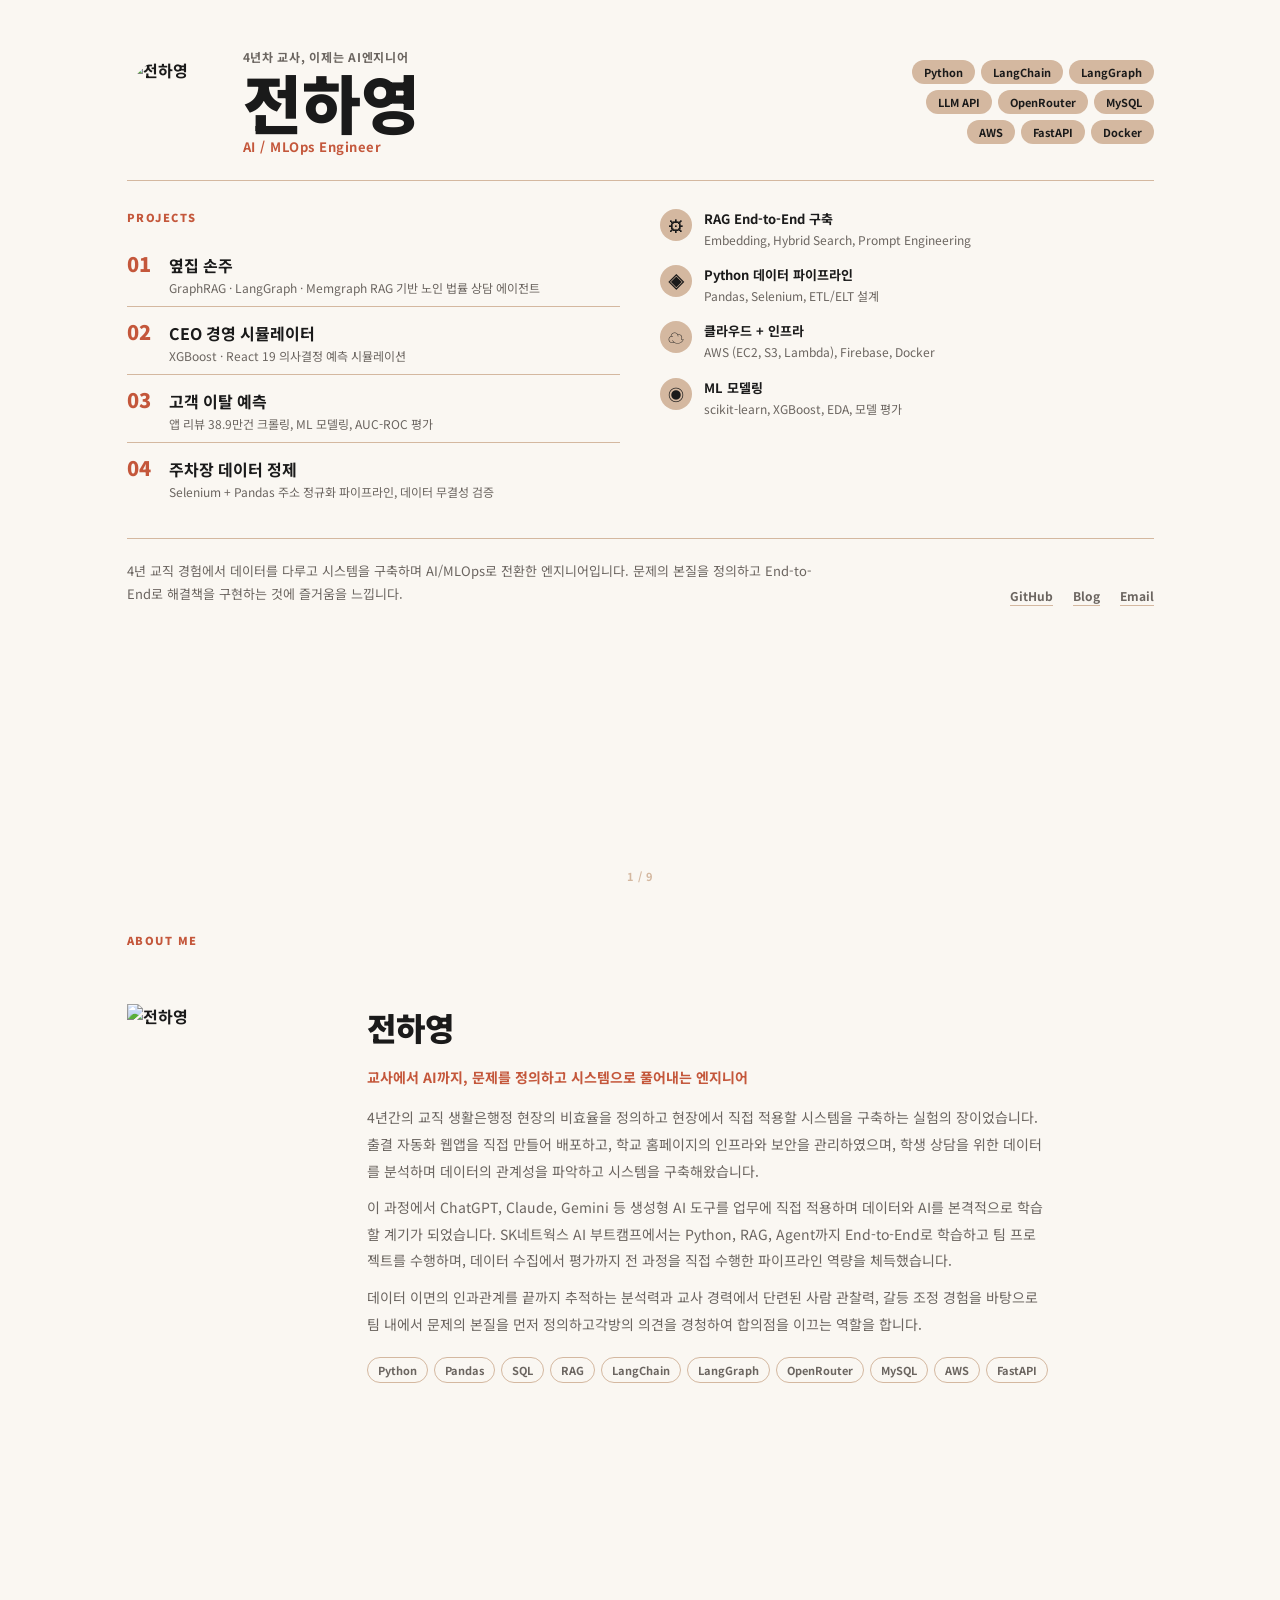
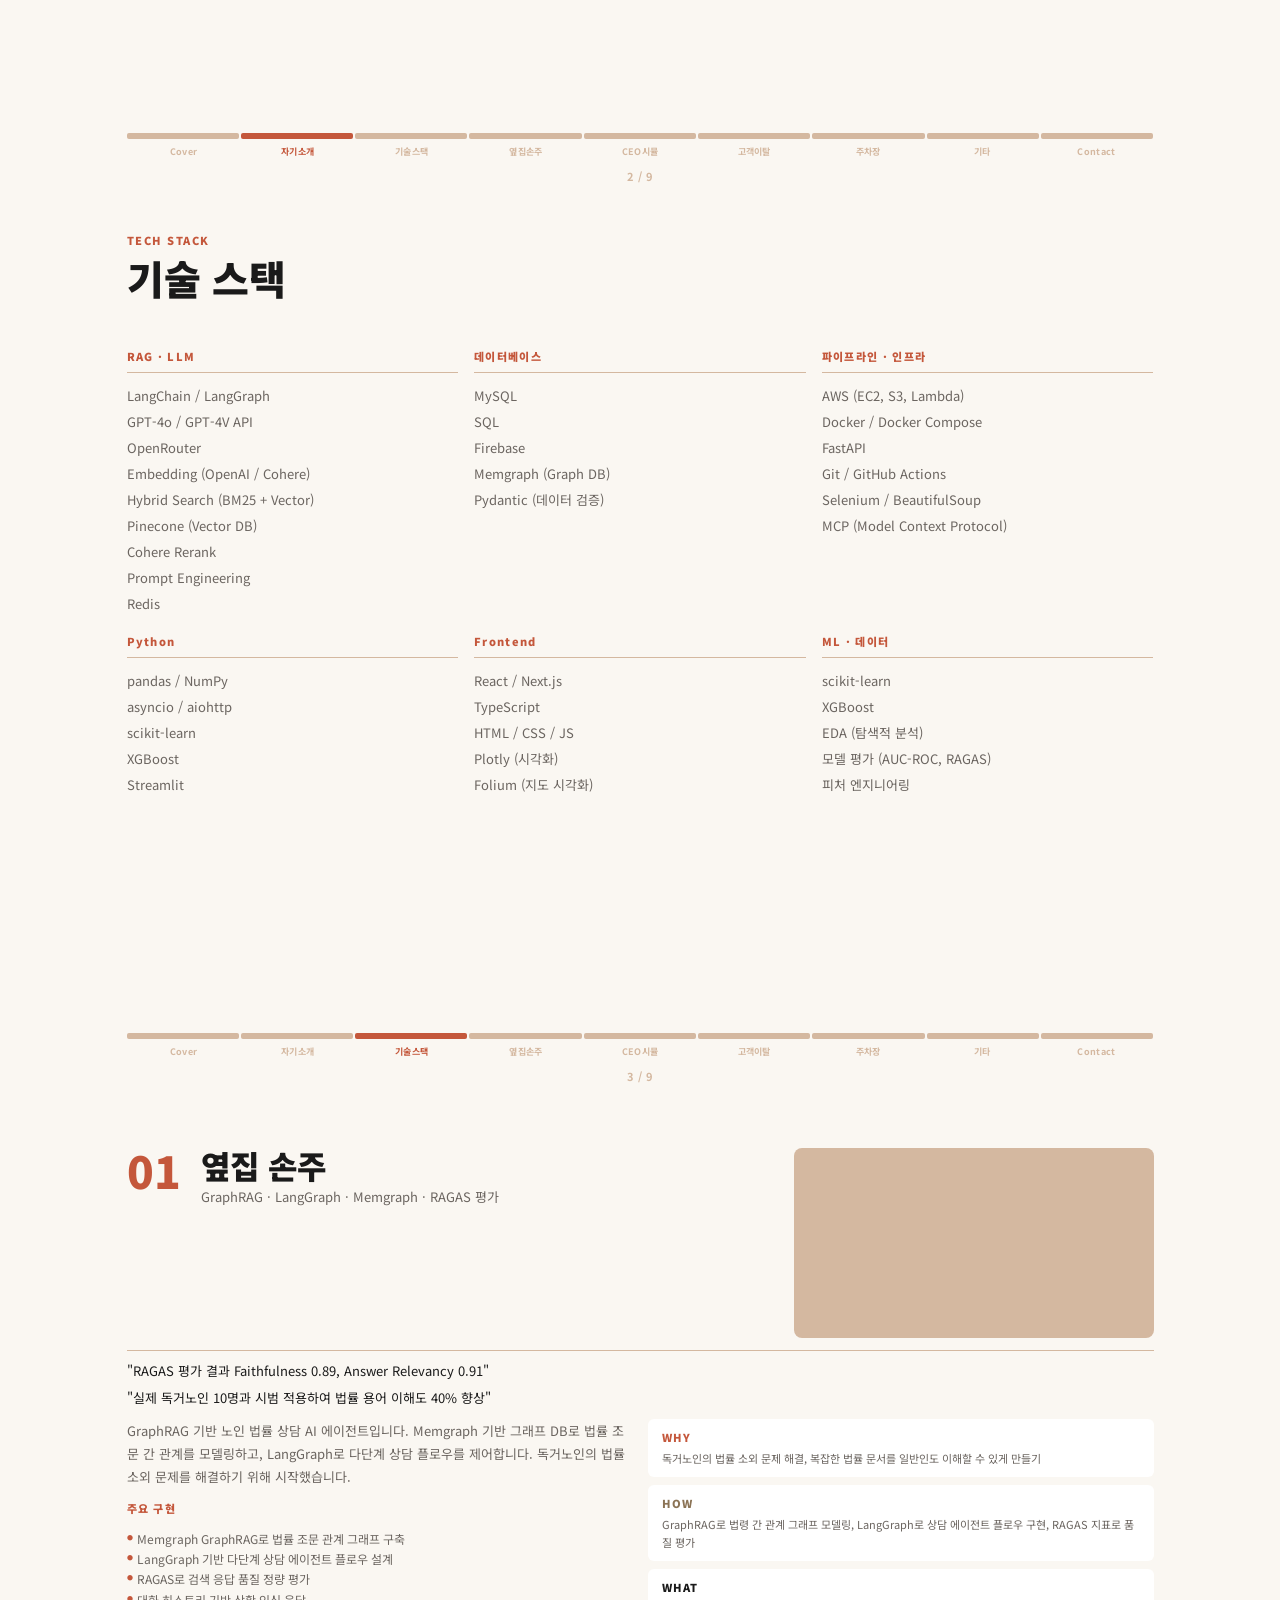
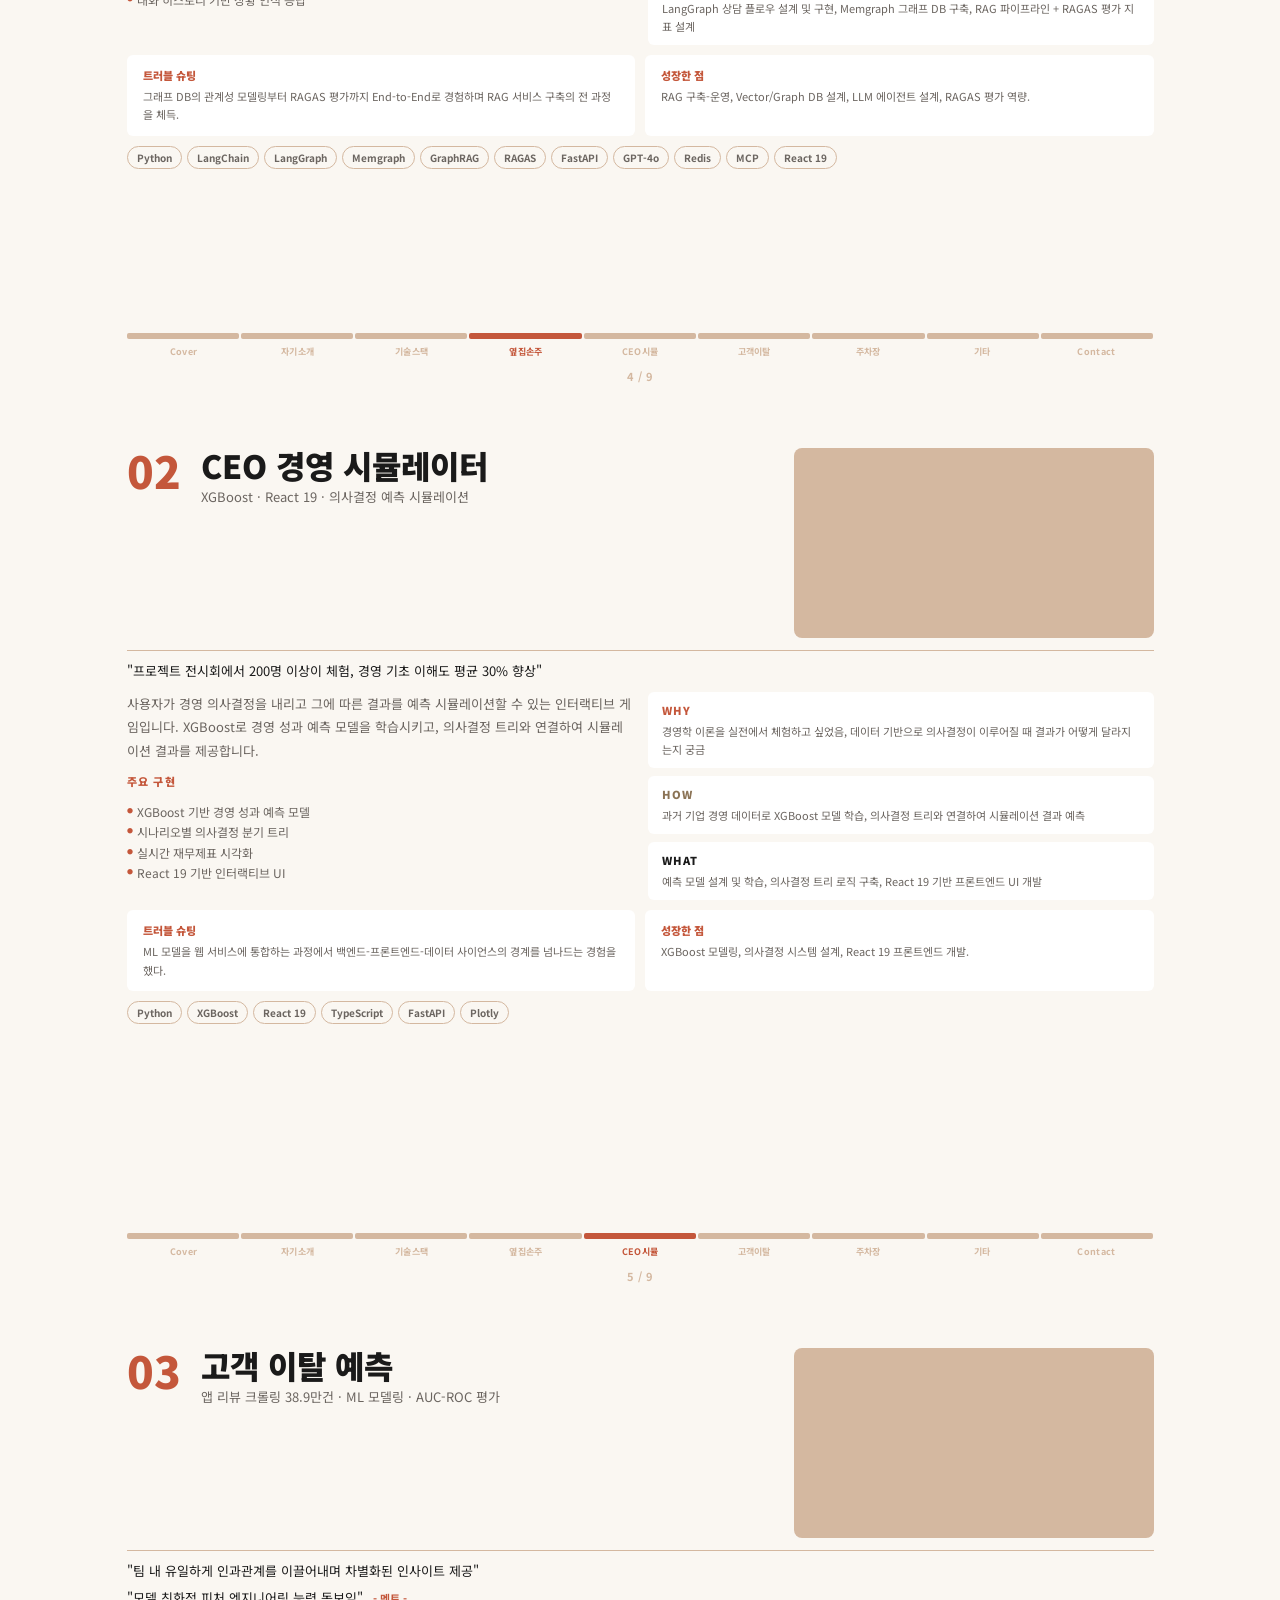
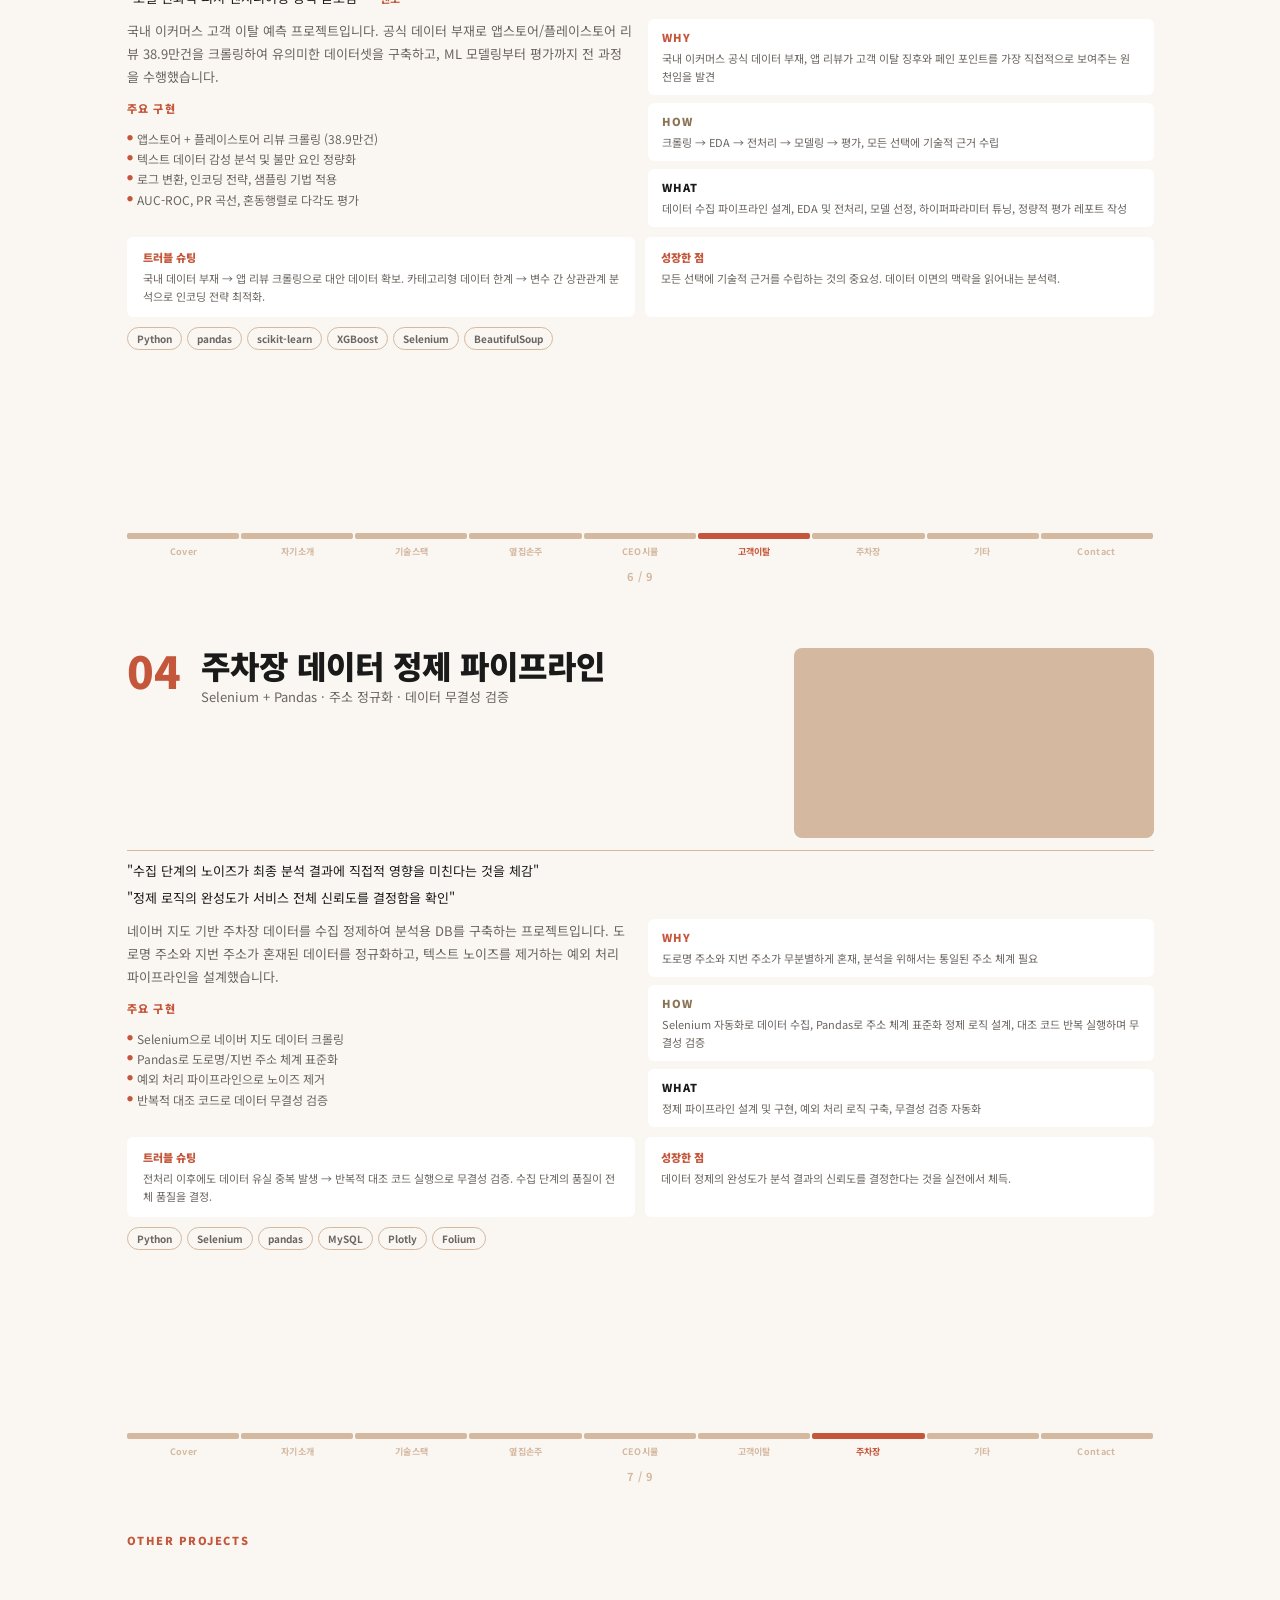
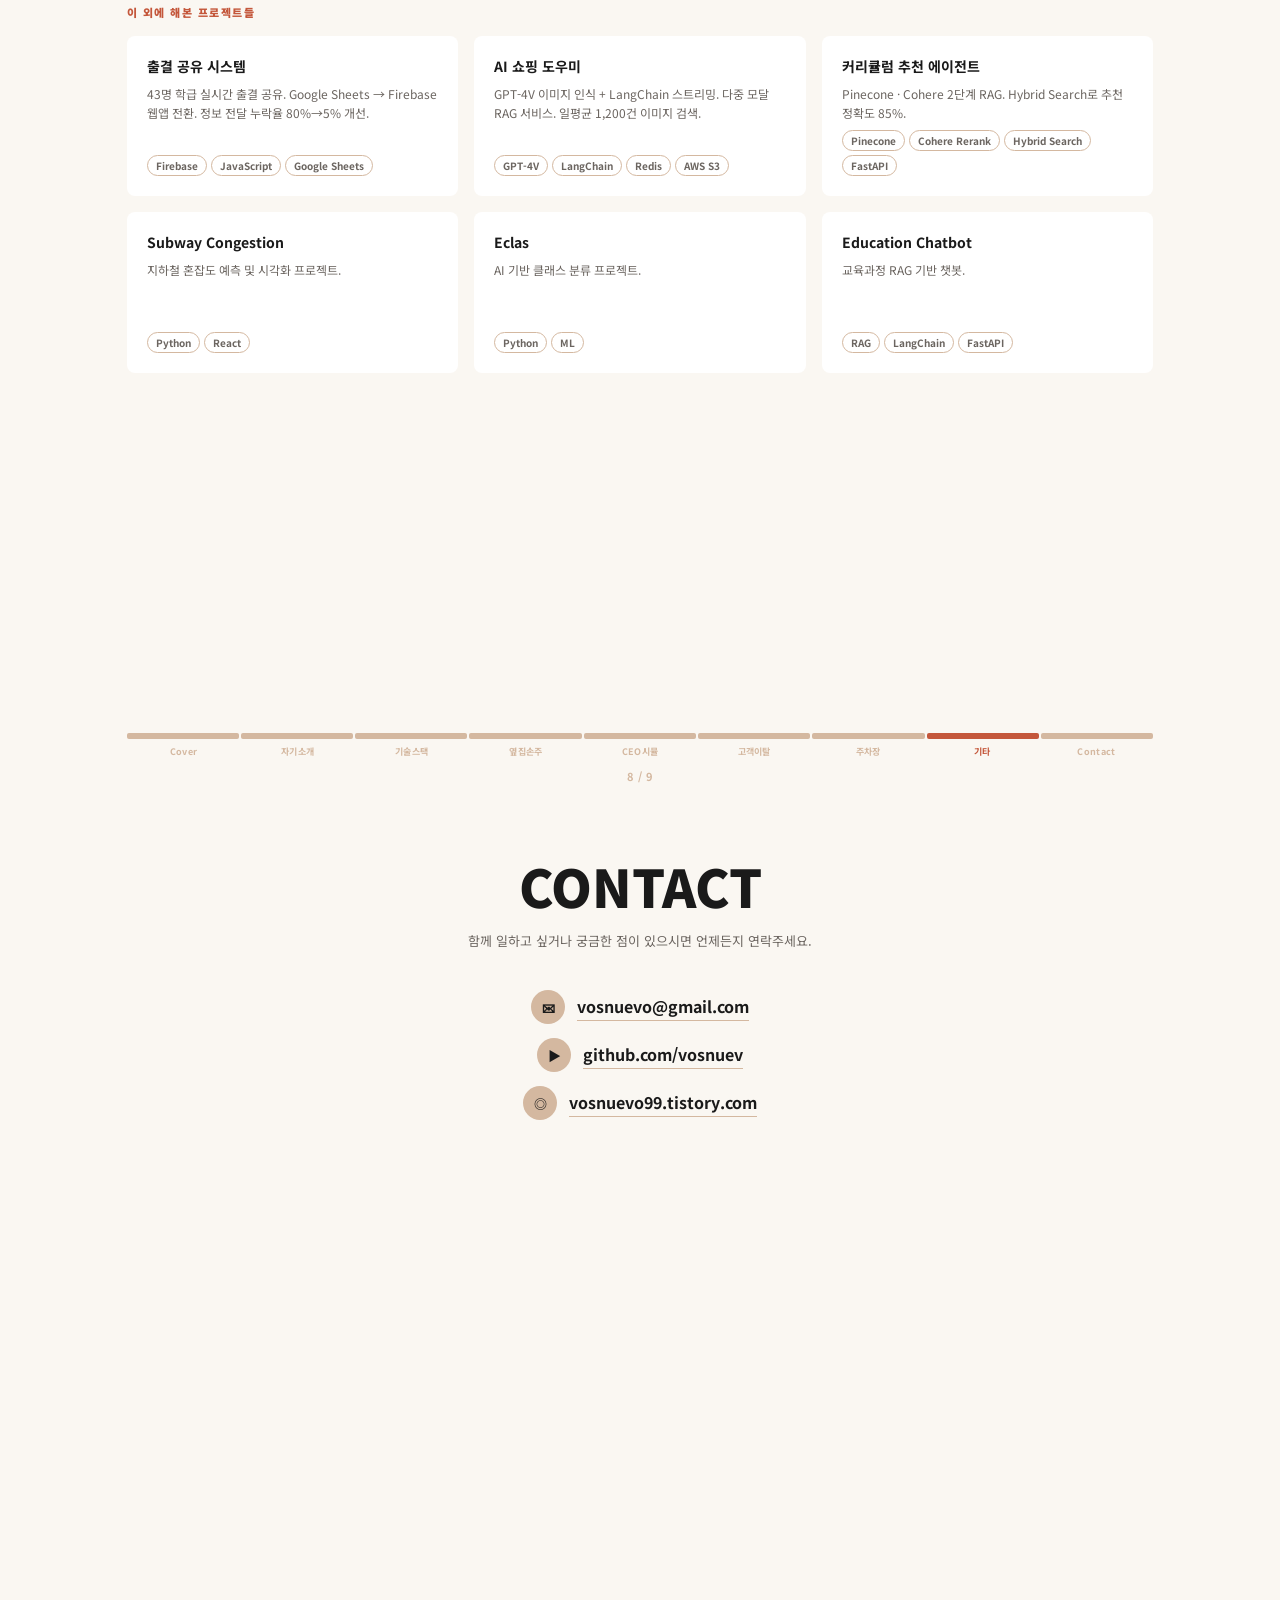
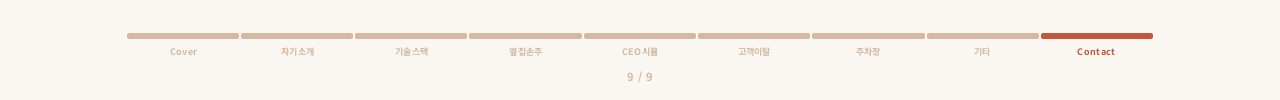
==== portfolio_V3/index.html @ 9caf9762 "Add cover eyebrow, rewrite About with resume narrative (교사→AI 전환 스토리), fix Chinese chars" ====
<!DOCTYPE html>
<html lang="ko">
<head>
<meta charset="utf-8">
<meta name="viewport" content="width=device-width, initial-scale=1">
<title>전하영 포트폴리오 — AI/MLOps Engineer</title>
<link rel="preconnect" href="https://fonts.googleapis.com">
<link href="https://fonts.googleapis.com/css2?family=Noto+Sans+KR:wght@400;500;700;900&display=swap" rel="stylesheet">
<style>
  *, *::before, *::after { box-sizing: border-box; margin: 0; padding: 0; }

  :root {
    --bg:      #FAF7F2;
    --text:    #1A1A1A;
    --accent:  #C4573B;
    --sand:    #D4B8A0;
    --muted:   #6B6560;
    --white:   #FFFFFF;
    --page-w:  1123px;
    --page-h:  794px;
    --pad:     48px;
  }

  html, body {
    font-family: 'Noto Sans KR', sans-serif;
    background: #2a2a2a;
    color: var(--text);
    -webkit-font-smoothing: antialiased;
    font-weight: 700;
  }

  body {
    display: flex;
    flex-direction: column;
    align-items: center;
    padding: 40px 0;
    gap: 2px;
  }

  .page {
    width: var(--page-w);
    height: var(--page-h);
    background: var(--bg);
    overflow: hidden;
    position: relative;
    flex-shrink: 0;
  }

  /* ===== TIMELINE ===== */
  .timeline {
    position: absolute;
    bottom: 42px;
    left: var(--pad);
    right: var(--pad);
    display: flex;
    flex-direction: column;
    gap: 6px;
  }

  .timeline-bar {
    display: flex;
    width: 100%;
    height: 6px;
    gap: 2px;
  }

  .timeline-seg {
    flex: 1;
    height: 100%;
    background: var(--sand);
    border-radius: 2px;
  }

  .timeline-seg.active { background: var(--accent); }

  .timeline-labels {
    display: flex;
    width: 100%;
  }

  .timeline-label-item {
    flex: 1;
    text-align: center;
    font-size: 9px;
    font-weight: 700;
    color: var(--sand);
    letter-spacing: 0.03em;
    white-space: nowrap;
  }

  .timeline-label-item.active { color: var(--accent); }

  .page-num {
    position: absolute;
    bottom: 16px;
    left: 50%;
    transform: translateX(-50%);
    font-size: 11px;
    font-weight: 700;
    color: var(--sand);
    letter-spacing: 0.06em;
  }

  /* ===== COVER ===== */
  .cover {
    padding: var(--pad);
    padding-bottom: 56px;
    display: grid;
    grid-template-rows: auto 1fr auto;
  }

  .cover-top {
    display: flex;
    align-items: center;
    gap: 28px;
    padding-bottom: 24px;
    border-bottom: 1.5px solid var(--sand);
  }

  .cover-photo {
    width: 88px;
    height: 88px;
    border-radius: 50%;
    object-fit: cover;
    flex-shrink: 0;
  }

  .cover-identity {
    flex: 1;
    display: flex;
    flex-direction: column;
    gap: 4px;
  }

  .cover-eyebrow {
    font-size: 12px;
    font-weight: 700;
    color: var(--muted);
    letter-spacing: 0.06em;
  }

  .cover-name {
    font-size: 64px;
    font-weight: 900;
    line-height: 1;
    color: var(--text);
  }

  .cover-title {
    font-size: 13px;
    font-weight: 700;
    color: var(--accent);
    letter-spacing: 0.04em;
  }

  .cover-skills {
    display: flex;
    flex-direction: column;
    gap: 6px;
    align-items: flex-end;
  }

  .skill-row {
    display: flex;
    gap: 6px;
    flex-wrap: wrap;
    justify-content: flex-end;
  }

  .skill-tag {
    font-size: 11px;
    font-weight: 700;
    padding: 4px 12px;
    background: var(--sand);
    color: var(--text);
    border-radius: 999px;
  }

  .cover-middle {
    display: grid;
    grid-template-columns: 1fr 1fr;
    gap: 40px;
    padding: 28px 0;
  }

  .cover-projects {
    display: flex;
    flex-direction: column;
  }

  .cover-projects-title {
    font-size: 11px;
    font-weight: 900;
    letter-spacing: 0.14em;
    color: var(--accent);
    margin-bottom: 14px;
  }

  .cover-project-item {
    display: flex;
    align-items: baseline;
    gap: 14px;
    padding: 10px 0;
    border-bottom: 1px solid var(--sand);
  }

  .cover-project-item:last-child { border-bottom: none; }

  .cover-project-num {
    font-size: 20px;
    font-weight: 900;
    color: var(--accent);
    width: 28px;
    flex-shrink: 0;
  }

  .cover-project-name {
    font-size: 16px;
    font-weight: 700;
    color: var(--text);
  }

  .cover-project-desc {
    font-size: 12px;
    font-weight: 400;
    color: var(--muted);
    margin-top: 2px;
  }

  .cover-right {
    display: flex;
    flex-direction: column;
    gap: 16px;
  }

  .cover-exp-item {
    display: flex;
    gap: 12px;
    align-items: flex-start;
  }

  .cover-exp-icon {
    width: 32px;
    height: 32px;
    background: var(--sand);
    border-radius: 50%;
    display: flex;
    align-items: center;
    justify-content: center;
    font-size: 16px;
    line-height: 1;
    flex-shrink: 0;
  }

  .cover-exp-label {
    font-size: 13px;
    font-weight: 700;
    color: var(--text);
    margin-bottom: 2px;
  }

  .cover-exp-text {
    font-size: 12px;
    font-weight: 400;
    line-height: 1.6;
    color: var(--muted);
  }

  .cover-bottom {
    padding-top: 20px;
    border-top: 1.5px solid var(--sand);
    display: flex;
    justify-content: space-between;
    align-items: flex-end;
  }

  .cover-intro {
    font-size: 13px;
    font-weight: 400;
    line-height: 1.8;
    color: var(--muted);
    max-width: 700px;
  }

  .cover-links { display: flex; gap: 20px; }

  .cover-link {
    font-size: 12px;
    font-weight: 700;
    color: var(--muted);
    text-decoration: none;
    border-bottom: 1px solid var(--sand);
    padding-bottom: 1px;
  }

  /* ===== SECTION HEADER ===== */
  .section-header { padding: 32px var(--pad) 0; }

  .section-label {
    font-size: 11px;
    font-weight: 900;
    letter-spacing: 0.14em;
    color: var(--accent);
    margin-bottom: 8px;
  }

  .section-title {
    font-size: 40px;
    font-weight: 900;
    color: var(--text);
    line-height: 1.1;
  }

  /* ===== ABOUT ===== */
  .about {
    padding: var(--pad);
    padding-bottom: 100px;
    display: grid;
    grid-template-columns: 200px 1fr;
    gap: 40px;
    align-items: start;
  }

  .about-photo-wrap {
    width: 200px;
    height: 200px;
    overflow: hidden;
  }

  .about-photo {
    width: 200px;
    height: 200px;
    object-fit: cover;
    display: block;
  }

  .about-name {
    font-size: 32px;
    font-weight: 900;
    color: var(--text);
    margin-bottom: 16px;
  }

  .about-focus {
    font-size: 14px;
    font-weight: 700;
    color: var(--accent);
    margin-bottom: 16px;
    line-height: 1.6;
  }

  .about-text {
    font-size: 14px;
    font-weight: 400;
    line-height: 1.9;
    color: var(--muted);
    max-width: 680px;
  }

  .about-text p + p { margin-top: 10px; }

  .about-tags {
    display: flex;
    flex-wrap: wrap;
    gap: 6px;
    margin-top: 20px;
  }

  .about-tag {
    font-size: 11px;
    font-weight: 700;
    padding: 4px 10px;
    border: 1px solid var(--sand);
    color: var(--muted);
    border-radius: 999px;
  }

  /* ===== TECH STACK ===== */
  .tech-section { padding: var(--pad); padding-bottom: 100px; }

  .tech-grid {
    display: grid;
    grid-template-columns: 1fr 1fr 1fr;
    gap: 16px;
  }

  .tech-category-title {
    font-size: 11px;
    font-weight: 900;
    letter-spacing: 0.12em;
    color: var(--accent);
    margin-bottom: 10px;
    padding-bottom: 8px;
    border-bottom: 1.5px solid var(--sand);
  }

  .tech-item {
    font-size: 13px;
    font-weight: 400;
    line-height: 2;
    color: var(--muted);
  }

  /* ===== PROJECT ===== */
  .project {
    padding: var(--pad);
    padding-bottom: 100px;
    display: flex;
    flex-direction: column;
    gap: 0;
  }

  .project-header {
    display: flex;
    align-items: flex-start;
    gap: 20px;
    padding-bottom: 12px;
    border-bottom: 1.5px solid var(--sand);
    margin-bottom: 10px;
  }

  .project-num {
    font-size: 44px;
    font-weight: 900;
    color: var(--accent);
    line-height: 1;
  }

  .project-title-group { flex: 1; }

  .project-title {
    font-size: 32px;
    font-weight: 900;
    color: var(--text);
    line-height: 1.1;
  }

  .project-subtitle {
    font-size: 13px;
    font-weight: 400;
    color: var(--muted);
    margin-top: 4px;
  }

  /* RESULT / EVALUATION — below title */
  .project-result-bar {
    display: flex;
    flex-direction: column;
    gap: 6px;
    margin-bottom: 10px;
  }

  .project-result-item {
    display: flex;
    gap: 10px;
    align-items: baseline;
  }

  .project-result-quote {
    font-size: 13px;
    font-weight: 400;
    font-style: normal;
    color: var(--text);
    line-height: 1.6;
  }

  .project-result-quote::before { content: '"'; }
  .project-result-quote::after { content: '"'; }

  .project-result-source {
    font-size: 11px;
    font-weight: 700;
    color: var(--accent);
    white-space: nowrap;
    flex-shrink: 0;
  }

  /* ===== PROJECT BODY (2-column) ===== */
  .project-body {
    display: grid;
    grid-template-columns: 1fr 1fr;
    gap: 16px;
    margin-bottom: 10px;
  }

  .project-overview {
    font-size: 13px;
    font-weight: 400;
    line-height: 1.8;
    color: var(--muted);
  }

  .project-features { margin-top: 10px; }

  .project-features-title {
    font-size: 11px;
    font-weight: 900;
    letter-spacing: 0.12em;
    color: var(--accent);
    margin-bottom: 6px;
  }

  .project-features li {
    font-size: 12px;
    font-weight: 400;
    line-height: 1.7;
    color: var(--muted);
    list-style: none;
    padding-left: 10px;
    position: relative;
  }

  .project-features li::before {
    content: '●';
    position: absolute;
    left: 0;
    color: var(--accent);
    font-size: 6px;
    top: 4px;
  }

  .project-whs {
    display: flex;
    flex-direction: column;
    gap: 8px;
  }

  .project-wh {
    background: var(--white);
    border-radius: 6px;
    padding: 10px 14px;
  }

  .project-wh-label {
    font-size: 11px;
    font-weight: 900;
    letter-spacing: 0.08em;
    margin-bottom: 4px;
  }

  .project-wh-label.why { color: var(--accent); }
  .project-wh-label.how { color: #8B7355; }
  .project-wh-label.what { color: var(--text); }

  .project-wh-text {
    font-size: 11px;
    font-weight: 400;
    line-height: 1.65;
    color: var(--muted);
  }

  .project-bottom {
    display: grid;
    grid-template-columns: 1fr 1fr;
    gap: 10px;
    margin-bottom: 10px;
  }

  .highlight-card {
    background: var(--white);
    border-radius: 6px;
    padding: 12px 16px;
  }

  .highlight-label {
    font-size: 11px;
    font-weight: 900;
    color: var(--accent);
    margin-bottom: 4px;
  }

  .highlight-text {
    font-size: 11px;
    font-weight: 400;
    line-height: 1.65;
    color: var(--muted);
  }

  .project-thumb {
    width: 360px;
    height: 190px;
    border-radius: 8px;
    overflow: hidden;
    flex-shrink: 0;
    background: var(--sand);
  }

  .project-thumb img { width: 100%; height: 100%; object-fit: cover; }

  .project-tech {
    display: flex;
    flex-wrap: wrap;
    gap: 5px;
  }

  .tech-tag {
    font-size: 10px;
    font-weight: 700;
    padding: 3px 9px;
    border: 1px solid var(--sand);
    color: var(--muted);
    border-radius: 999px;
  }

  /* ===== OTHER PROJECTS ===== */
  .other-projects {
    padding: var(--pad);
    padding-bottom: 100px;
  }

  .other-projects-title {
    font-size: 11px;
    font-weight: 900;
    letter-spacing: 0.14em;
    color: var(--accent);
    margin-bottom: 16px;
  }

  .other-grid {
    display: grid;
    grid-template-columns: 1fr 1fr 1fr;
    grid-template-rows: 1fr 1fr;
    gap: 16px;
  }

  .other-card {
    background: var(--white);
    border-radius: 8px;
    padding: 20px;
    display: flex;
    flex-direction: column;
    gap: 8px;
  }

  .other-card-name {
    font-size: 14px;
    font-weight: 700;
    color: var(--text);
  }

  .other-card-desc {
    font-size: 12px;
    font-weight: 400;
    line-height: 1.6;
    color: var(--muted);
    flex: 1;
  }

  .other-card-tech {
    display: flex;
    flex-wrap: wrap;
    gap: 4px;
  }

  .other-tech-tag {
    font-size: 10px;
    font-weight: 700;
    padding: 2px 8px;
    border: 1px solid var(--sand);
    color: var(--muted);
    border-radius: 999px;
  }

  /* ===== CONTACT ===== */
  .contact {
    padding: var(--pad);
    padding-bottom: 100px;
    display: flex;
    flex-direction: column;
    align-items: center;
    justify-content: center;
    height: 100%;
    text-align: center;
  }

  .contact-title {
    font-size: 52px;
    font-weight: 900;
    color: var(--text);
    margin-bottom: 8px;
  }

  .contact-sub {
    font-size: 13px;
    font-weight: 400;
    color: var(--muted);
    margin-bottom: 40px;
  }

  .contact-items {
    display: flex;
    flex-direction: column;
    gap: 14px;
    align-items: center;
  }

  .contact-item {
    display: flex;
    align-items: center;
    gap: 12px;
    font-size: 16px;
    font-weight: 700;
    color: var(--text);
  }

  .contact-item-icon {
    width: 34px;
    height: 34px;
    background: var(--sand);
    border-radius: 50%;
    display: flex;
    align-items: center;
    justify-content: center;
    font-size: 13px;
  }

  .contact-item-link {
    color: var(--text);
    text-decoration: none;
    border-bottom: 1px solid var(--sand);
    padding-bottom: 2px;
  }

  /* ===== WEB VIEW ===== */
  @media screen {
    body { display: block; padding: 0; background: var(--bg); }
    .page { margin: 0 auto; min-height: 100vh; height: auto; aspect-ratio: auto; }
  }

  @media print {
    body { background: none; padding: 0; gap: 0; }
    .page { page-break-after: always; width: 100%; height: auto; aspect-ratio: 1123 / 794; }
    .page:last-child { page-break-after: auto; }
    .timeline { display: none; }
    .page-num { display: none; }
  }
</style>
</head>
<body>

<!-- ============================================================ -->
<!-- 1. COVER -->
<!-- ============================================================ -->
<div class="page">
  <div class="cover">
    <div class="cover-top">
      <img
        src="file:///Users/vosnuevo/Library/Mobile%20Documents/com~apple~CloudDocs/%EA%B0%9C%EC%9D%B8%20%EC%98%81%EC%88%98%EC%A6%9D%20%EB%B0%8F%20%EC%A6%9D%EB%B9%99%EC%9E%90%EB%A3%8C/26%EC%A6%9D%EB%AA%85.jpeg"
        alt="전하영"
        class="cover-photo"
      >
      <div class="cover-identity">
        <div class="cover-eyebrow">4년차 교사, 이제는 AI엔지니어</div>
        <div class="cover-name">전하영</div>
        <div class="cover-title">AI / MLOps Engineer</div>
      </div>
      <div class="cover-skills">
        <div class="skill-row">
          <span class="skill-tag">Python</span>
          <span class="skill-tag">LangChain</span>
          <span class="skill-tag">LangGraph</span>
        </div>
        <div class="skill-row">
          <span class="skill-tag">LLM API</span>
          <span class="skill-tag">OpenRouter</span>
          <span class="skill-tag">MySQL</span>
        </div>
        <div class="skill-row">
          <span class="skill-tag">AWS</span>
          <span class="skill-tag">FastAPI</span>
          <span class="skill-tag">Docker</span>
        </div>
      </div>
    </div>

    <div class="cover-middle">
      <div class="cover-projects">
        <div class="cover-projects-title">PROJECTS</div>

        <div class="cover-project-item">
          <div class="cover-project-num">01</div>
          <div class="cover-project-info">
            <div class="cover-project-name">옆집 손주</div>
            <div class="cover-project-desc">GraphRAG · LangGraph · Memgraph RAG 기반 노인 법률 상담 에이전트</div>
          </div>
        </div>

        <div class="cover-project-item">
          <div class="cover-project-num">02</div>
          <div class="cover-project-info">
            <div class="cover-project-name">CEO 경영 시뮬레이터</div>
            <div class="cover-project-desc">XGBoost · React 19 의사결정 예측 시뮬레이션</div>
          </div>
        </div>

        <div class="cover-project-item">
          <div class="cover-project-num">03</div>
          <div class="cover-project-info">
            <div class="cover-project-name">고객 이탈 예측</div>
            <div class="cover-project-desc">앱 리뷰 38.9만건 크롤링, ML 모델링, AUC-ROC 평가</div>
          </div>
        </div>

        <div class="cover-project-item">
          <div class="cover-project-num">04</div>
          <div class="cover-project-info">
            <div class="cover-project-name">주차장 데이터 정제</div>
            <div class="cover-project-desc">Selenium + Pandas 주소 정규화 파이프라인, 데이터 무결성 검증</div>
          </div>
        </div>
      </div>

      <div class="cover-right">
        <div class="cover-exp-item">
          <div class="cover-exp-icon">⚙</div>
          <div>
            <div class="cover-exp-label">RAG End-to-End 구축</div>
            <div class="cover-exp-text">Embedding, Hybrid Search, Prompt Engineering</div>
          </div>
        </div>
        <div class="cover-exp-item">
          <div class="cover-exp-icon">◈</div>
          <div>
            <div class="cover-exp-label">Python 데이터 파이프라인</div>
            <div class="cover-exp-text">Pandas, Selenium, ETL/ELT 설계</div>
          </div>
        </div>
        <div class="cover-exp-item">
          <div class="cover-exp-icon">☁</div>
          <div>
            <div class="cover-exp-label">클라우드 + 인프라</div>
            <div class="cover-exp-text">AWS (EC2, S3, Lambda), Firebase, Docker</div>
          </div>
        </div>
        <div class="cover-exp-item">
          <div class="cover-exp-icon">◉</div>
          <div>
            <div class="cover-exp-label">ML 모델링</div>
            <div class="cover-exp-text">scikit-learn, XGBoost, EDA, 모델 평가</div>
          </div>
        </div>
      </div>
    </div>

    <div class="cover-bottom">
      <p class="cover-intro">
        4년 교직 경험에서 데이터를 다루고 시스템을 구축하며 AI/MLOps로 전환한 엔지니어입니다. 문제의 본질을 정의하고 End-to-End로 해결책을 구현하는 것에 즐거움을 느낍니다.
      </p>
      <div class="cover-links">
        <a href="https://github.com/vosnuev" class="cover-link">GitHub</a>
        <a href="https://vosnuevo99.tistory.com/" class="cover-link">Blog</a>
        <a href="mailto:vosnuevo@gmail.com" class="cover-link">Email</a>
      </div>
    </div>
  </div>
  <div class="page-num">1 / 9</div>
</div>

<!-- ============================================================ -->
<!-- 2. ABOUT -->
<!-- ============================================================ -->
<div class="page">
  <div class="section-header">
    <div class="section-label">ABOUT ME</div>
  </div>
  <div class="about">
    <div class="about-photo-wrap">
      <img
        src="file:///Users/vosnuevo/Library/Mobile%20Documents/com~apple~CloudDocs/%EA%B0%9C%EC%9D%B8%20%EC%98%81%EC%88%98%EC%A6%9D%20%EB%B0%8F%20%EC%A6%9D%EB%B9%99%EC%9E%90%EB%A3%8C/26%EC%A6%9D%EB%AA%85.jpeg"
        alt="전하영"
        class="about-photo"
      >
    </div>
    <div>
      <div class="about-name">전하영</div>
      <div class="about-focus">
        교사에서 AI까지, 문제를 정의하고 시스템으로 풀어내는 엔지니어
      </div>
      <div class="about-text">
        <p>4년간의 교직 생활은행정 현장의 비효율을 정의하고 현장에서 직접 적용할 시스템을 구축하는 실험의 장이었습니다. 출결 자동화 웹앱을 직접 만들어 배포하고, 학교 홈페이지의 인프라와 보안을 관리하였으며, 학생 상담을 위한 데이터를 분석하며 데이터의 관계성을 파악하고 시스템을 구축해왔습니다.</p>
        <p>이 과정에서 ChatGPT, Claude, Gemini 등 생성형 AI 도구를 업무에 직접 적용하며 데이터와 AI를 본격적으로 학습할 계기가 되었습니다. SK네트웍스 AI 부트캠프에서는 Python, RAG, Agent까지 End-to-End로 학습하고 팀 프로젝트를 수행하며, 데이터 수집에서 평가까지 전 과정을 직접 수행한 파이프라인 역량을 체득했습니다.</p>
        <p>데이터 이면의 인과관계를 끝까지 추적하는 분석력과 교사 경력에서 단련된 사람 관찰력, 갈등 조정 경험을 바탕으로 팀 내에서 문제의 본질을 먼저 정의하고각방의 의견을 경청하여 합의점을 이끄는 역할을 합니다.</p>
      </div>
      <div class="about-tags">
        <span class="about-tag">Python</span>
        <span class="about-tag">Pandas</span>
        <span class="about-tag">SQL</span>
        <span class="about-tag">RAG</span>
        <span class="about-tag">LangChain</span>
        <span class="about-tag">LangGraph</span>
        <span class="about-tag">OpenRouter</span>
        <span class="about-tag">MySQL</span>
        <span class="about-tag">AWS</span>
        <span class="about-tag">FastAPI</span>
      </div>
    </div>
  </div>

  <!-- Timeline -->
  <div class="timeline">
    <div class="timeline-bar">
      <div class="timeline-seg"></div>
      <div class="timeline-seg active"></div>
      <div class="timeline-seg"></div>
      <div class="timeline-seg"></div>
      <div class="timeline-seg"></div>
      <div class="timeline-seg"></div>
      <div class="timeline-seg"></div>
      <div class="timeline-seg"></div>
      <div class="timeline-seg"></div>
    </div>
    <div class="timeline-labels">
      <div class="timeline-label-item">Cover</div>
      <div class="timeline-label-item active">자기소개</div>
      <div class="timeline-label-item">기술스택</div>
      <div class="timeline-label-item">옆집손주</div>
      <div class="timeline-label-item">CEO시뮬</div>
      <div class="timeline-label-item">고객이탈</div>
      <div class="timeline-label-item">주차장</div>
      <div class="timeline-label-item">기타</div>
      <div class="timeline-label-item">Contact</div>
    </div>
  </div>
  <div class="page-num">2 / 9</div>
</div>

<!-- ============================================================ -->
<!-- 3. TECH STACK -->
<!-- ============================================================ -->
<div class="page">
  <div class="section-header">
    <div class="section-label">TECH STACK</div>
    <div class="section-title">기술 스택</div>
  </div>
  <div class="tech-section">
    <div class="tech-grid">

      <div>
        <div class="tech-category-title">RAG · LLM</div>
        <div class="tech-item">LangChain / LangGraph</div>
        <div class="tech-item">GPT-4o / GPT-4V API</div>
        <div class="tech-item">OpenRouter</div>
        <div class="tech-item">Embedding (OpenAI / Cohere)</div>
        <div class="tech-item">Hybrid Search (BM25 + Vector)</div>
        <div class="tech-item">Pinecone (Vector DB)</div>
        <div class="tech-item">Cohere Rerank</div>
        <div class="tech-item">Prompt Engineering</div>
        <div class="tech-item">Redis</div>
      </div>

      <div>
        <div class="tech-category-title">데이터베이스</div>
        <div class="tech-item">MySQL</div>
        <div class="tech-item">SQL</div>
        <div class="tech-item">Firebase</div>
        <div class="tech-item">Memgraph (Graph DB)</div>
        <div class="tech-item">Pydantic (데이터 검증)</div>
      </div>

      <div>
        <div class="tech-category-title">파이프라인 · 인프라</div>
        <div class="tech-item">AWS (EC2, S3, Lambda)</div>
        <div class="tech-item">Docker / Docker Compose</div>
        <div class="tech-item">FastAPI</div>
        <div class="tech-item">Git / GitHub Actions</div>
        <div class="tech-item">Selenium / BeautifulSoup</div>
        <div class="tech-item">MCP (Model Context Protocol)</div>
      </div>

      <div>
        <div class="tech-category-title">Python</div>
        <div class="tech-item">pandas / NumPy</div>
        <div class="tech-item">asyncio / aiohttp</div>
        <div class="tech-item">scikit-learn</div>
        <div class="tech-item">XGBoost</div>
        <div class="tech-item">Streamlit</div>
      </div>

      <div>
        <div class="tech-category-title">Frontend</div>
        <div class="tech-item">React / Next.js</div>
        <div class="tech-item">TypeScript</div>
        <div class="tech-item">HTML / CSS / JS</div>
        <div class="tech-item">Plotly (시각화)</div>
        <div class="tech-item">Folium (지도 시각화)</div>
      </div>

      <div>
        <div class="tech-category-title">ML · 데이터</div>
        <div class="tech-item">scikit-learn</div>
        <div class="tech-item">XGBoost</div>
        <div class="tech-item">EDA (탐색적 분석)</div>
        <div class="tech-item">모델 평가 (AUC-ROC, RAGAS)</div>
        <div class="tech-item">피처 엔지니어링</div>
      </div>

    </div>
  </div>

  <!-- Timeline -->
  <div class="timeline">
    <div class="timeline-bar">
      <div class="timeline-seg"></div>
      <div class="timeline-seg"></div>
      <div class="timeline-seg active"></div>
      <div class="timeline-seg"></div>
      <div class="timeline-seg"></div>
      <div class="timeline-seg"></div>
      <div class="timeline-seg"></div>
      <div class="timeline-seg"></div>
      <div class="timeline-seg"></div>
    </div>
    <div class="timeline-labels">
      <div class="timeline-label-item">Cover</div>
      <div class="timeline-label-item">자기소개</div>
      <div class="timeline-label-item active">기술스택</div>
      <div class="timeline-label-item">옆집손주</div>
      <div class="timeline-label-item">CEO시뮬</div>
      <div class="timeline-label-item">고객이탈</div>
      <div class="timeline-label-item">주차장</div>
      <div class="timeline-label-item">기타</div>
      <div class="timeline-label-item">Contact</div>
    </div>
  </div>
  <div class="page-num">3 / 9</div>
</div>

<!-- ============================================================ -->
<!-- 4. PROJECT 01 — 옆집 손주 -->
<!-- ============================================================ -->
<div class="page">
  <div class="project">
    <div class="project-header">
      <div class="project-num">01</div>
      <div class="project-title-group">
        <div class="project-title">옆집 손주</div>
        <div class="project-subtitle">GraphRAG · LangGraph · Memgraph · RAGAS 평가</div>
      </div>
      <div class="project-thumb">
        <!-- screenshot01.png -->
      </div>
    </div>

    <div class="project-result-bar">
      <div class="project-result-item">
        <span class="project-result-quote">RAGAS 평가 결과 Faithfulness 0.89, Answer Relevancy 0.91</span>
      </div>
      <div class="project-result-item">
        <span class="project-result-quote">실제 독거노인 10명과 시범 적용하여 법률 용어 이해도 40% 향상</span>
      </div>
    </div>

    <div class="project-body">
      <div class="project-overview">
        GraphRAG 기반 노인 법률 상담 AI 에이전트입니다. Memgraph 기반 그래프 DB로 법률 조문 간 관계를 모델링하고, LangGraph로 다단계 상담 플로우를 제어합니다. 독거노인의 법률 소외 문제를 해결하기 위해 시작했습니다.
        <div class="project-features">
          <div class="project-features-title">주요 구현</div>
          <ul class="project-features">
            <li>Memgraph GraphRAG로 법률 조문 관계 그래프 구축</li>
            <li>LangGraph 기반 다단계 상담 에이전트 플로우 설계</li>
            <li>RAGAS로 검색 응답 품질 정량 평가</li>
            <li>대화 히스토리 기반 상황 인식 응답</li>
          </ul>
        </div>
      </div>
      <div class="project-whs">
        <div class="project-wh">
          <div class="project-wh-label why">WHY</div>
          <div class="project-wh-text">독거노인의 법률 소외 문제 해결, 복잡한 법률 문서를 일반인도 이해할 수 있게 만들기</div>
        </div>
        <div class="project-wh">
          <div class="project-wh-label how">HOW</div>
          <div class="project-wh-text">GraphRAG로 법령 간 관계 그래프 모델링, LangGraph로 상담 에이전트 플로우 구현, RAGAS 지표로 품질 평가</div>
        </div>
        <div class="project-wh">
          <div class="project-wh-label what">WHAT</div>
          <div class="project-wh-text">LangGraph 상담 플로우 설계 및 구현, Memgraph 그래프 DB 구축, RAG 파이프라인 + RAGAS 평가 지표 설계</div>
        </div>
      </div>
    </div>

    <div class="project-bottom">
      <div class="highlight-card">
        <div class="highlight-label">트러블 슈팅</div>
        <div class="highlight-text">그래프 DB의 관계성 모델링부터 RAGAS 평가까지 End-to-End로 경험하며 RAG 서비스 구축의 전 과정을 체득.</div>
      </div>
      <div class="highlight-card">
        <div class="highlight-label">성장한 점</div>
        <div class="highlight-text">RAG 구축-운영, Vector/Graph DB 설계, LLM 에이전트 설계, RAGAS 평가 역량.</div>
      </div>
    </div>

    <div class="project-tech">
      <span class="tech-tag">Python</span>
      <span class="tech-tag">LangChain</span>
      <span class="tech-tag">LangGraph</span>
      <span class="tech-tag">Memgraph</span>
      <span class="tech-tag">GraphRAG</span>
      <span class="tech-tag">RAGAS</span>
      <span class="tech-tag">FastAPI</span>
      <span class="tech-tag">GPT-4o</span>
      <span class="tech-tag">Redis</span>
      <span class="tech-tag">MCP</span>
      <span class="tech-tag">React 19</span>
    </div>
  </div>

  <!-- Timeline -->
  <div class="timeline">
    <div class="timeline-bar">
      <div class="timeline-seg"></div>
      <div class="timeline-seg"></div>
      <div class="timeline-seg"></div>
      <div class="timeline-seg active"></div>
      <div class="timeline-seg"></div>
      <div class="timeline-seg"></div>
      <div class="timeline-seg"></div>
      <div class="timeline-seg"></div>
      <div class="timeline-seg"></div>
    </div>
    <div class="timeline-labels">
      <div class="timeline-label-item">Cover</div>
      <div class="timeline-label-item">자기소개</div>
      <div class="timeline-label-item">기술스택</div>
      <div class="timeline-label-item active">옆집손주</div>
      <div class="timeline-label-item">CEO시뮬</div>
      <div class="timeline-label-item">고객이탈</div>
      <div class="timeline-label-item">주차장</div>
      <div class="timeline-label-item">기타</div>
      <div class="timeline-label-item">Contact</div>
    </div>
  </div>
  <div class="page-num">4 / 9</div>
</div>

<!-- ============================================================ -->
<!-- 5. PROJECT 02 — CEO 경영 시뮬레이터 -->
<!-- ============================================================ -->
<div class="page">
  <div class="project">
    <div class="project-header">
      <div class="project-num">02</div>
      <div class="project-title-group">
        <div class="project-title">CEO 경영 시뮬레이터</div>
        <div class="project-subtitle">XGBoost · React 19 · 의사결정 예측 시뮬레이션</div>
      </div>
      <div class="project-thumb">
        <!-- screenshot02.png -->
      </div>
    </div>

    <div class="project-result-bar">
      <div class="project-result-item">
        <span class="project-result-quote">프로젝트 전시회에서 200명 이상이 체험, 경영 기초 이해도 평균 30% 향상</span>
      </div>
    </div>

    <div class="project-body">
      <div class="project-overview">
        사용자가 경영 의사결정을 내리고 그에 따른 결과를 예측 시뮬레이션할 수 있는 인터랙티브 게임입니다. XGBoost로 경영 성과 예측 모델을 학습시키고, 의사결정 트리와 연결하여 시뮬레이션 결과를 제공합니다.
        <div class="project-features">
          <div class="project-features-title">주요 구현</div>
          <ul class="project-features">
            <li>XGBoost 기반 경영 성과 예측 모델</li>
            <li>시나리오별 의사결정 분기 트리</li>
            <li>실시간 재무제표 시각화</li>
            <li>React 19 기반 인터랙티브 UI</li>
          </ul>
        </div>
      </div>
      <div class="project-whs">
        <div class="project-wh">
          <div class="project-wh-label why">WHY</div>
          <div class="project-wh-text">경영학 이론을 실전에서 체험하고 싶었음, 데이터 기반으로 의사결정이 이루어질 때 결과가 어떻게 달라지는지 궁금</div>
        </div>
        <div class="project-wh">
          <div class="project-wh-label how">HOW</div>
          <div class="project-wh-text">과거 기업 경영 데이터로 XGBoost 모델 학습, 의사결정 트리와 연결하여 시뮬레이션 결과 예측</div>
        </div>
        <div class="project-wh">
          <div class="project-wh-label what">WHAT</div>
          <div class="project-wh-text">예측 모델 설계 및 학습, 의사결정 트리 로직 구축, React 19 기반 프론트엔드 UI 개발</div>
        </div>
      </div>
    </div>

    <div class="project-bottom">
      <div class="highlight-card">
        <div class="highlight-label">트러블 슈팅</div>
        <div class="highlight-text">ML 모델을 웹 서비스에 통합하는 과정에서 백엔드-프론트엔드-데이터 사이언스의 경계를 넘나드는 경험을 했다.</div>
      </div>
      <div class="highlight-card">
        <div class="highlight-label">성장한 점</div>
        <div class="highlight-text">XGBoost 모델링, 의사결정 시스템 설계, React 19 프론트엔드 개발.</div>
      </div>
    </div>

    <div class="project-tech">
      <span class="tech-tag">Python</span>
      <span class="tech-tag">XGBoost</span>
      <span class="tech-tag">React 19</span>
      <span class="tech-tag">TypeScript</span>
      <span class="tech-tag">FastAPI</span>
      <span class="tech-tag">Plotly</span>
    </div>
  </div>

  <!-- Timeline -->
  <div class="timeline">
    <div class="timeline-bar">
      <div class="timeline-seg"></div>
      <div class="timeline-seg"></div>
      <div class="timeline-seg"></div>
      <div class="timeline-seg"></div>
      <div class="timeline-seg active"></div>
      <div class="timeline-seg"></div>
      <div class="timeline-seg"></div>
      <div class="timeline-seg"></div>
      <div class="timeline-seg"></div>
    </div>
    <div class="timeline-labels">
      <div class="timeline-label-item">Cover</div>
      <div class="timeline-label-item">자기소개</div>
      <div class="timeline-label-item">기술스택</div>
      <div class="timeline-label-item">옆집손주</div>
      <div class="timeline-label-item active">CEO시뮬</div>
      <div class="timeline-label-item">고객이탈</div>
      <div class="timeline-label-item">주차장</div>
      <div class="timeline-label-item">기타</div>
      <div class="timeline-label-item">Contact</div>
    </div>
  </div>
  <div class="page-num">5 / 9</div>
</div>

<!-- ============================================================ -->
<!-- 6. PROJECT 03 — 고객 이탈 예측 -->
<!-- ============================================================ -->
<div class="page">
  <div class="project">
    <div class="project-header">
      <div class="project-num">03</div>
      <div class="project-title-group">
        <div class="project-title">고객 이탈 예측</div>
        <div class="project-subtitle">앱 리뷰 크롤링 38.9만건 · ML 모델링 · AUC-ROC 평가</div>
      </div>
      <div class="project-thumb">
        <!-- screenshot03.png -->
      </div>
    </div>

    <div class="project-result-bar">
      <div class="project-result-item">
        <span class="project-result-quote">팀 내 유일하게 인과관계를 이끌어내며 차별화된 인사이트 제공</span>
      </div>
      <div class="project-result-item">
        <span class="project-result-quote">모델 친화적 피처 엔지니어링 능력 돋보임</span>
        <span class="project-result-source">- 멘토 -</span>
      </div>
    </div>

    <div class="project-body">
      <div class="project-overview">
        국내 이커머스 고객 이탈 예측 프로젝트입니다. 공식 데이터 부재로 앱스토어/플레이스토어 리뷰 38.9만건을 크롤링하여 유의미한 데이터셋을 구축하고, ML 모델링부터 평가까지 전 과정을 수행했습니다.
        <div class="project-features">
          <div class="project-features-title">주요 구현</div>
          <ul class="project-features">
            <li>앱스토어 + 플레이스토어 리뷰 크롤링 (38.9만건)</li>
            <li>텍스트 데이터 감성 분석 및 불만 요인 정량화</li>
            <li>로그 변환, 인코딩 전략, 샘플링 기법 적용</li>
            <li>AUC-ROC, PR 곡선, 혼동행렬로 다각도 평가</li>
          </ul>
        </div>
      </div>
      <div class="project-whs">
        <div class="project-wh">
          <div class="project-wh-label why">WHY</div>
          <div class="project-wh-text">국내 이커머스 공식 데이터 부재, 앱 리뷰가 고객 이탈 징후와 페인 포인트를 가장 직접적으로 보여주는 원천임을 발견</div>
        </div>
        <div class="project-wh">
          <div class="project-wh-label how">HOW</div>
          <div class="project-wh-text">크롤링 → EDA → 전처리 → 모델링 → 평가, 모든 선택에 기술적 근거 수립</div>
        </div>
        <div class="project-wh">
          <div class="project-wh-label what">WHAT</div>
          <div class="project-wh-text">데이터 수집 파이프라인 설계, EDA 및 전처리, 모델 선정, 하이퍼파라미터 튜닝, 정량적 평가 레포트 작성</div>
        </div>
      </div>
    </div>

    <div class="project-bottom">
      <div class="highlight-card">
        <div class="highlight-label">트러블 슈팅</div>
        <div class="highlight-text">국내 데이터 부재 → 앱 리뷰 크롤링으로 대안 데이터 확보. 카테고리형 데이터 한계 → 변수 간 상관관계 분석으로 인코딩 전략 최적화.</div>
      </div>
      <div class="highlight-card">
        <div class="highlight-label">성장한 점</div>
        <div class="highlight-text">모든 선택에 기술적 근거를 수립하는 것의 중요성. 데이터 이면의 맥락을 읽어내는 분석력.</div>
      </div>
    </div>

    <div class="project-tech">
      <span class="tech-tag">Python</span>
      <span class="tech-tag">pandas</span>
      <span class="tech-tag">scikit-learn</span>
      <span class="tech-tag">XGBoost</span>
      <span class="tech-tag">Selenium</span>
      <span class="tech-tag">BeautifulSoup</span>
    </div>
  </div>

  <!-- Timeline -->
  <div class="timeline">
    <div class="timeline-bar">
      <div class="timeline-seg"></div>
      <div class="timeline-seg"></div>
      <div class="timeline-seg"></div>
      <div class="timeline-seg"></div>
      <div class="timeline-seg"></div>
      <div class="timeline-seg active"></div>
      <div class="timeline-seg"></div>
      <div class="timeline-seg"></div>
      <div class="timeline-seg"></div>
    </div>
    <div class="timeline-labels">
      <div class="timeline-label-item">Cover</div>
      <div class="timeline-label-item">자기소개</div>
      <div class="timeline-label-item">기술스택</div>
      <div class="timeline-label-item">옆집손주</div>
      <div class="timeline-label-item">CEO시뮬</div>
      <div class="timeline-label-item active">고객이탈</div>
      <div class="timeline-label-item">주차장</div>
      <div class="timeline-label-item">기타</div>
      <div class="timeline-label-item">Contact</div>
    </div>
  </div>
  <div class="page-num">6 / 9</div>
</div>

<!-- ============================================================ -->
<!-- 7. PROJECT 04 — 주차장 데이터 정제 -->
<!-- ============================================================ -->
<div class="page">
  <div class="project">
    <div class="project-header">
      <div class="project-num">04</div>
      <div class="project-title-group">
        <div class="project-title">주차장 데이터 정제 파이프라인</div>
        <div class="project-subtitle">Selenium + Pandas · 주소 정규화 · 데이터 무결성 검증</div>
      </div>
      <div class="project-thumb">
        <!-- screenshot04.png -->
      </div>
    </div>

    <div class="project-result-bar">
      <div class="project-result-item">
        <span class="project-result-quote">수집 단계의 노이즈가 최종 분석 결과에 직접적 영향을 미친다는 것을 체감</span>
      </div>
      <div class="project-result-item">
        <span class="project-result-quote">정제 로직의 완성도가 서비스 전체 신뢰도를 결정함을 확인</span>
      </div>
    </div>

    <div class="project-body">
      <div class="project-overview">
        네이버 지도 기반 주차장 데이터를 수집 정제하여 분석용 DB를 구축하는 프로젝트입니다. 도로명 주소와 지번 주소가 혼재된 데이터를 정규화하고, 텍스트 노이즈를 제거하는 예외 처리 파이프라인을 설계했습니다.
        <div class="project-features">
          <div class="project-features-title">주요 구현</div>
          <ul class="project-features">
            <li>Selenium으로 네이버 지도 데이터 크롤링</li>
            <li>Pandas로 도로명/지번 주소 체계 표준화</li>
            <li>예외 처리 파이프라인으로 노이즈 제거</li>
            <li>반복적 대조 코드로 데이터 무결성 검증</li>
          </ul>
        </div>
      </div>
      <div class="project-whs">
        <div class="project-wh">
          <div class="project-wh-label why">WHY</div>
          <div class="project-wh-text">도로명 주소와 지번 주소가 무분별하게 혼재, 분석을 위해서는 통일된 주소 체계 필요</div>
        </div>
        <div class="project-wh">
          <div class="project-wh-label how">HOW</div>
          <div class="project-wh-text">Selenium 자동화로 데이터 수집, Pandas로 주소 체계 표준화 정제 로직 설계, 대조 코드 반복 실행하며 무결성 검증</div>
        </div>
        <div class="project-wh">
          <div class="project-wh-label what">WHAT</div>
          <div class="project-wh-text">정제 파이프라인 설계 및 구현, 예외 처리 로직 구축, 무결성 검증 자동화</div>
        </div>
      </div>
    </div>

    <div class="project-bottom">
      <div class="highlight-card">
        <div class="highlight-label">트러블 슈팅</div>
        <div class="highlight-text">전처리 이후에도 데이터 유실 중복 발생 → 반복적 대조 코드 실행으로 무결성 검증. 수집 단계의 품질이 전체 품질을 결정.</div>
      </div>
      <div class="highlight-card">
        <div class="highlight-label">성장한 점</div>
        <div class="highlight-text">데이터 정제의 완성도가 분석 결과의 신뢰도를 결정한다는 것을 실전에서 체득.</div>
      </div>
    </div>

    <div class="project-tech">
      <span class="tech-tag">Python</span>
      <span class="tech-tag">Selenium</span>
      <span class="tech-tag">pandas</span>
      <span class="tech-tag">MySQL</span>
      <span class="tech-tag">Plotly</span>
      <span class="tech-tag">Folium</span>
    </div>
  </div>

  <!-- Timeline -->
  <div class="timeline">
    <div class="timeline-bar">
      <div class="timeline-seg"></div>
      <div class="timeline-seg"></div>
      <div class="timeline-seg"></div>
      <div class="timeline-seg"></div>
      <div class="timeline-seg"></div>
      <div class="timeline-seg"></div>
      <div class="timeline-seg active"></div>
      <div class="timeline-seg"></div>
      <div class="timeline-seg"></div>
    </div>
    <div class="timeline-labels">
      <div class="timeline-label-item">Cover</div>
      <div class="timeline-label-item">자기소개</div>
      <div class="timeline-label-item">기술스택</div>
      <div class="timeline-label-item">옆집손주</div>
      <div class="timeline-label-item">CEO시뮬</div>
      <div class="timeline-label-item">고객이탈</div>
      <div class="timeline-label-item active">주차장</div>
      <div class="timeline-label-item">기타</div>
      <div class="timeline-label-item">Contact</div>
    </div>
  </div>
  <div class="page-num">7 / 9</div>
</div>

<!-- ============================================================ -->
<!-- 8. OTHER PROJECTS -->
<!-- ============================================================ -->
<div class="page">
  <div class="section-header">
    <div class="section-label">OTHER PROJECTS</div>
  </div>
  <div class="other-projects">
    <div class="other-projects-title">이 외에 해본 프로젝트들</div>
    <div class="other-grid">

      <div class="other-card">
        <div class="other-card-name">출결 공유 시스템</div>
        <div class="other-card-desc">43명 학급 실시간 출결 공유. Google Sheets → Firebase 웹앱 전환. 정보 전달 누락율 80%→5% 개선.</div>
        <div class="other-card-tech">
          <span class="other-tech-tag">Firebase</span>
          <span class="other-tech-tag">JavaScript</span>
          <span class="other-tech-tag">Google Sheets</span>
        </div>
      </div>

      <div class="other-card">
        <div class="other-card-name">AI 쇼핑 도우미</div>
        <div class="other-card-desc">GPT-4V 이미지 인식 + LangChain 스트리밍. 다중 모달 RAG 서비스. 일평균 1,200건 이미지 검색.</div>
        <div class="other-card-tech">
          <span class="other-tech-tag">GPT-4V</span>
          <span class="other-tech-tag">LangChain</span>
          <span class="other-tech-tag">Redis</span>
          <span class="other-tech-tag">AWS S3</span>
        </div>
      </div>

      <div class="other-card">
        <div class="other-card-name">커리큘럼 추천 에이전트</div>
        <div class="other-card-desc">Pinecone · Cohere 2단계 RAG. Hybrid Search로 추천 정확도 85%.</div>
        <div class="other-card-tech">
          <span class="other-tech-tag">Pinecone</span>
          <span class="other-tech-tag">Cohere Rerank</span>
          <span class="other-tech-tag">Hybrid Search</span>
          <span class="other-tech-tag">FastAPI</span>
        </div>
      </div>

      <div class="other-card">
        <div class="other-card-name">Subway Congestion</div>
        <div class="other-card-desc">지하철 혼잡도 예측 및 시각화 프로젝트.</div>
        <div class="other-card-tech">
          <span class="other-tech-tag">Python</span>
          <span class="other-tech-tag">React</span>
        </div>
      </div>

      <div class="other-card">
        <div class="other-card-name">Eclas</div>
        <div class="other-card-desc">AI 기반 클래스 분류 프로젝트.</div>
        <div class="other-card-tech">
          <span class="other-tech-tag">Python</span>
          <span class="other-tech-tag">ML</span>
        </div>
      </div>

      <div class="other-card">
        <div class="other-card-name">Education Chatbot</div>
        <div class="other-card-desc">교육과정 RAG 기반 챗봇.</div>
        <div class="other-card-tech">
          <span class="other-tech-tag">RAG</span>
          <span class="other-tech-tag">LangChain</span>
          <span class="other-tech-tag">FastAPI</span>
        </div>
      </div>

    </div>
  </div>

  <!-- Timeline -->
  <div class="timeline">
    <div class="timeline-bar">
      <div class="timeline-seg"></div>
      <div class="timeline-seg"></div>
      <div class="timeline-seg"></div>
      <div class="timeline-seg"></div>
      <div class="timeline-seg"></div>
      <div class="timeline-seg"></div>
      <div class="timeline-seg"></div>
      <div class="timeline-seg active"></div>
      <div class="timeline-seg"></div>
    </div>
    <div class="timeline-labels">
      <div class="timeline-label-item">Cover</div>
      <div class="timeline-label-item">자기소개</div>
      <div class="timeline-label-item">기술스택</div>
      <div class="timeline-label-item">옆집손주</div>
      <div class="timeline-label-item">CEO시뮬</div>
      <div class="timeline-label-item">고객이탈</div>
      <div class="timeline-label-item">주차장</div>
      <div class="timeline-label-item active">기타</div>
      <div class="timeline-label-item">Contact</div>
    </div>
  </div>
  <div class="page-num">8 / 9</div>
</div>

<!-- ============================================================ -->
<!-- 9. CONTACT -->
<!-- ============================================================ -->
<div class="page">
  <div class="contact">
    <div class="contact-title">CONTACT</div>
    <div class="contact-sub">함께 일하고 싶거나 궁금한 점이 있으시면 언제든지 연락주세요.</div>
    <div class="contact-items">
      <div class="contact-item">
        <div class="contact-item-icon">✉</div>
        <a href="mailto:vosnuevo@gmail.com" class="contact-item-link">vosnuevo@gmail.com</a>
      </div>
      <div class="contact-item">
        <div class="contact-item-icon">▶</div>
        <a href="https://github.com/vosnuev" class="contact-item-link">github.com/vosnuev</a>
      </div>
      <div class="contact-item">
        <div class="contact-item-icon">◎</div>
        <a href="https://vosnuevo99.tistory.com/" class="contact-item-link">vosnuevo99.tistory.com</a>
      </div>
    </div>
  </div>

  <!-- Timeline -->
  <div class="timeline">
    <div class="timeline-bar">
      <div class="timeline-seg"></div>
      <div class="timeline-seg"></div>
      <div class="timeline-seg"></div>
      <div class="timeline-seg"></div>
      <div class="timeline-seg"></div>
      <div class="timeline-seg"></div>
      <div class="timeline-seg"></div>
      <div class="timeline-seg"></div>
      <div class="timeline-seg active"></div>
    </div>
    <div class="timeline-labels">
      <div class="timeline-label-item">Cover</div>
      <div class="timeline-label-item">자기소개</div>
      <div class="timeline-label-item">기술스택</div>
      <div class="timeline-label-item">옆집손주</div>
      <div class="timeline-label-item">CEO시뮬</div>
      <div class="timeline-label-item">고객이탈</div>
      <div class="timeline-label-item">주차장</div>
      <div class="timeline-label-item">기타</div>
      <div class="timeline-label-item active">Contact</div>
    </div>
  </div>
  <div class="page-num">9 / 9</div>
</div>

</body>
</html>
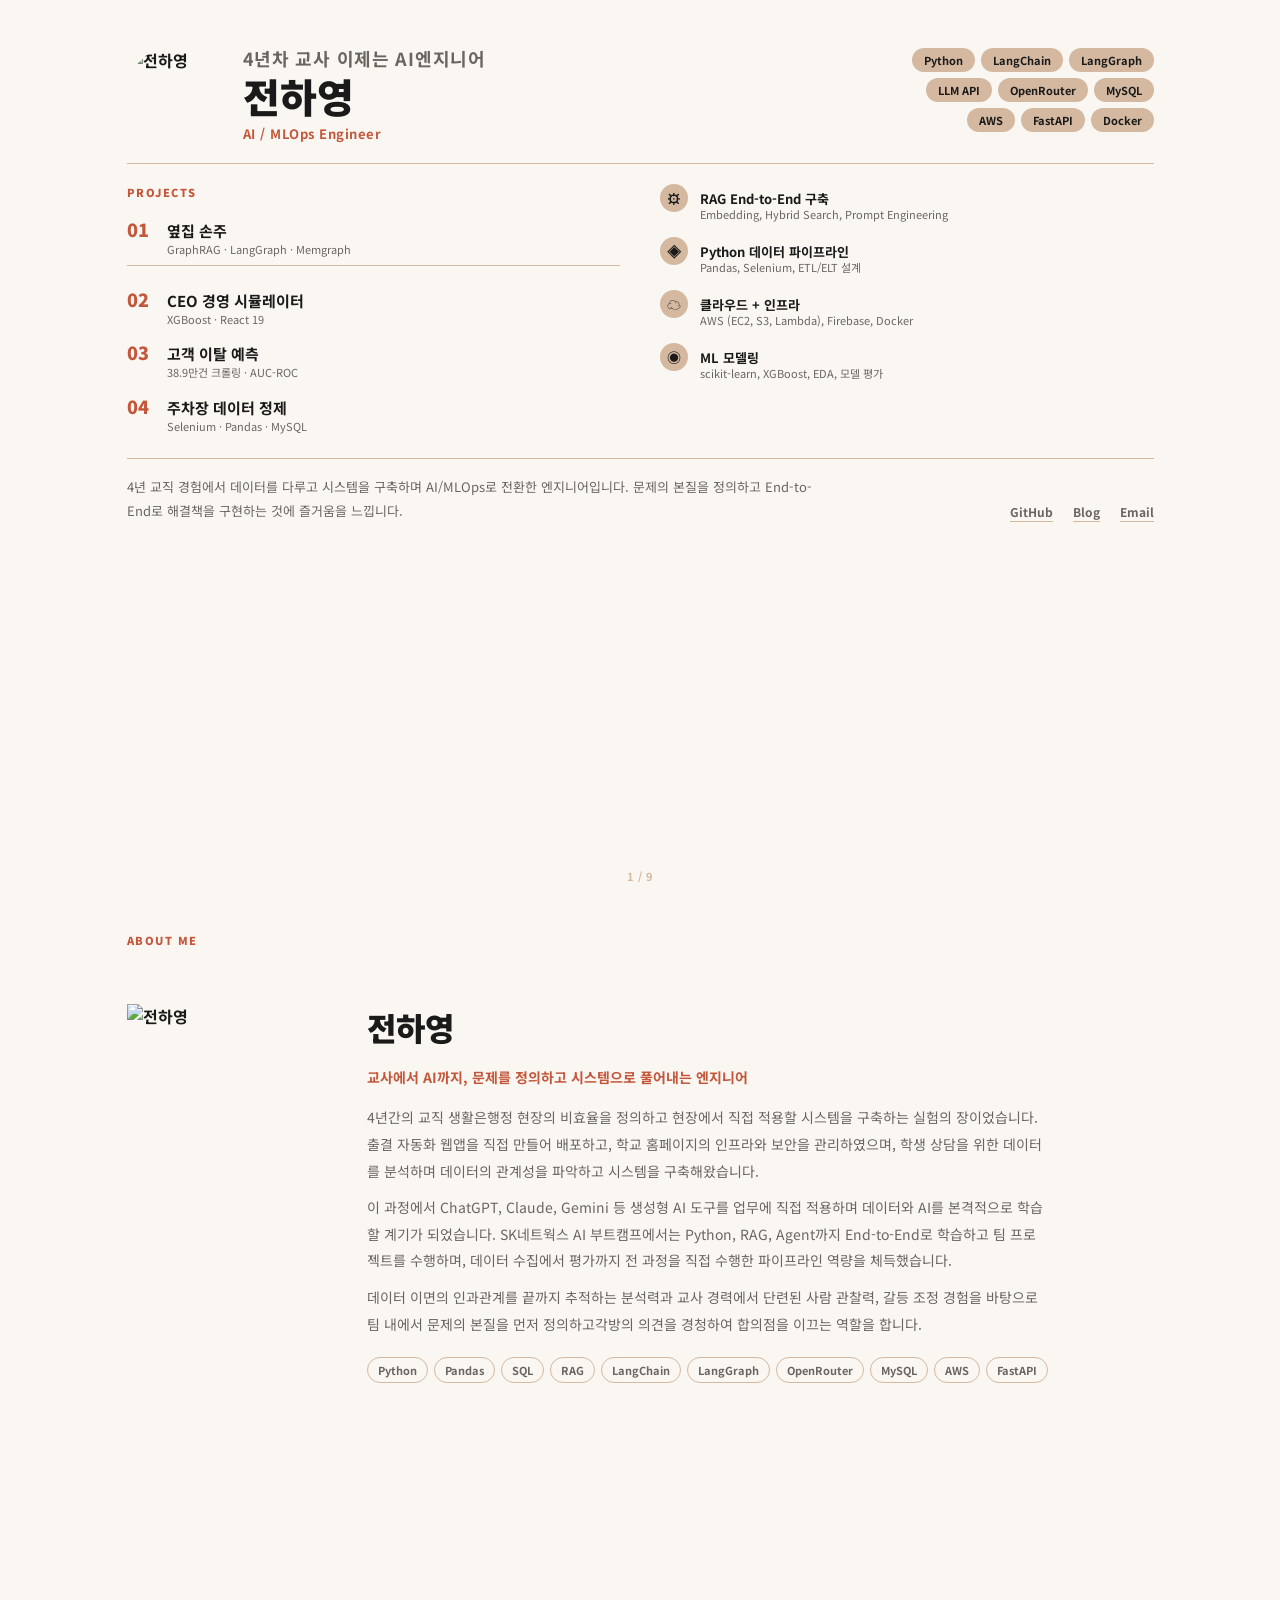
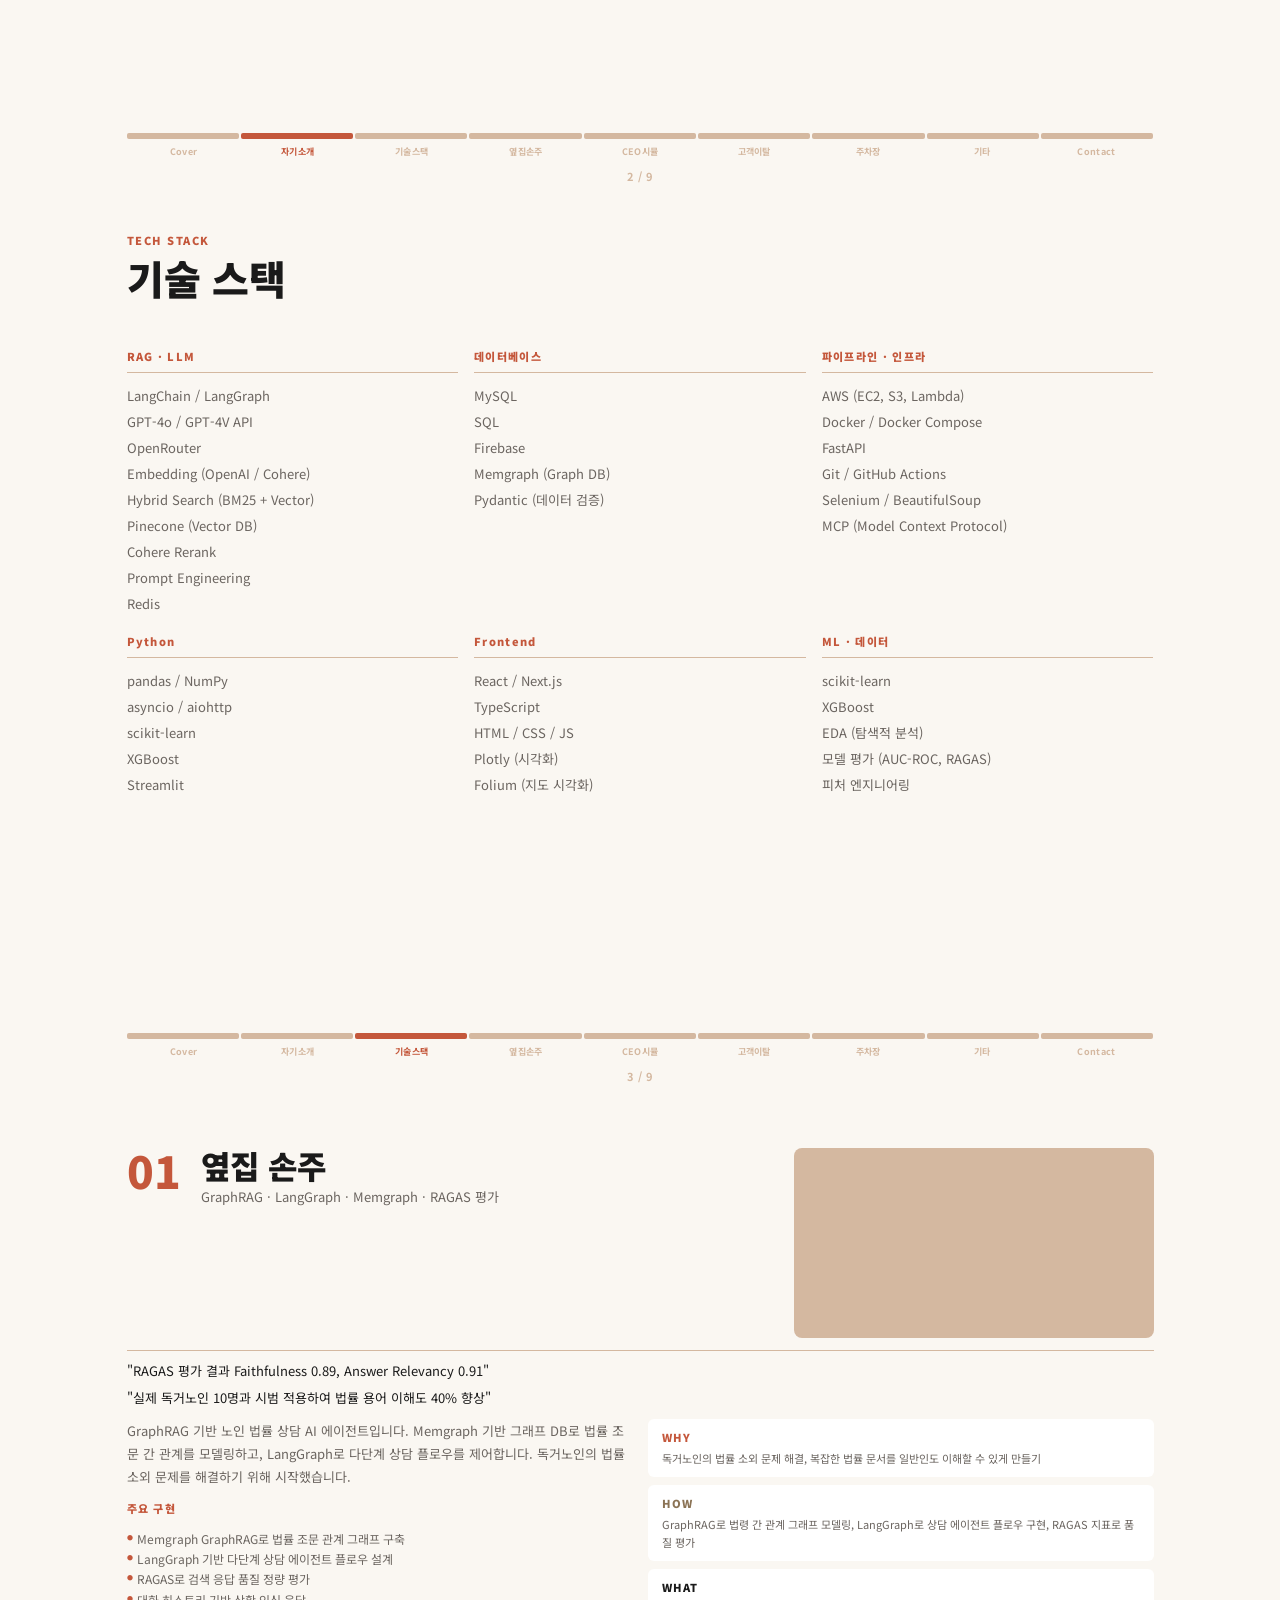
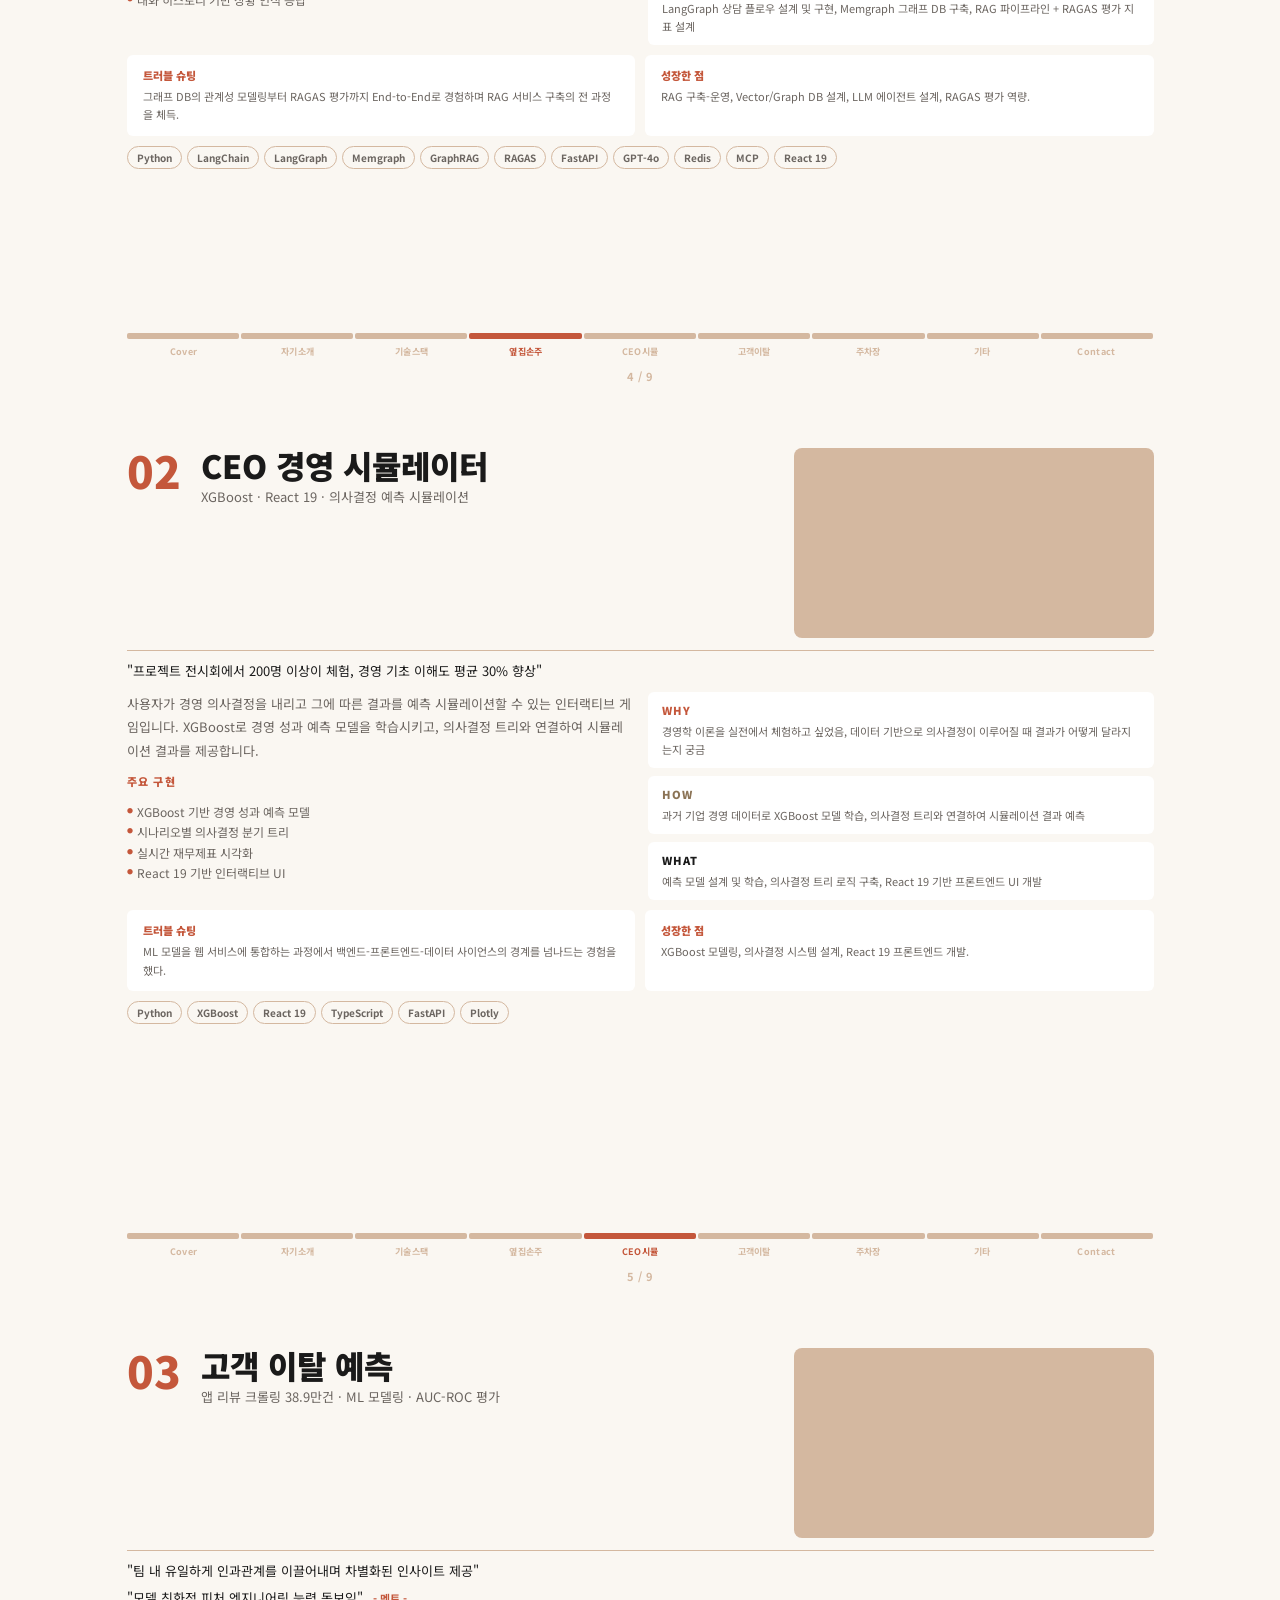
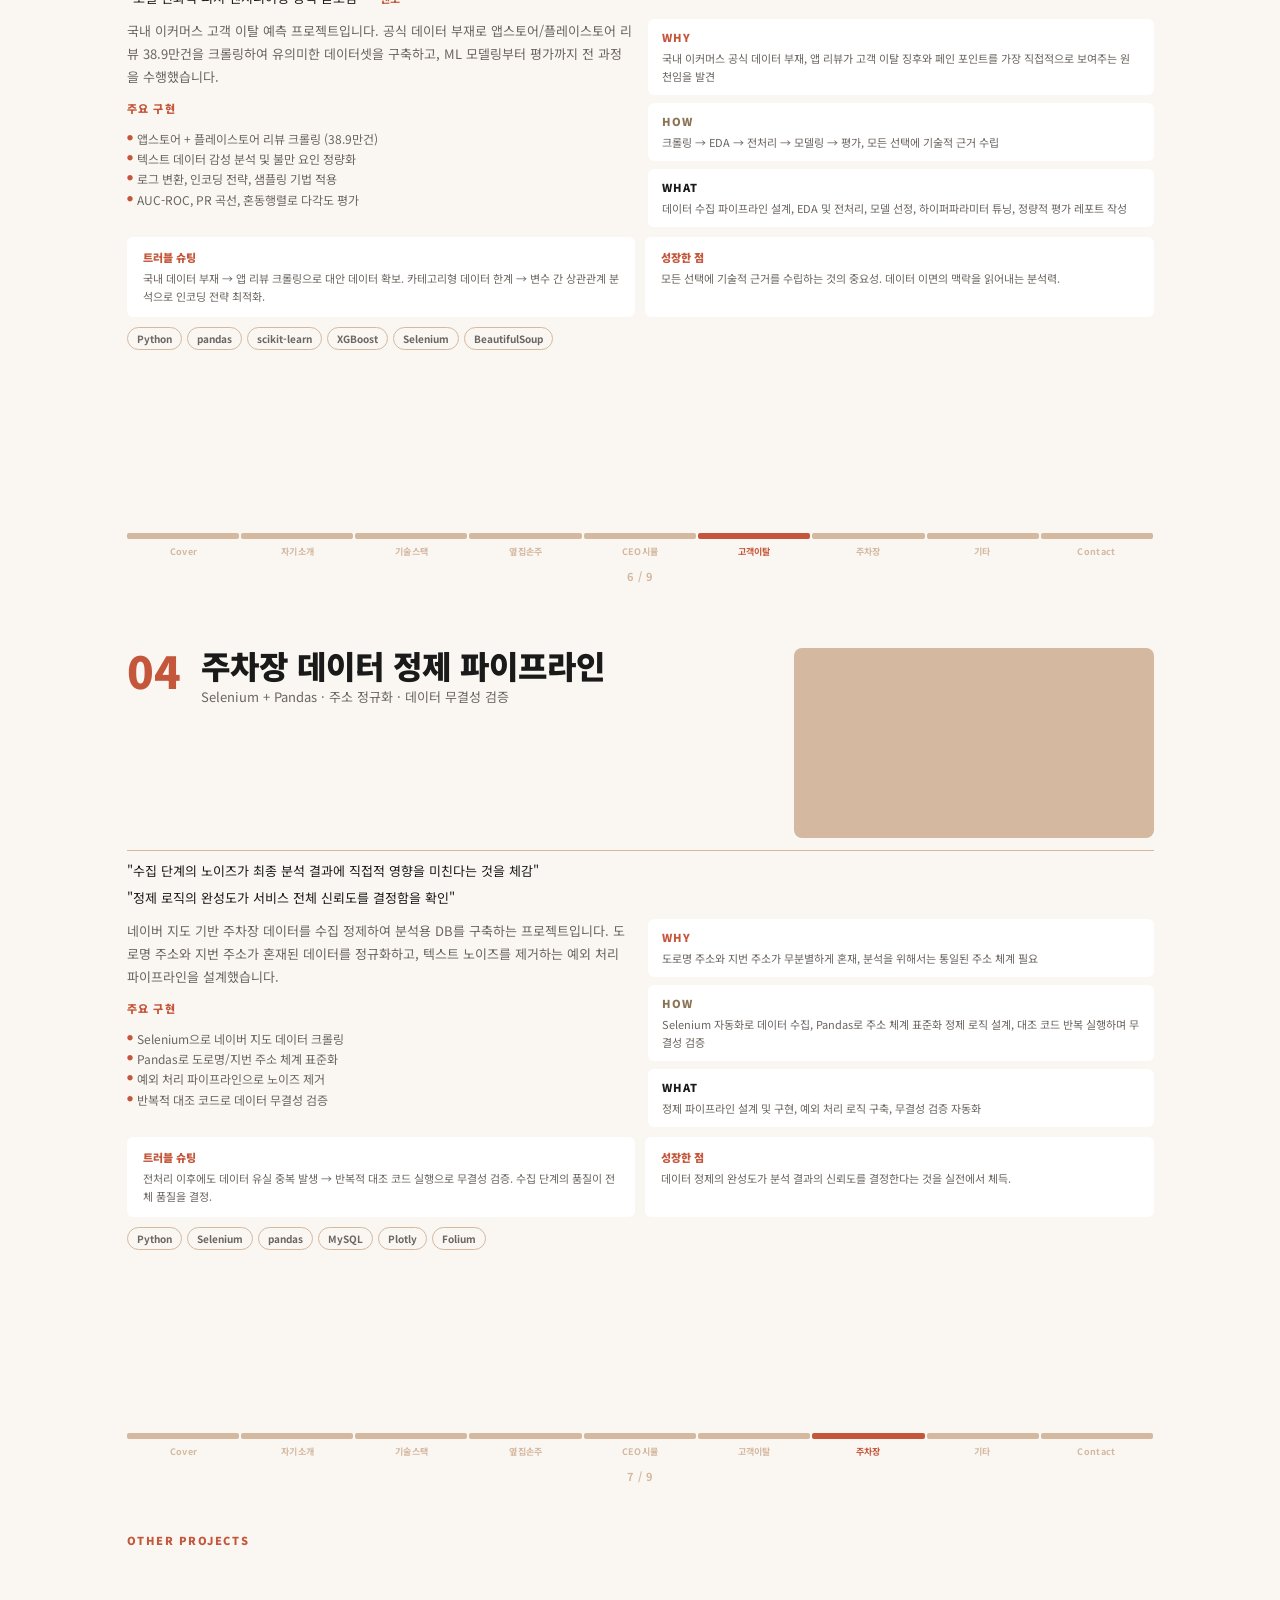
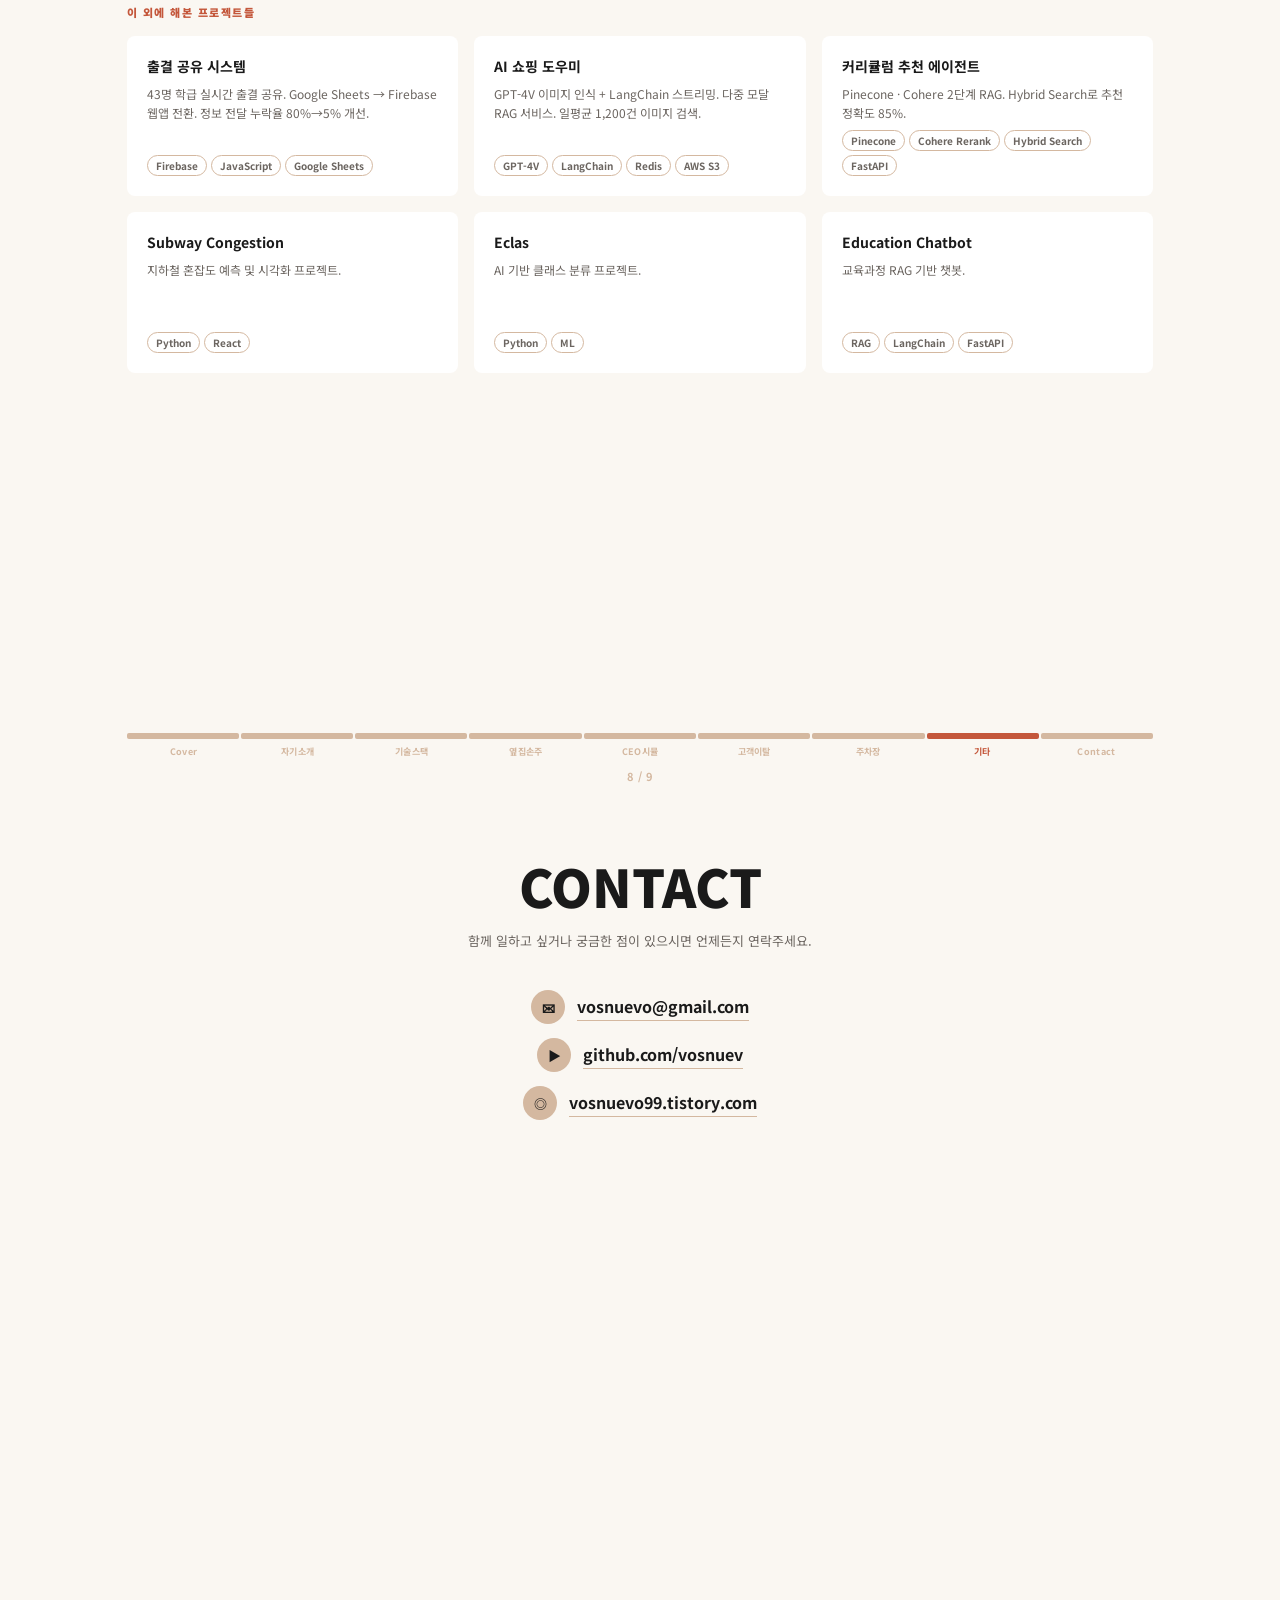
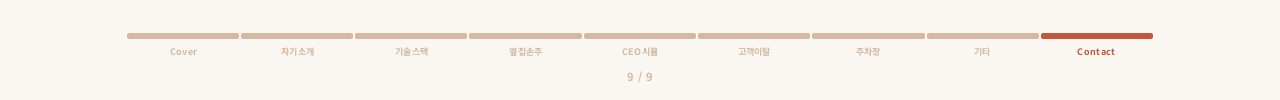
==== commit 9d4624b4: "Redesign cover: 4:6 name/slogan ratio, larger eyebrow, full-width divider between 01/02 projects, al" ====
--- a/portfolio_V3/index.html
+++ b/portfolio_V3/index.html
@@ -106,14 +106,15 @@
     padding: var(--pad);
     padding-bottom: 56px;
     display: grid;
-    grid-template-rows: auto 1fr auto;
-  }
-
+    grid-template-rows: auto auto 1fr auto;
+  }
+
+  /* TOP ROW: photo | identity | skills */
   .cover-top {
     display: flex;
-    align-items: center;
+    align-items: flex-start;
     gap: 28px;
-    padding-bottom: 24px;
+    padding-bottom: 20px;
     border-bottom: 1.5px solid var(--sand);
   }
 
@@ -129,18 +130,19 @@
     flex: 1;
     display: flex;
     flex-direction: column;
-    gap: 4px;
+    gap: 6px;
   }
 
   .cover-eyebrow {
-    font-size: 12px;
+    font-size: 18px;
     font-weight: 700;
     color: var(--muted);
-    letter-spacing: 0.06em;
+    letter-spacing: 0.04em;
+    line-height: 1.2;
   }
 
   .cover-name {
-    font-size: 64px;
+    font-size: 40px;
     font-weight: 900;
     line-height: 1;
     color: var(--text);
@@ -151,6 +153,7 @@
     font-weight: 700;
     color: var(--accent);
     letter-spacing: 0.04em;
+    margin-top: 2px;
   }
 
   .cover-skills {
@@ -176,16 +179,23 @@
     border-radius: 999px;
   }
 
+  /* MIDDLE ROW: projects (left) + experience (right) — full width divider */
   .cover-middle {
+    padding: 20px 0 16px;
+  }
+
+  /* Full-width horizontal divider line between project 01 and 02 */
+  .cover-divider {
+    width: 100%;
+    height: 1px;
+    background: var(--sand);
+    margin-bottom: 16px;
+  }
+
+  .cover-projects-row {
     display: grid;
     grid-template-columns: 1fr 1fr;
     gap: 40px;
-    padding: 28px 0;
-  }
-
-  .cover-projects {
-    display: flex;
-    flex-direction: column;
   }
 
   .cover-projects-title {
@@ -193,61 +203,61 @@
     font-weight: 900;
     letter-spacing: 0.14em;
     color: var(--accent);
-    margin-bottom: 14px;
+    margin-bottom: 12px;
   }
 
   .cover-project-item {
     display: flex;
     align-items: baseline;
-    gap: 14px;
-    padding: 10px 0;
-    border-bottom: 1px solid var(--sand);
-  }
-
-  .cover-project-item:last-child { border-bottom: none; }
+    gap: 12px;
+    padding: 8px 0;
+  }
 
   .cover-project-num {
-    font-size: 20px;
+    font-size: 18px;
     font-weight: 900;
     color: var(--accent);
     width: 28px;
     flex-shrink: 0;
+    line-height: 1;
   }
 
   .cover-project-name {
-    font-size: 16px;
+    font-size: 15px;
     font-weight: 700;
     color: var(--text);
+    line-height: 1.2;
   }
 
   .cover-project-desc {
-    font-size: 12px;
+    font-size: 11px;
     font-weight: 400;
     color: var(--muted);
     margin-top: 2px;
+    line-height: 1.4;
   }
 
   .cover-right {
     display: flex;
     flex-direction: column;
-    gap: 16px;
+    gap: 14px;
   }
 
   .cover-exp-item {
     display: flex;
     gap: 12px;
-    align-items: flex-start;
+    align-items: baseline;
   }
 
   .cover-exp-icon {
-    width: 32px;
-    height: 32px;
+    width: 28px;
+    height: 28px;
     background: var(--sand);
     border-radius: 50%;
     display: flex;
     align-items: center;
     justify-content: center;
-    font-size: 16px;
+    font-size: 14px;
     line-height: 1;
     flex-shrink: 0;
   }
@@ -256,18 +266,19 @@
     font-size: 13px;
     font-weight: 700;
     color: var(--text);
-    margin-bottom: 2px;
+    line-height: 1.2;
   }
 
   .cover-exp-text {
-    font-size: 12px;
+    font-size: 11px;
     font-weight: 400;
-    line-height: 1.6;
     color: var(--muted);
-  }
-
+    line-height: 1.5;
+  }
+
+  /* BOTTOM ROW: intro + links */
   .cover-bottom {
-    padding-top: 20px;
+    padding-top: 16px;
     border-top: 1.5px solid var(--sand);
     display: flex;
     justify-content: space-between;
@@ -750,7 +761,7 @@
         class="cover-photo"
       >
       <div class="cover-identity">
-        <div class="cover-eyebrow">4년차 교사, 이제는 AI엔지니어</div>
+        <div class="cover-eyebrow">4년차 교사 이제는 AI엔지니어</div>
         <div class="cover-name">전하영</div>
         <div class="cover-title">AI / MLOps Engineer</div>
       </div>
@@ -774,69 +785,77 @@
     </div>
 
     <div class="cover-middle">
-      <div class="cover-projects">
-        <div class="cover-projects-title">PROJECTS</div>
-
-        <div class="cover-project-item">
-          <div class="cover-project-num">01</div>
-          <div class="cover-project-info">
-            <div class="cover-project-name">옆집 손주</div>
-            <div class="cover-project-desc">GraphRAG · LangGraph · Memgraph RAG 기반 노인 법률 상담 에이전트</div>
+      <!-- Projects + Experience in two columns, aligned to same baseline -->
+      <div class="cover-projects-row">
+        <!-- LEFT: Projects list -->
+        <div>
+          <div class="cover-projects-title">PROJECTS</div>
+
+          <div class="cover-project-item">
+            <div class="cover-project-num">01</div>
+            <div class="cover-project-info">
+              <div class="cover-project-name">옆집 손주</div>
+              <div class="cover-project-desc">GraphRAG · LangGraph · Memgraph</div>
+            </div>
           </div>
-        </div>
-
-        <div class="cover-project-item">
-          <div class="cover-project-num">02</div>
-          <div class="cover-project-info">
-            <div class="cover-project-name">CEO 경영 시뮬레이터</div>
-            <div class="cover-project-desc">XGBoost · React 19 의사결정 예측 시뮬레이션</div>
+
+          <!-- Full-width divider: separates 01+02 from 03+04 -->
+          <div class="cover-divider"></div>
+
+          <div class="cover-project-item">
+            <div class="cover-project-num">02</div>
+            <div class="cover-project-info">
+              <div class="cover-project-name">CEO 경영 시뮬레이터</div>
+              <div class="cover-project-desc">XGBoost · React 19</div>
+            </div>
           </div>
-        </div>
-
-        <div class="cover-project-item">
-          <div class="cover-project-num">03</div>
-          <div class="cover-project-info">
-            <div class="cover-project-name">고객 이탈 예측</div>
-            <div class="cover-project-desc">앱 리뷰 38.9만건 크롤링, ML 모델링, AUC-ROC 평가</div>
+
+          <div class="cover-project-item">
+            <div class="cover-project-num">03</div>
+            <div class="cover-project-info">
+              <div class="cover-project-name">고객 이탈 예측</div>
+              <div class="cover-project-desc">38.9만건 크롤링 · AUC-ROC</div>
+            </div>
           </div>
-        </div>
-
-        <div class="cover-project-item">
-          <div class="cover-project-num">04</div>
-          <div class="cover-project-info">
-            <div class="cover-project-name">주차장 데이터 정제</div>
-            <div class="cover-project-desc">Selenium + Pandas 주소 정규화 파이프라인, 데이터 무결성 검증</div>
+
+          <div class="cover-project-item">
+            <div class="cover-project-num">04</div>
+            <div class="cover-project-info">
+              <div class="cover-project-name">주차장 데이터 정제</div>
+              <div class="cover-project-desc">Selenium · Pandas · MySQL</div>
+            </div>
           </div>
         </div>
-      </div>
-
-      <div class="cover-right">
-        <div class="cover-exp-item">
-          <div class="cover-exp-icon">⚙</div>
-          <div>
-            <div class="cover-exp-label">RAG End-to-End 구축</div>
-            <div class="cover-exp-text">Embedding, Hybrid Search, Prompt Engineering</div>
+
+        <!-- RIGHT: Experience items — aligned to same text baseline as project names -->
+        <div class="cover-right">
+          <div class="cover-exp-item">
+            <div class="cover-exp-icon">⚙</div>
+            <div>
+              <div class="cover-exp-label">RAG End-to-End 구축</div>
+              <div class="cover-exp-text">Embedding, Hybrid Search, Prompt Engineering</div>
+            </div>
           </div>
-        </div>
-        <div class="cover-exp-item">
-          <div class="cover-exp-icon">◈</div>
-          <div>
-            <div class="cover-exp-label">Python 데이터 파이프라인</div>
-            <div class="cover-exp-text">Pandas, Selenium, ETL/ELT 설계</div>
+          <div class="cover-exp-item">
+            <div class="cover-exp-icon">◈</div>
+            <div>
+              <div class="cover-exp-label">Python 데이터 파이프라인</div>
+              <div class="cover-exp-text">Pandas, Selenium, ETL/ELT 설계</div>
+            </div>
           </div>
-        </div>
-        <div class="cover-exp-item">
-          <div class="cover-exp-icon">☁</div>
-          <div>
-            <div class="cover-exp-label">클라우드 + 인프라</div>
-            <div class="cover-exp-text">AWS (EC2, S3, Lambda), Firebase, Docker</div>
+          <div class="cover-exp-item">
+            <div class="cover-exp-icon">☁</div>
+            <div>
+              <div class="cover-exp-label">클라우드 + 인프라</div>
+              <div class="cover-exp-text">AWS (EC2, S3, Lambda), Firebase, Docker</div>
+            </div>
           </div>
-        </div>
-        <div class="cover-exp-item">
-          <div class="cover-exp-icon">◉</div>
-          <div>
-            <div class="cover-exp-label">ML 모델링</div>
-            <div class="cover-exp-text">scikit-learn, XGBoost, EDA, 모델 평가</div>
+          <div class="cover-exp-item">
+            <div class="cover-exp-icon">◉</div>
+            <div>
+              <div class="cover-exp-label">ML 모델링</div>
+              <div class="cover-exp-text">scikit-learn, XGBoost, EDA, 모델 평가</div>
+            </div>
           </div>
         </div>
       </div>
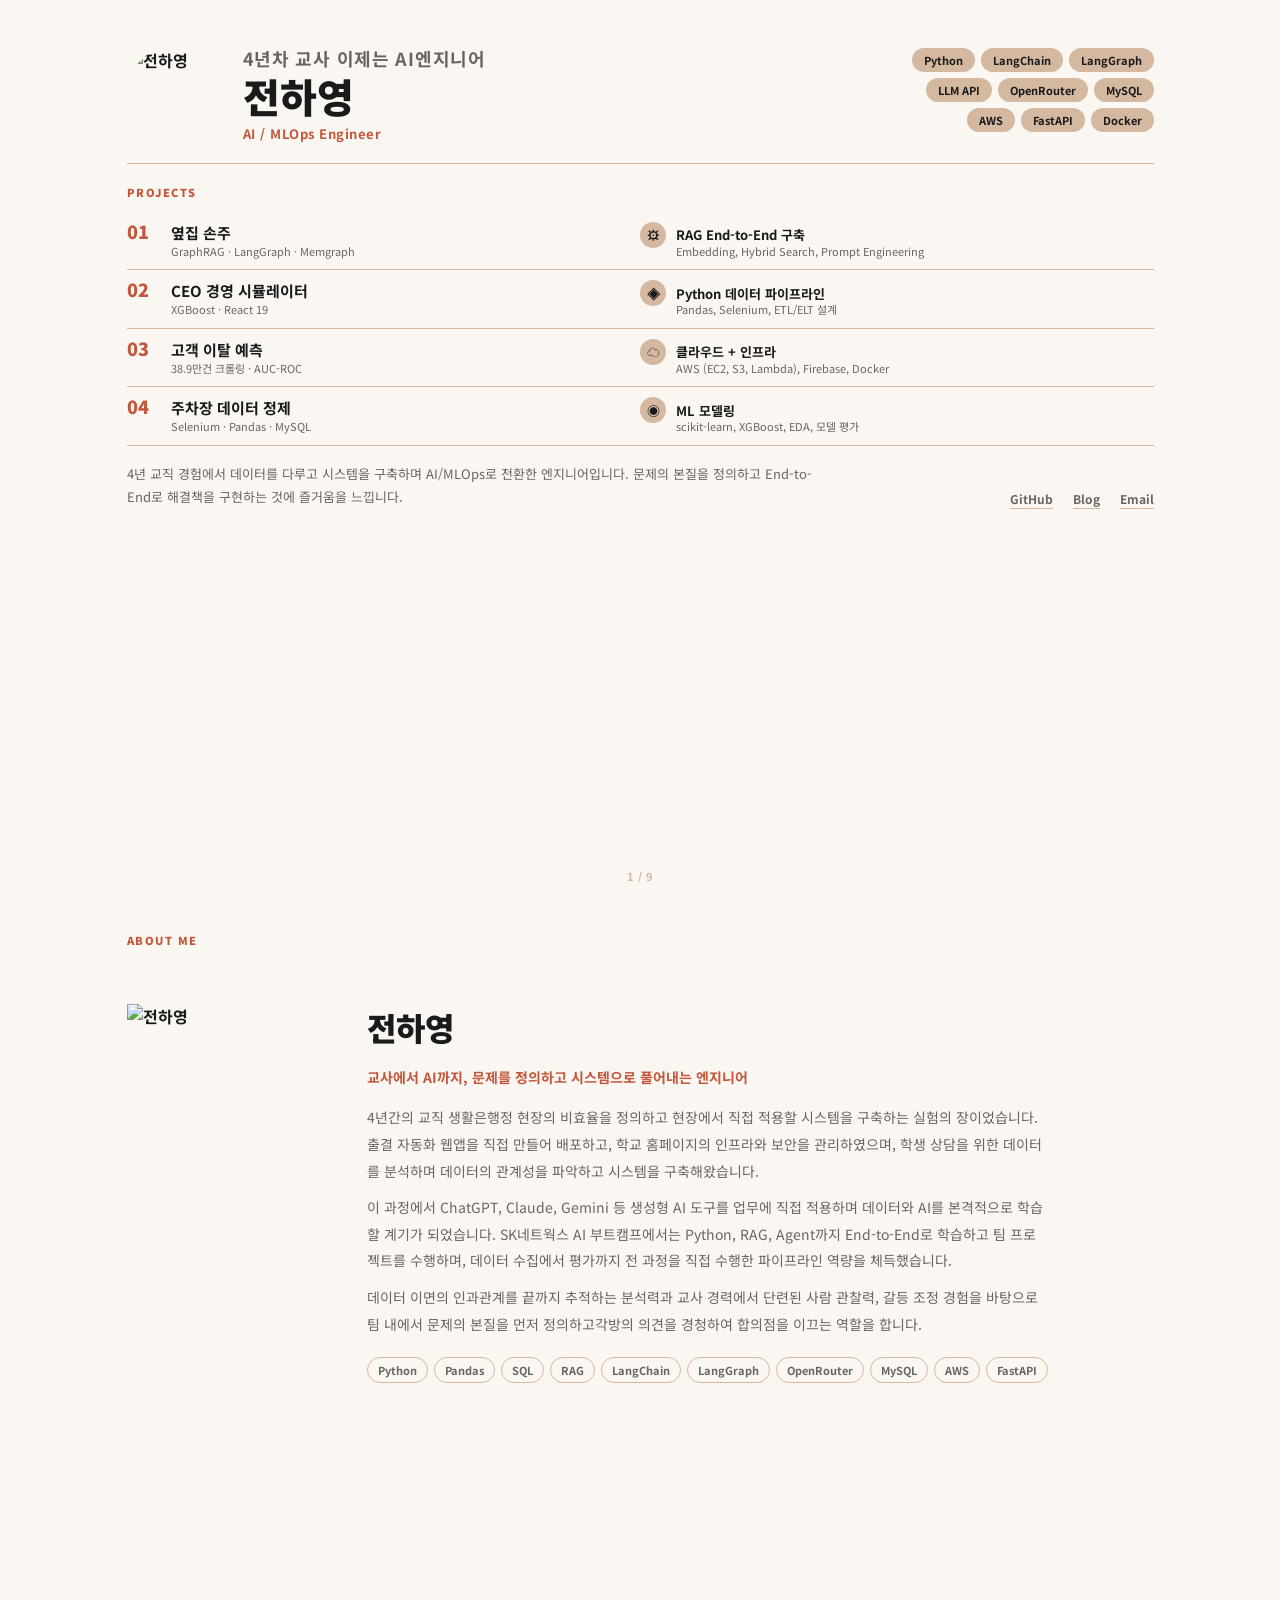
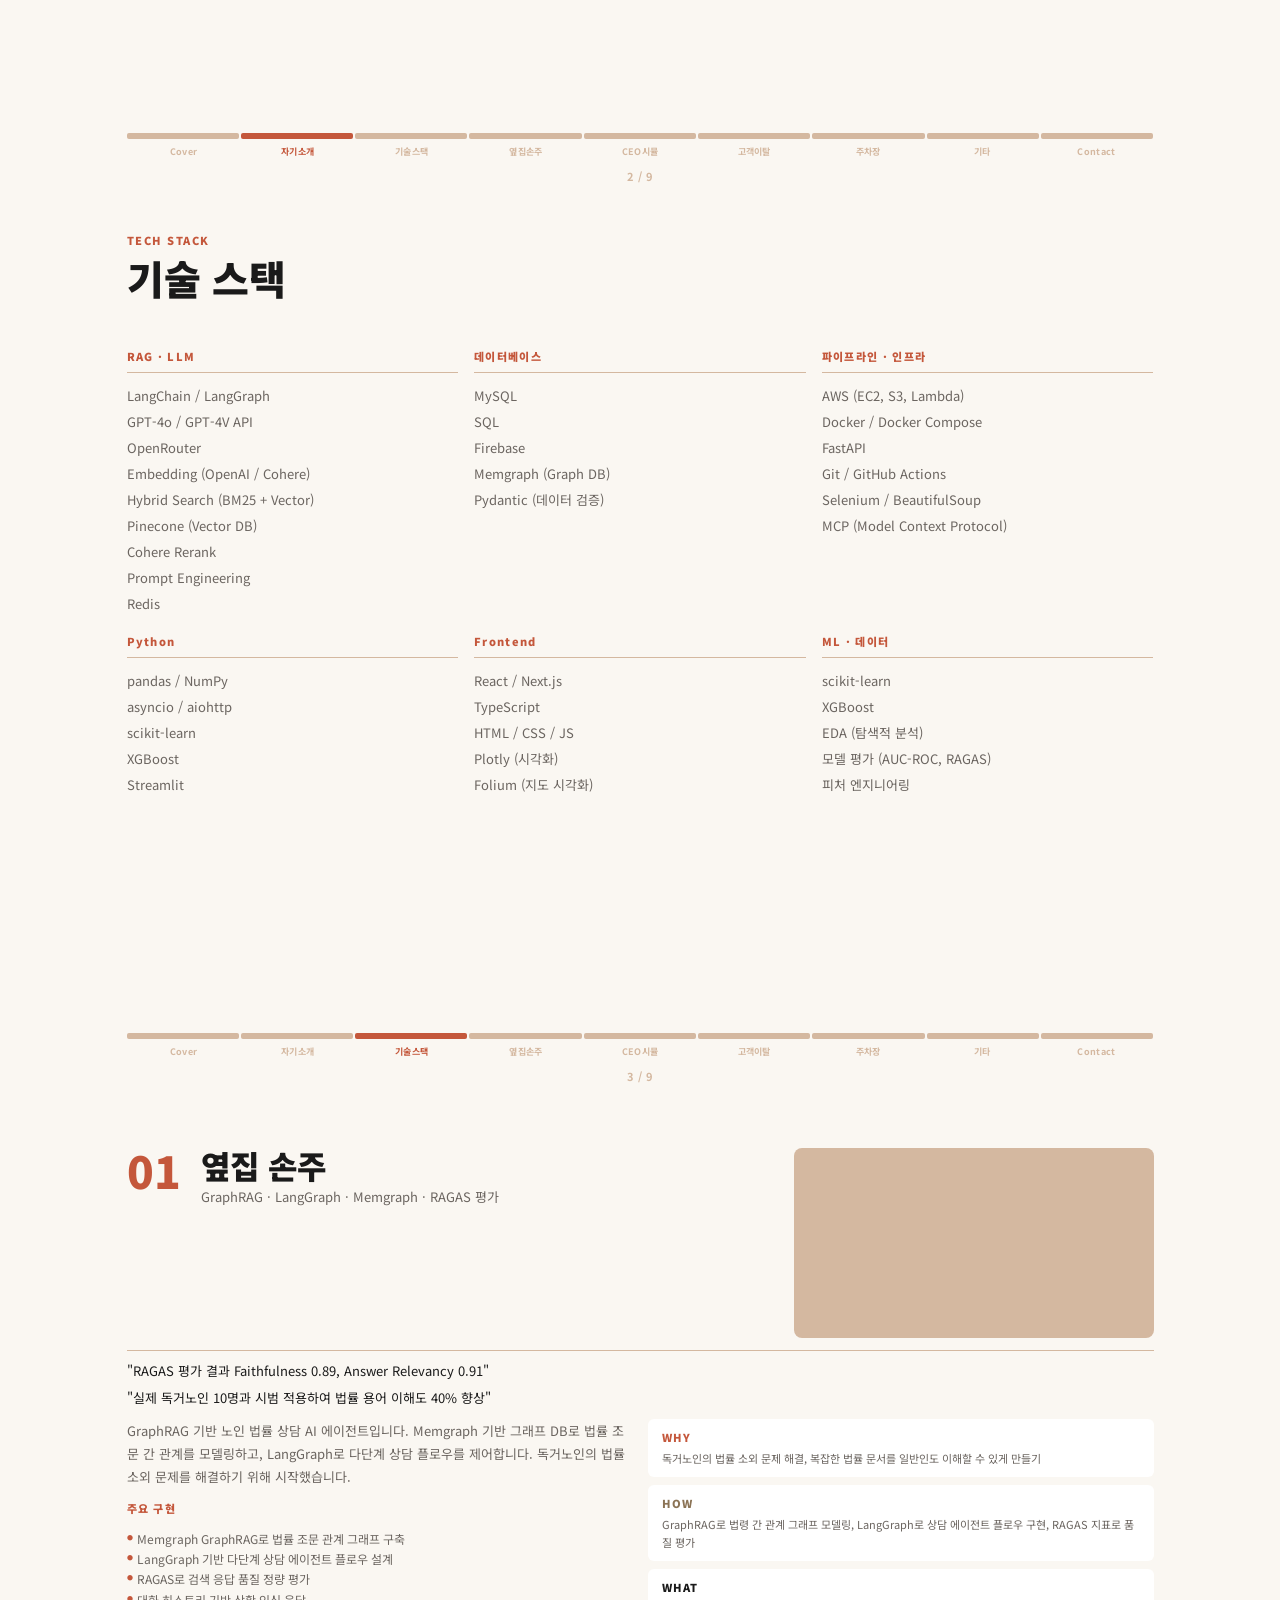
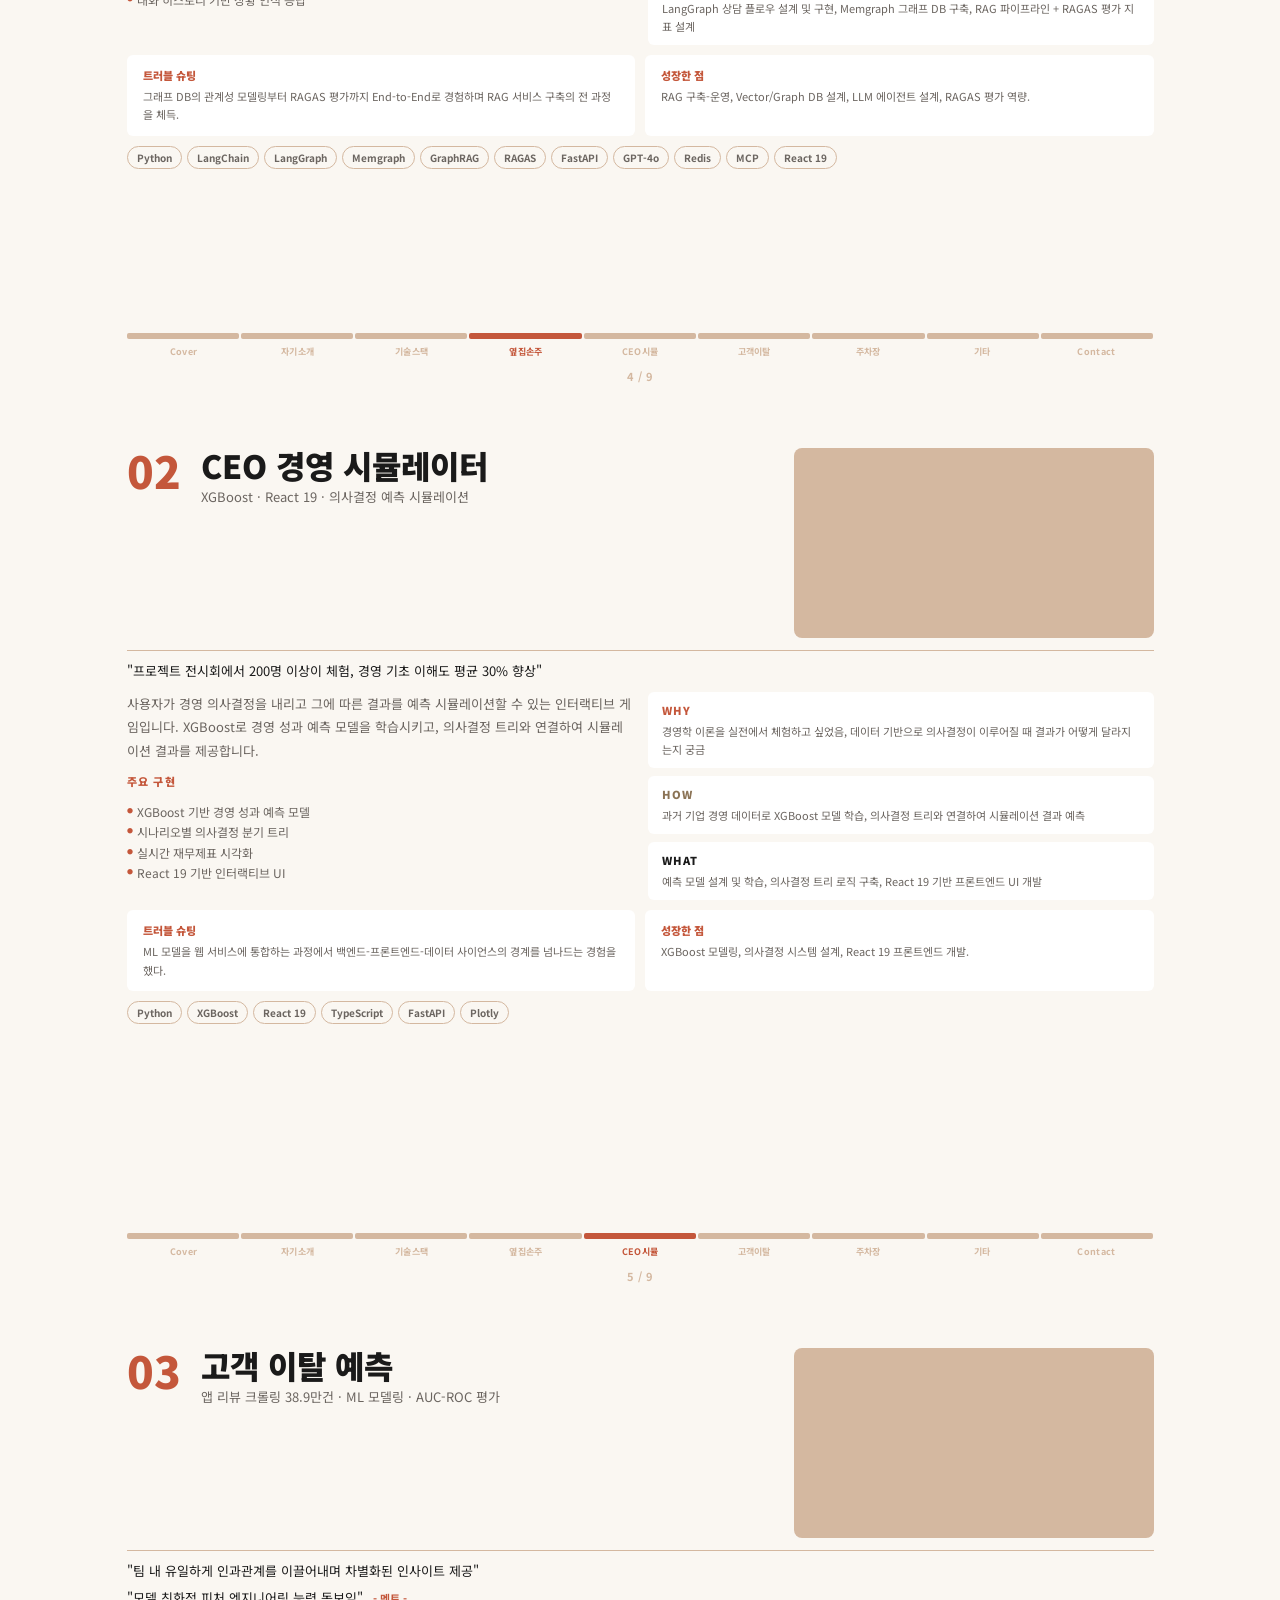
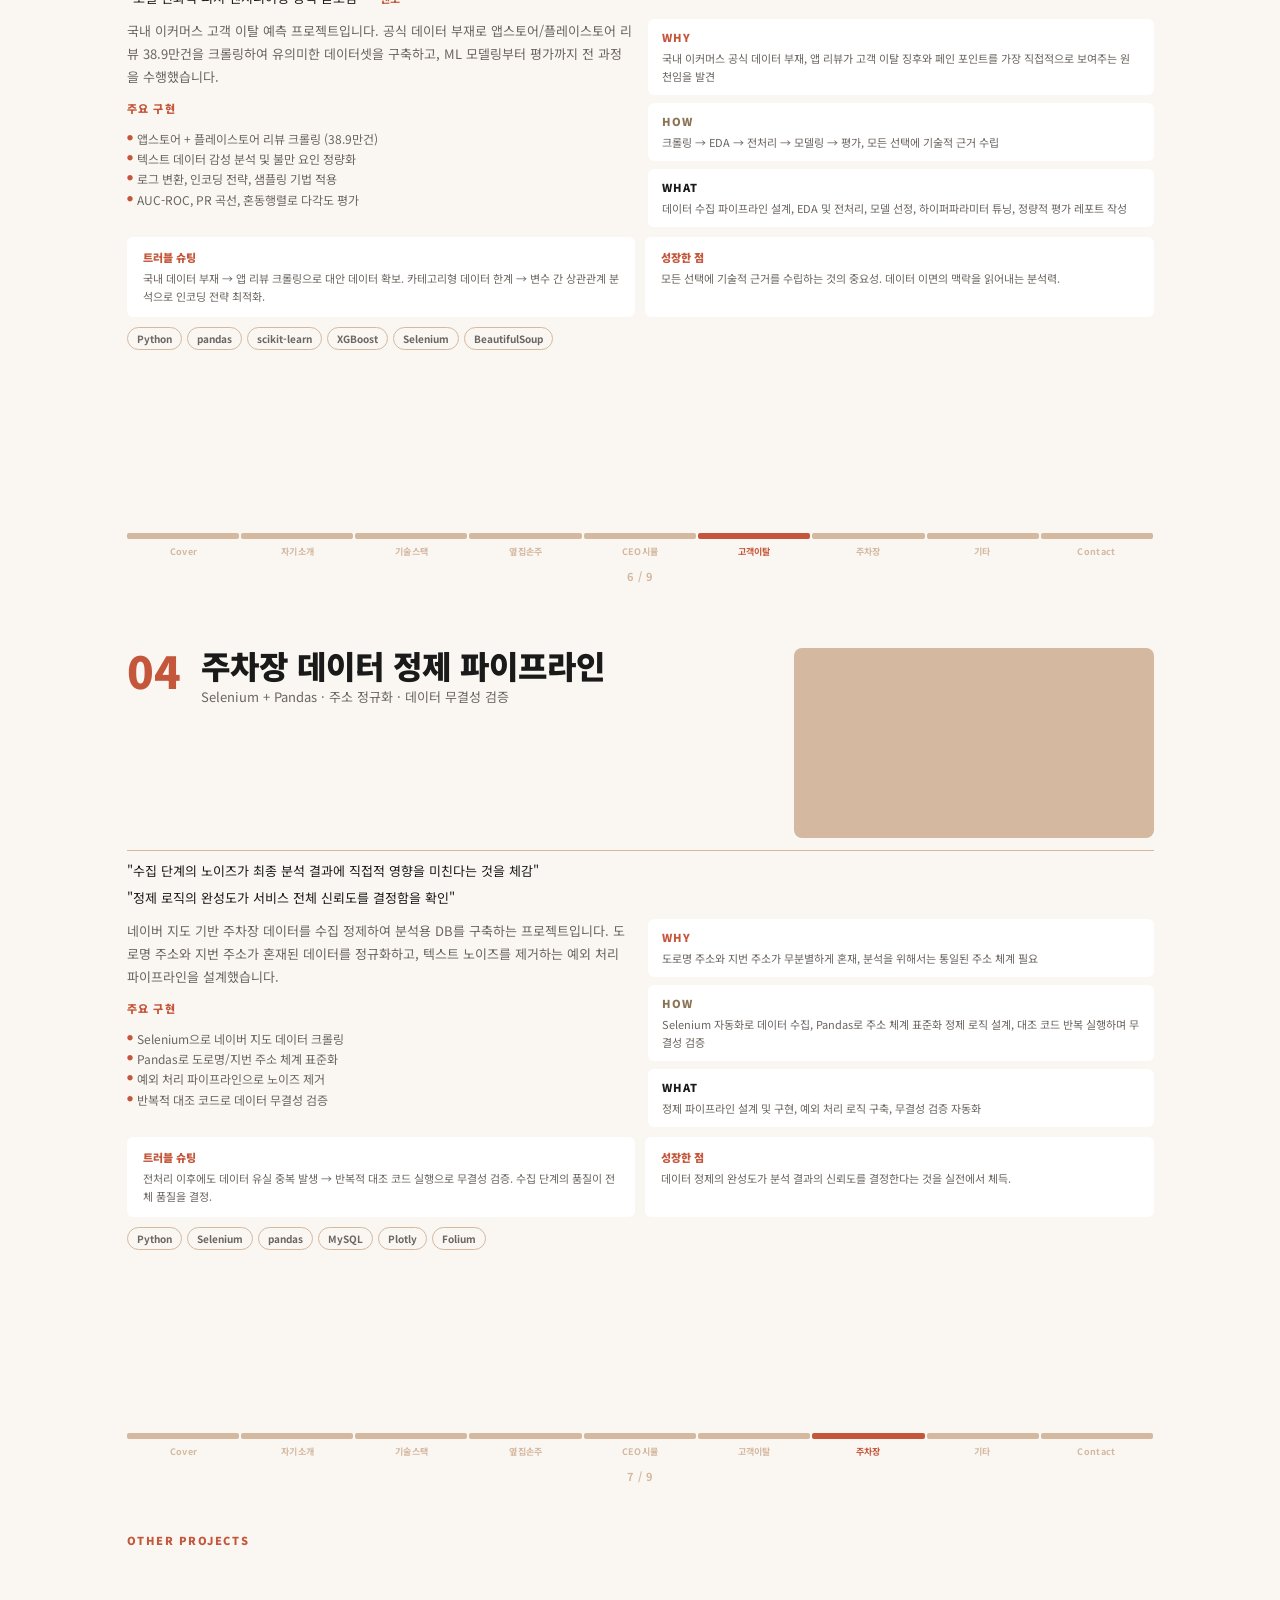
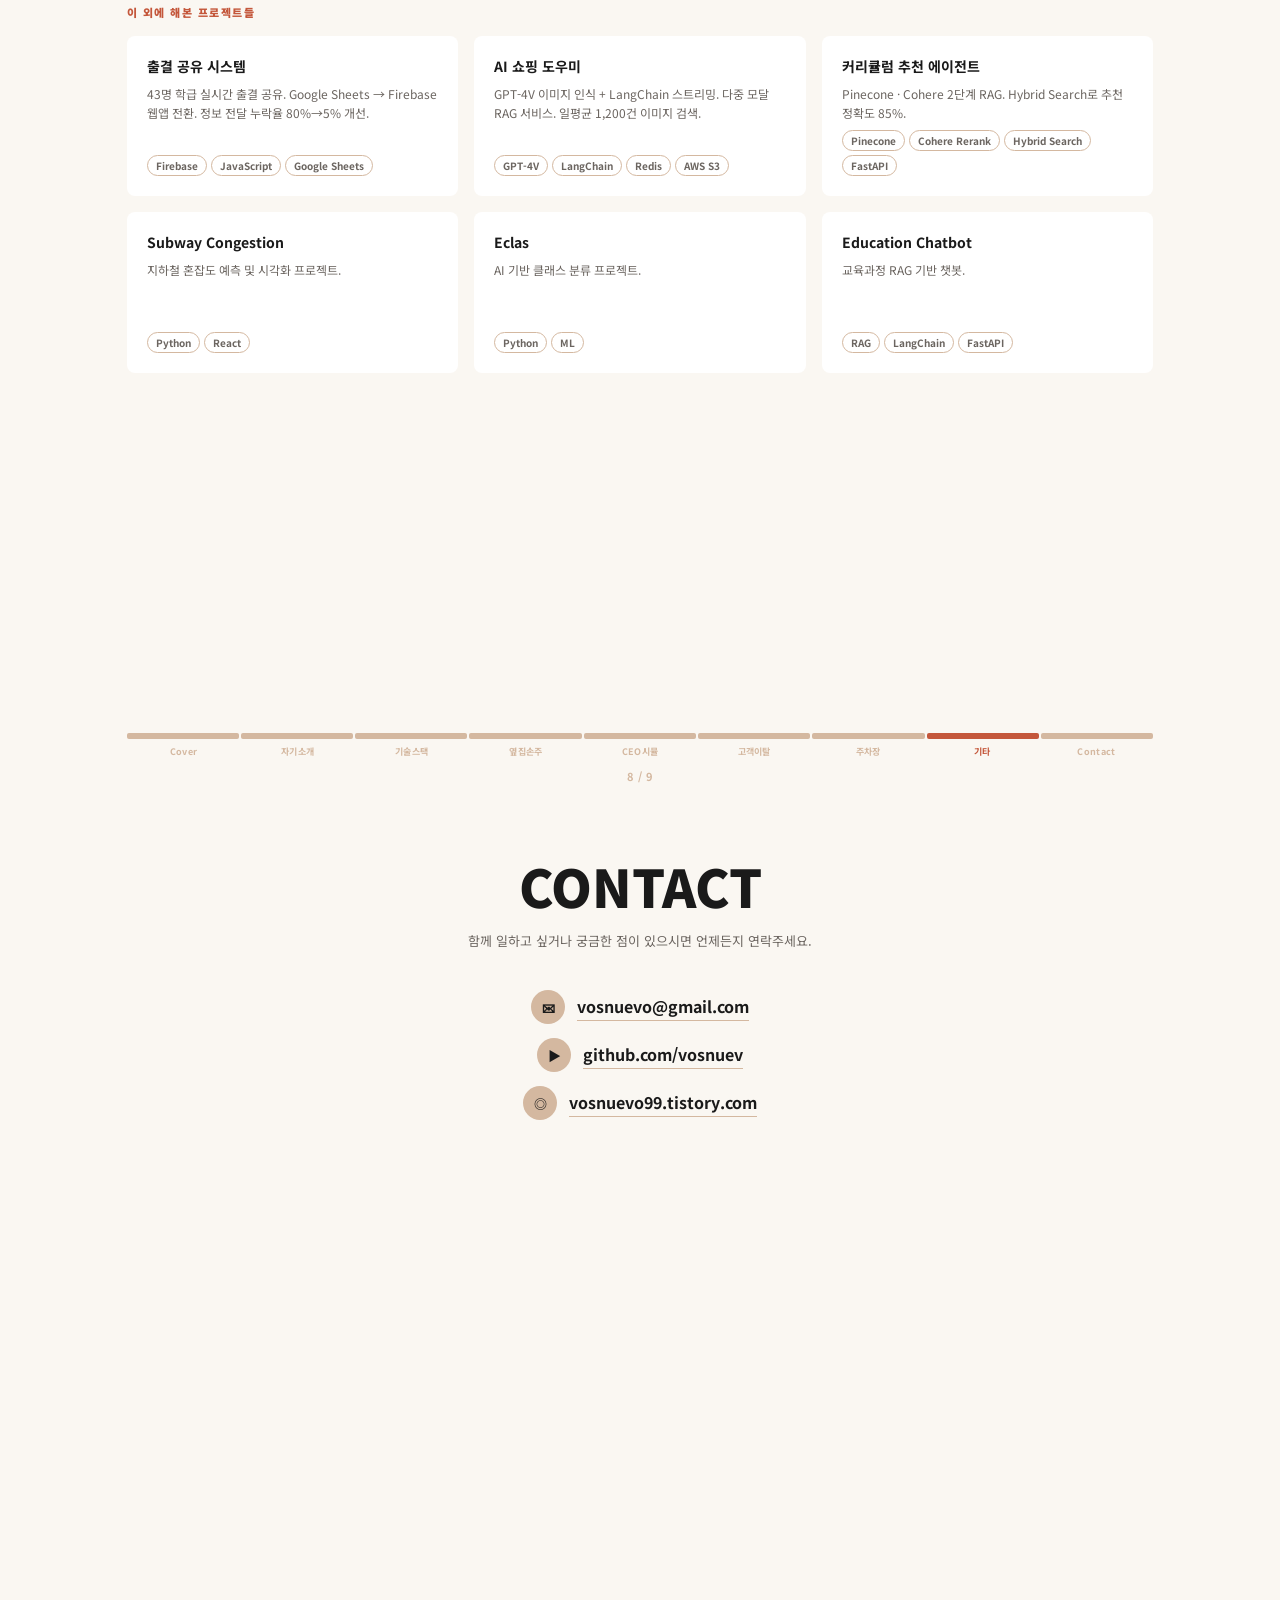
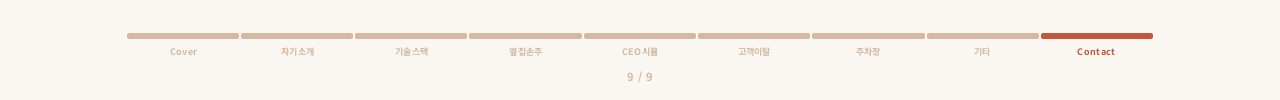
==== commit f2f58b01: "cover: restructure middle section into 4 grid rows Each row pairs a project (left) with its experien" ====
--- a/portfolio_V3/index.html
+++ b/portfolio_V3/index.html
@@ -179,23 +179,9 @@
     border-radius: 999px;
   }
 
-  /* MIDDLE ROW: projects (left) + experience (right) — full width divider */
+  /* MIDDLE: 4 project rows, each with project-left and exp-right */
   .cover-middle {
-    padding: 20px 0 16px;
-  }
-
-  /* Full-width horizontal divider line between project 01 and 02 */
-  .cover-divider {
-    width: 100%;
-    height: 1px;
-    background: var(--sand);
-    margin-bottom: 16px;
-  }
-
-  .cover-projects-row {
-    display: grid;
-    grid-template-columns: 1fr 1fr;
-    gap: 40px;
+    padding: 20px 0 0;
   }
 
   .cover-projects-title {
@@ -206,18 +192,31 @@
     margin-bottom: 12px;
   }
 
+  /* Each project row: project info | experience annotation */
+  .cover-project-row {
+    display: grid;
+    grid-template-columns: 1fr 1fr;
+    gap: 0;
+    padding: 10px 0;
+    border-bottom: 1px solid var(--sand);
+  }
+
+  .cover-project-row:last-child {
+    border-bottom: none;
+  }
+
+  /* LEFT: project number + name + tech */
   .cover-project-item {
     display: flex;
     align-items: baseline;
     gap: 12px;
-    padding: 8px 0;
   }
 
   .cover-project-num {
     font-size: 18px;
     font-weight: 900;
     color: var(--accent);
-    width: 28px;
+    width: 32px;
     flex-shrink: 0;
     line-height: 1;
   }
@@ -227,9 +226,10 @@
     font-weight: 700;
     color: var(--text);
     line-height: 1.2;
-  }
-
-  .cover-project-desc {
+    white-space: nowrap;
+  }
+
+  .cover-project-tech {
     font-size: 11px;
     font-weight: 400;
     color: var(--muted);
@@ -237,27 +237,22 @@
     line-height: 1.4;
   }
 
-  .cover-right {
-    display: flex;
-    flex-direction: column;
-    gap: 14px;
-  }
-
+  /* RIGHT: experience item — same baseline as project name */
   .cover-exp-item {
     display: flex;
-    gap: 12px;
     align-items: baseline;
+    gap: 10px;
   }
 
   .cover-exp-icon {
-    width: 28px;
-    height: 28px;
+    width: 26px;
+    height: 26px;
     background: var(--sand);
     border-radius: 50%;
     display: flex;
     align-items: center;
     justify-content: center;
-    font-size: 14px;
+    font-size: 13px;
     line-height: 1;
     flex-shrink: 0;
   }
@@ -267,6 +262,7 @@
     font-weight: 700;
     color: var(--text);
     line-height: 1.2;
+    white-space: nowrap;
   }
 
   .cover-exp-text {
@@ -785,77 +781,72 @@
     </div>
 
     <div class="cover-middle">
-      <!-- Projects + Experience in two columns, aligned to same baseline -->
-      <div class="cover-projects-row">
-        <!-- LEFT: Projects list -->
-        <div>
-          <div class="cover-projects-title">PROJECTS</div>
-
-          <div class="cover-project-item">
-            <div class="cover-project-num">01</div>
-            <div class="cover-project-info">
-              <div class="cover-project-name">옆집 손주</div>
-              <div class="cover-project-desc">GraphRAG · LangGraph · Memgraph</div>
-            </div>
+      <div class="cover-projects-title">PROJECTS</div>
+
+      <div class="cover-project-row">
+        <div class="cover-project-item">
+          <div class="cover-project-num">01</div>
+          <div>
+            <div class="cover-project-name">옆집 손주</div>
+            <div class="cover-project-tech">GraphRAG · LangGraph · Memgraph</div>
           </div>
-
-          <!-- Full-width divider: separates 01+02 from 03+04 -->
-          <div class="cover-divider"></div>
-
-          <div class="cover-project-item">
-            <div class="cover-project-num">02</div>
-            <div class="cover-project-info">
-              <div class="cover-project-name">CEO 경영 시뮬레이터</div>
-              <div class="cover-project-desc">XGBoost · React 19</div>
-            </div>
+        </div>
+        <div class="cover-exp-item">
+          <div class="cover-exp-icon">⚙</div>
+          <div>
+            <div class="cover-exp-label">RAG End-to-End 구축</div>
+            <div class="cover-exp-text">Embedding, Hybrid Search, Prompt Engineering</div>
           </div>
-
-          <div class="cover-project-item">
-            <div class="cover-project-num">03</div>
-            <div class="cover-project-info">
-              <div class="cover-project-name">고객 이탈 예측</div>
-              <div class="cover-project-desc">38.9만건 크롤링 · AUC-ROC</div>
-            </div>
+        </div>
+      </div>
+
+      <div class="cover-project-row">
+        <div class="cover-project-item">
+          <div class="cover-project-num">02</div>
+          <div>
+            <div class="cover-project-name">CEO 경영 시뮬레이터</div>
+            <div class="cover-project-tech">XGBoost · React 19</div>
           </div>
-
-          <div class="cover-project-item">
-            <div class="cover-project-num">04</div>
-            <div class="cover-project-info">
-              <div class="cover-project-name">주차장 데이터 정제</div>
-              <div class="cover-project-desc">Selenium · Pandas · MySQL</div>
-            </div>
+        </div>
+        <div class="cover-exp-item">
+          <div class="cover-exp-icon">◈</div>
+          <div>
+            <div class="cover-exp-label">Python 데이터 파이프라인</div>
+            <div class="cover-exp-text">Pandas, Selenium, ETL/ELT 설계</div>
           </div>
         </div>
-
-        <!-- RIGHT: Experience items — aligned to same text baseline as project names -->
-        <div class="cover-right">
-          <div class="cover-exp-item">
-            <div class="cover-exp-icon">⚙</div>
-            <div>
-              <div class="cover-exp-label">RAG End-to-End 구축</div>
-              <div class="cover-exp-text">Embedding, Hybrid Search, Prompt Engineering</div>
-            </div>
+      </div>
+
+      <div class="cover-project-row">
+        <div class="cover-project-item">
+          <div class="cover-project-num">03</div>
+          <div>
+            <div class="cover-project-name">고객 이탈 예측</div>
+            <div class="cover-project-tech">38.9만건 크롤링 · AUC-ROC</div>
           </div>
-          <div class="cover-exp-item">
-            <div class="cover-exp-icon">◈</div>
-            <div>
-              <div class="cover-exp-label">Python 데이터 파이프라인</div>
-              <div class="cover-exp-text">Pandas, Selenium, ETL/ELT 설계</div>
-            </div>
+        </div>
+        <div class="cover-exp-item">
+          <div class="cover-exp-icon">☁</div>
+          <div>
+            <div class="cover-exp-label">클라우드 + 인프라</div>
+            <div class="cover-exp-text">AWS (EC2, S3, Lambda), Firebase, Docker</div>
           </div>
-          <div class="cover-exp-item">
-            <div class="cover-exp-icon">☁</div>
-            <div>
-              <div class="cover-exp-label">클라우드 + 인프라</div>
-              <div class="cover-exp-text">AWS (EC2, S3, Lambda), Firebase, Docker</div>
-            </div>
+        </div>
+      </div>
+
+      <div class="cover-project-row">
+        <div class="cover-project-item">
+          <div class="cover-project-num">04</div>
+          <div>
+            <div class="cover-project-name">주차장 데이터 정제</div>
+            <div class="cover-project-tech">Selenium · Pandas · MySQL</div>
           </div>
-          <div class="cover-exp-item">
-            <div class="cover-exp-icon">◉</div>
-            <div>
-              <div class="cover-exp-label">ML 모델링</div>
-              <div class="cover-exp-text">scikit-learn, XGBoost, EDA, 모델 평가</div>
-            </div>
+        </div>
+        <div class="cover-exp-item">
+          <div class="cover-exp-icon">◉</div>
+          <div>
+            <div class="cover-exp-label">ML 모델링</div>
+            <div class="cover-exp-text">scikit-learn, XGBoost, EDA, 모델 평가</div>
           </div>
         </div>
       </div>
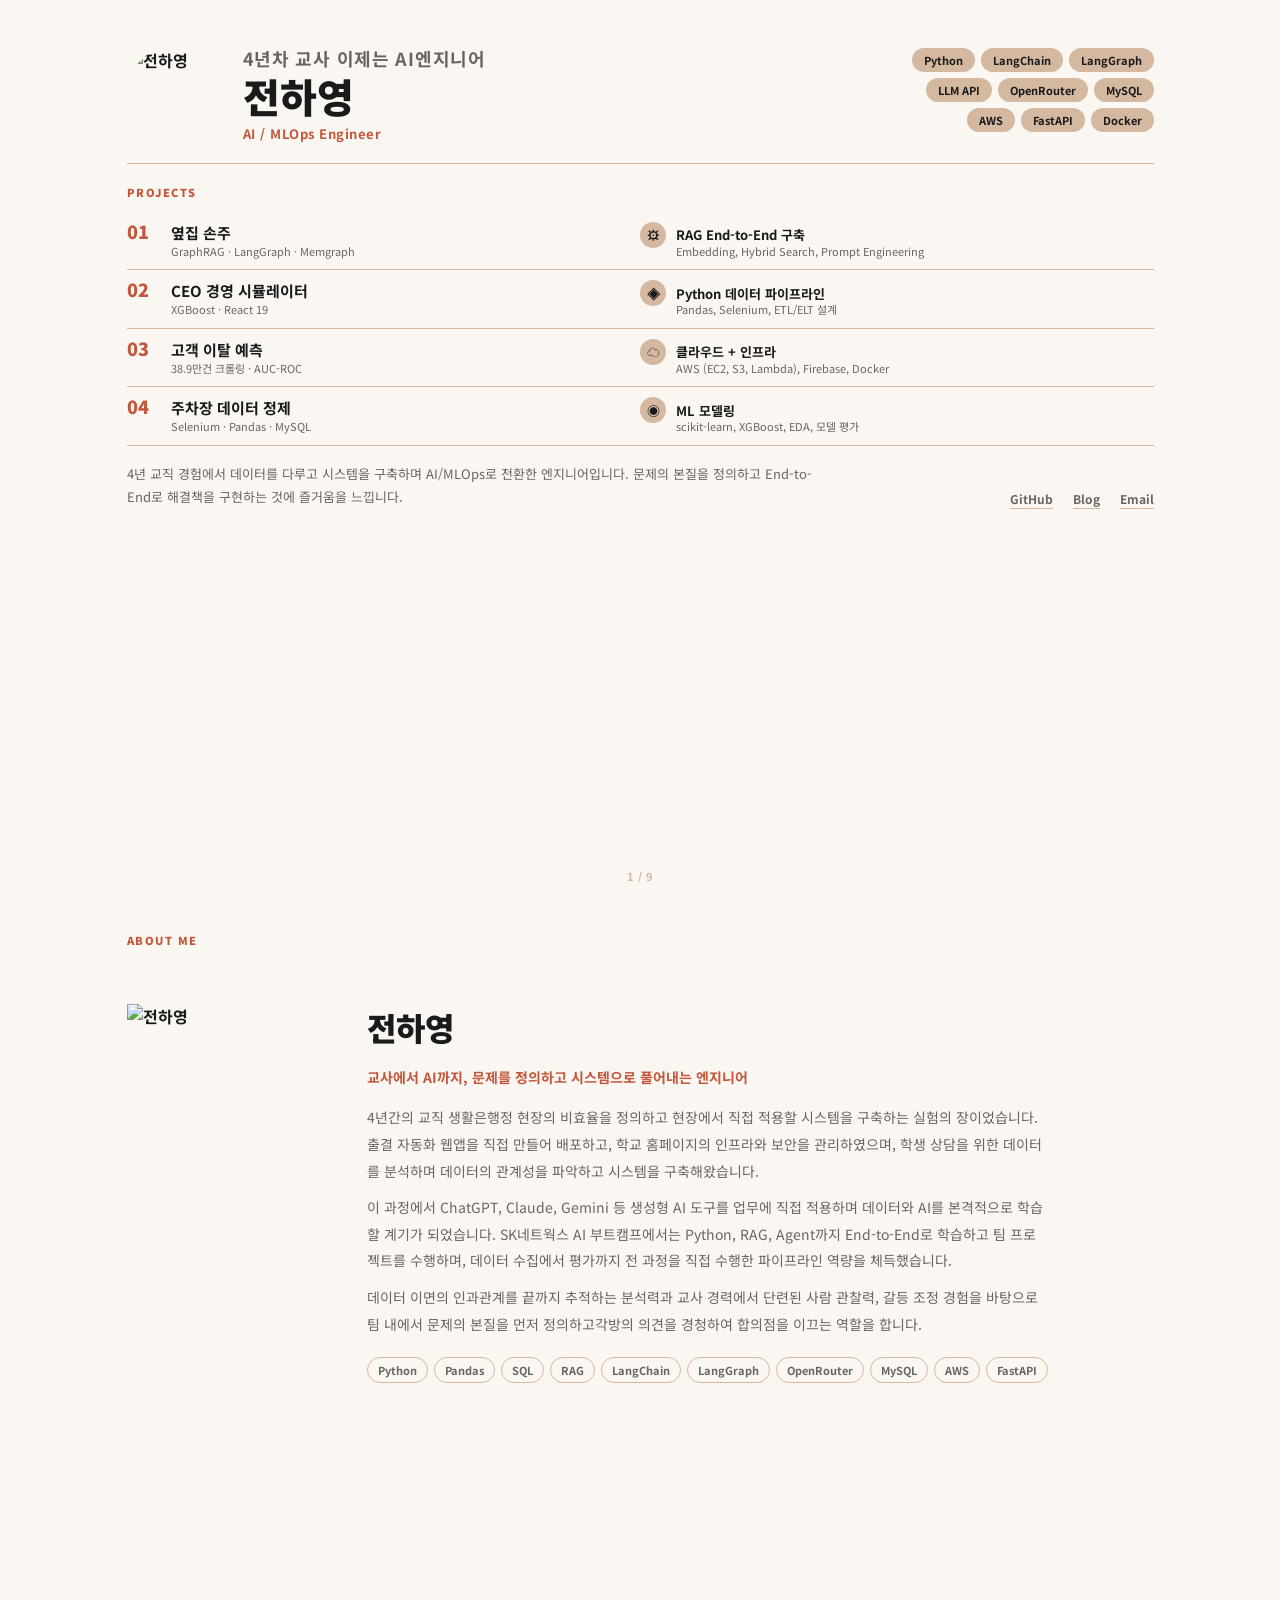
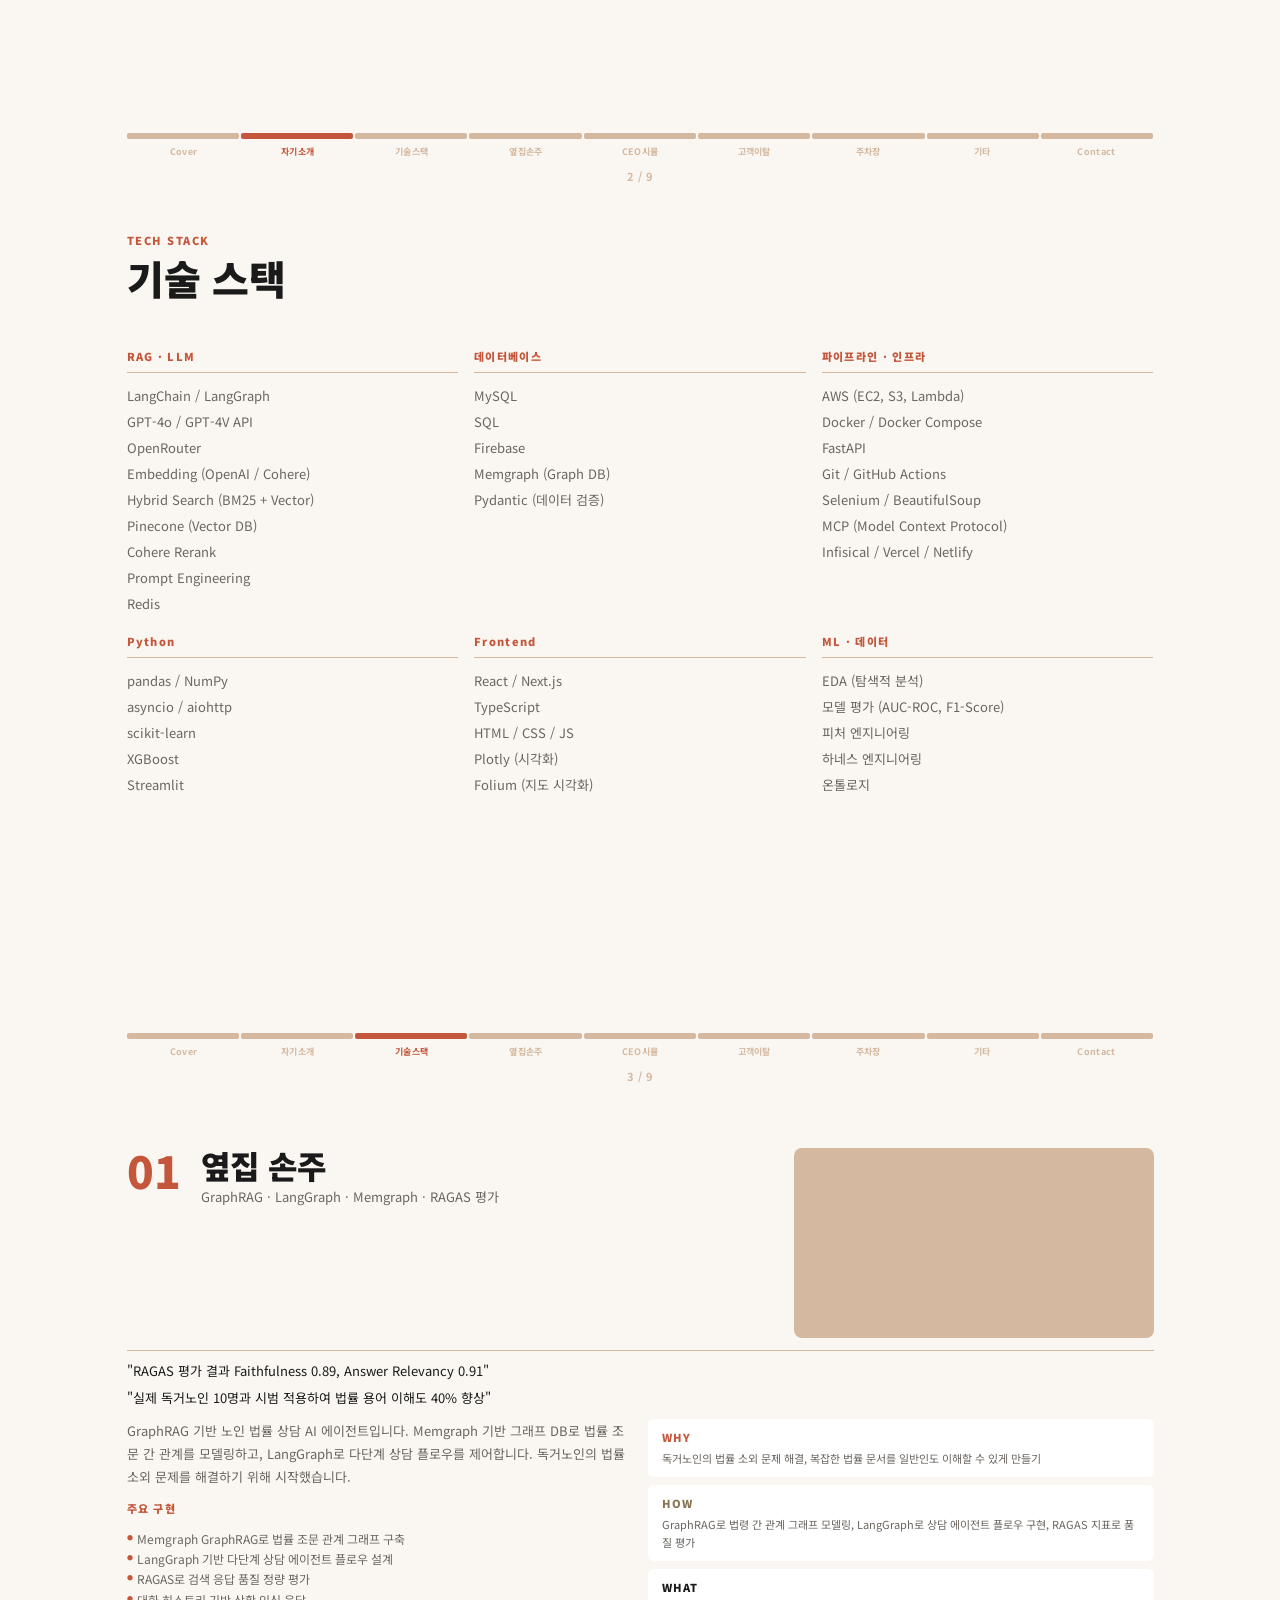
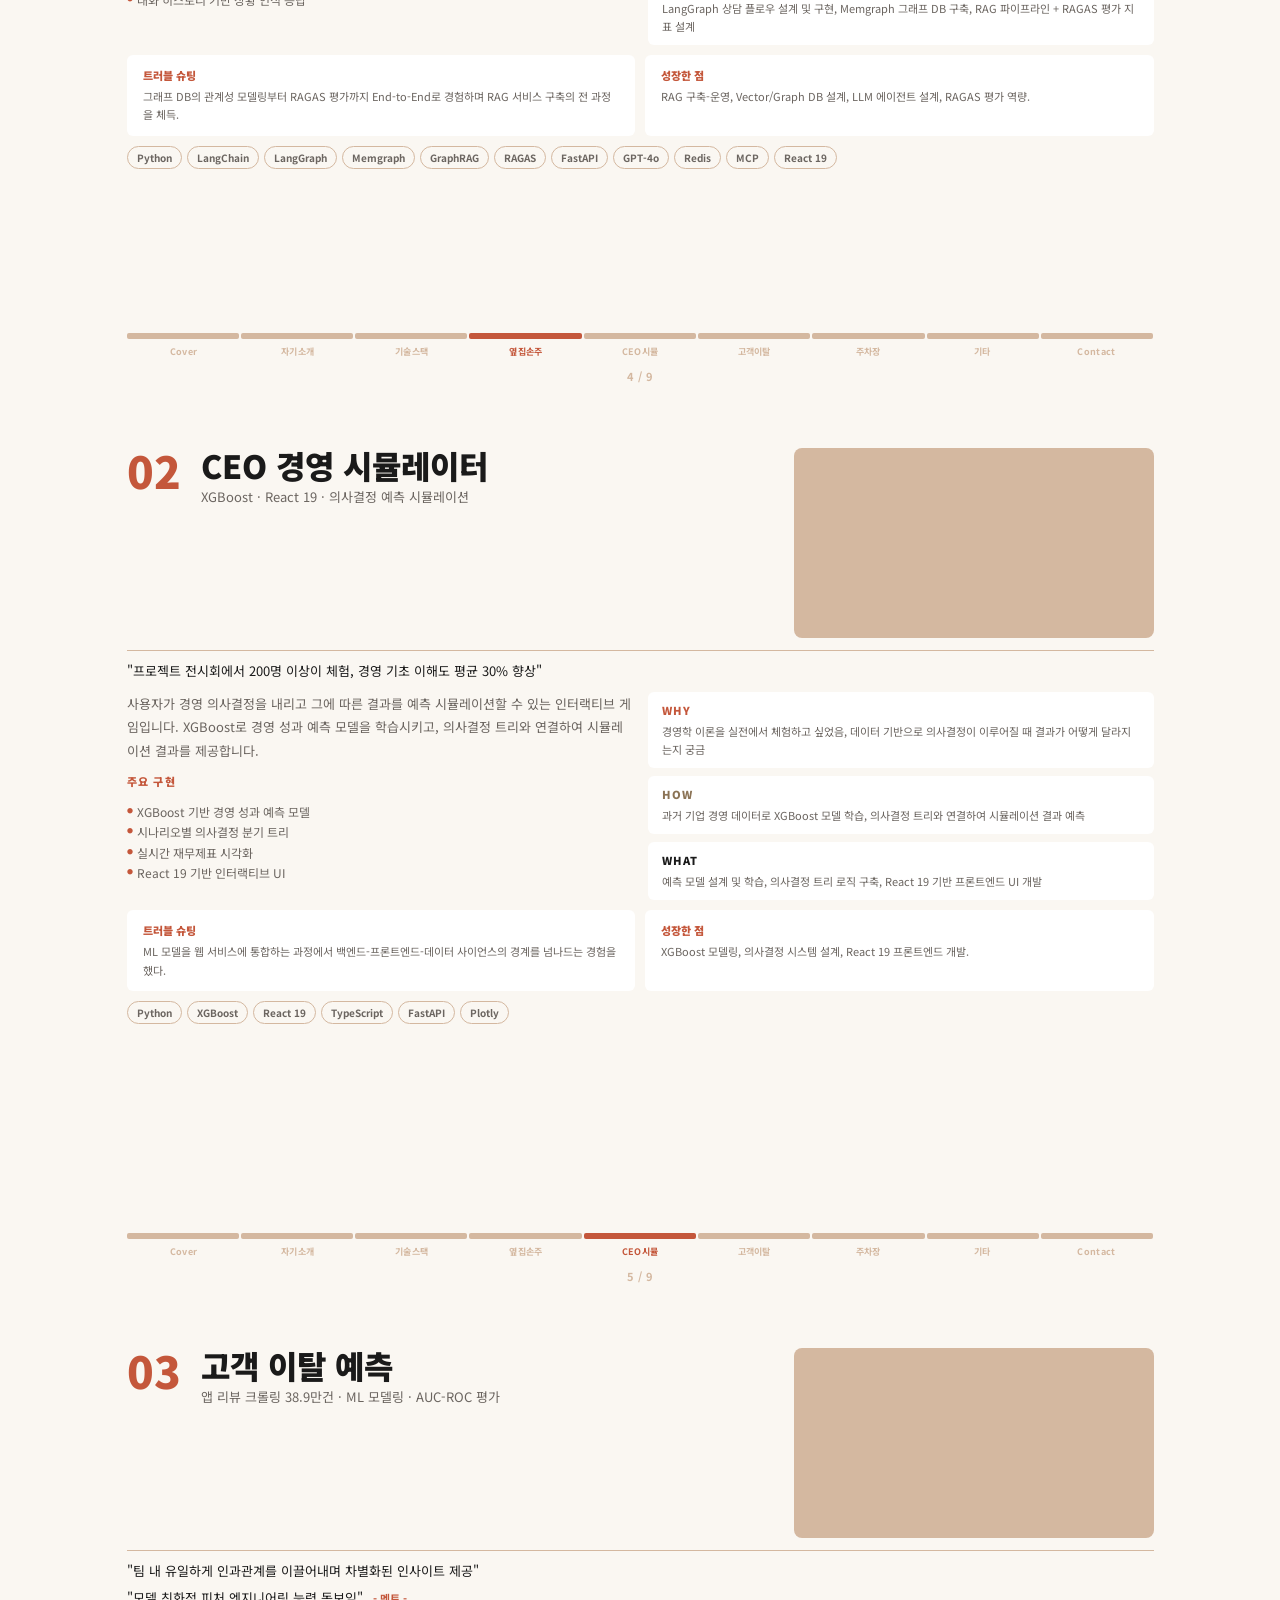
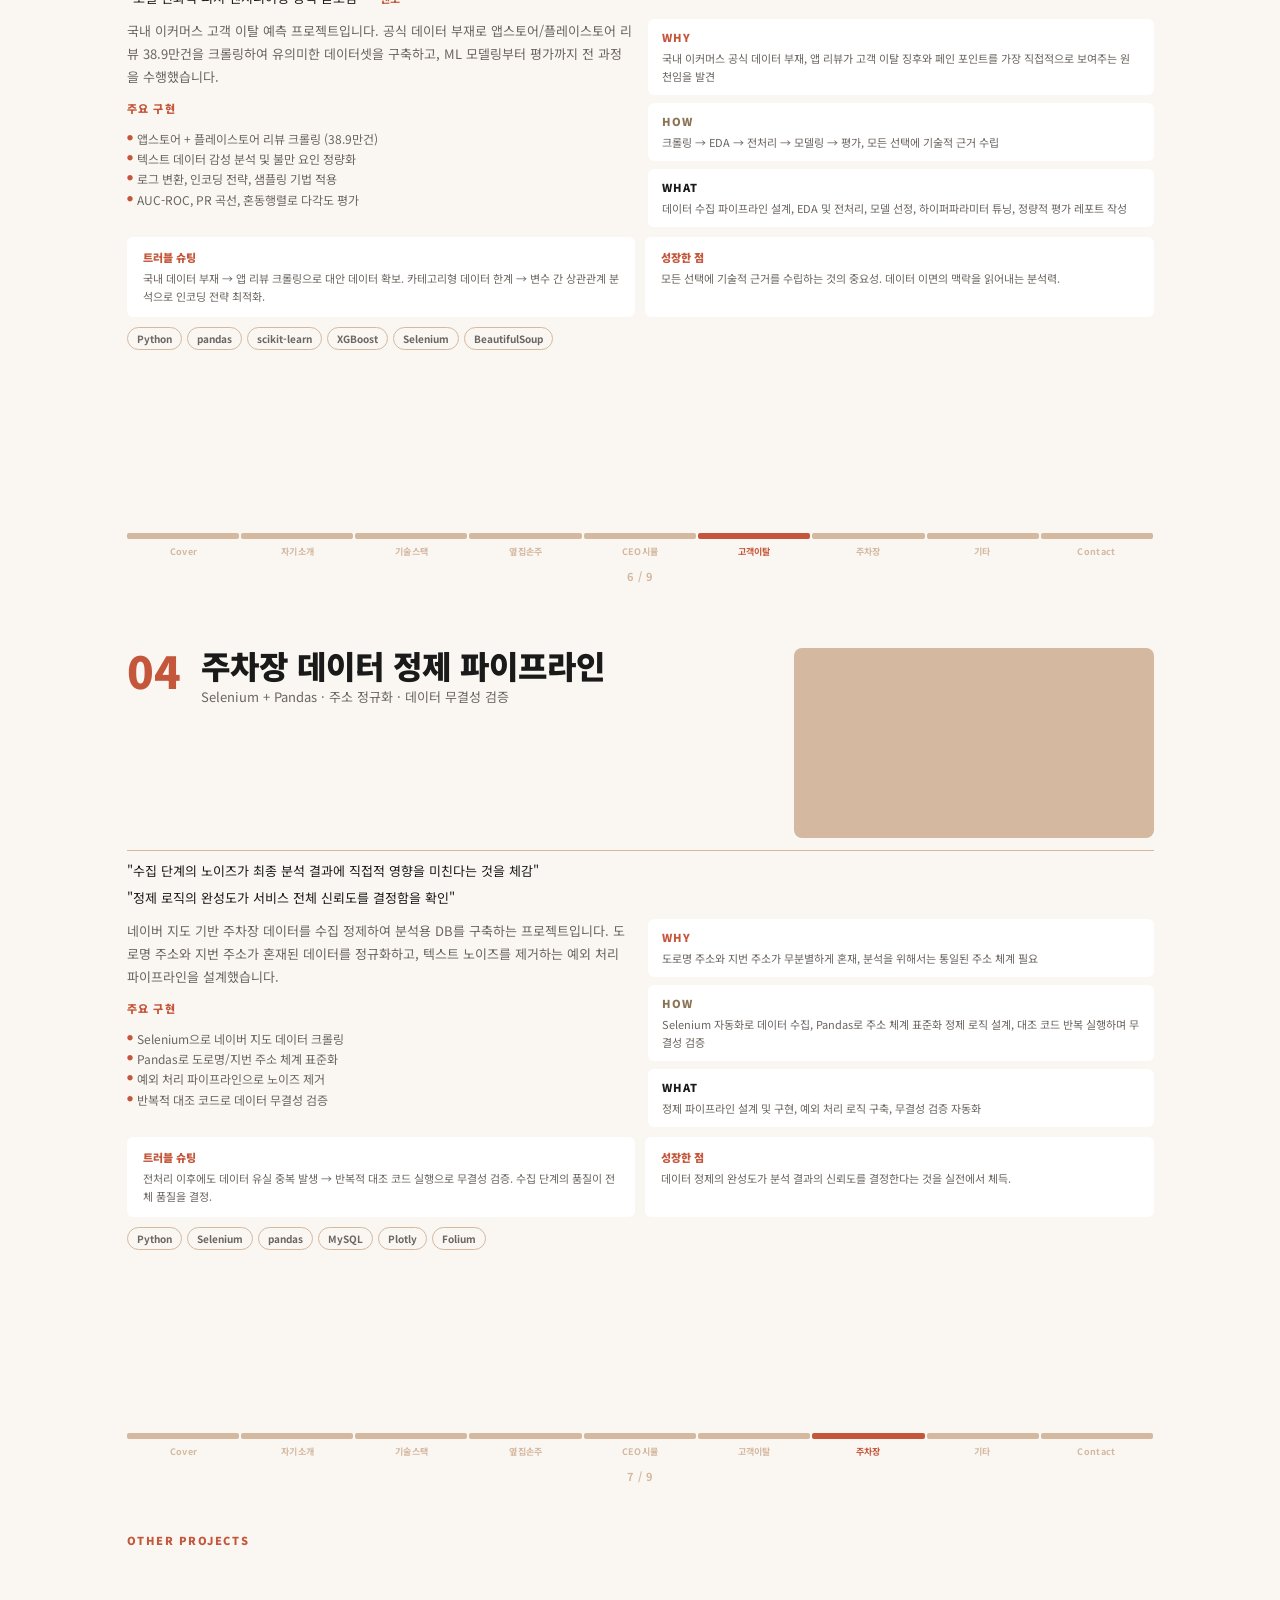
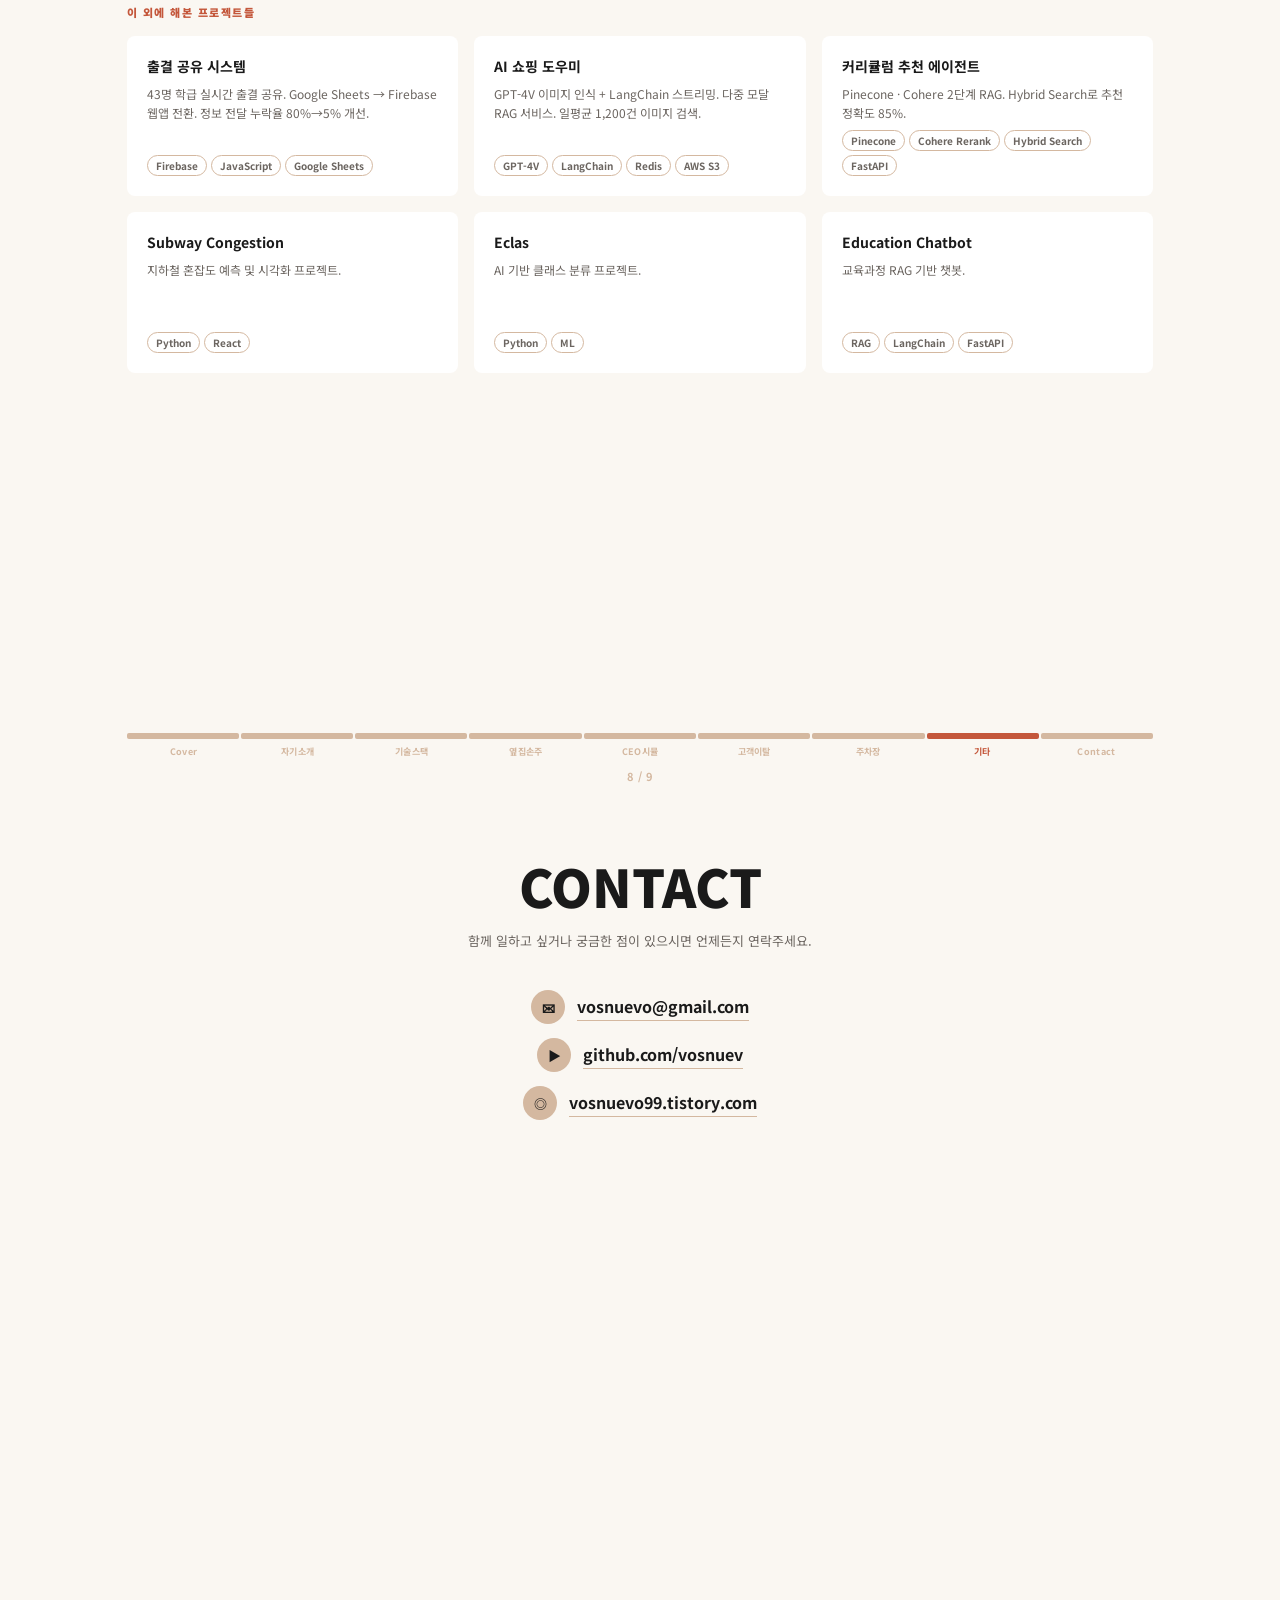
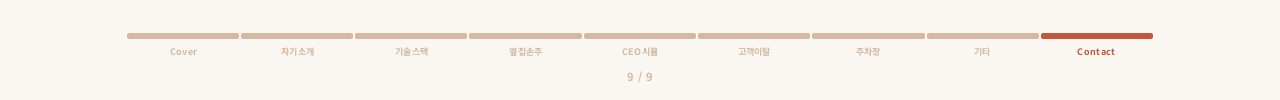
==== commit a3cc7d43: "tech: deduplicate stack, replace RAGAS with F1-Score, add harness/ontology/CLI tools - Remove duplic" ====
--- a/portfolio_V3/index.html
+++ b/portfolio_V3/index.html
@@ -975,6 +975,7 @@
         <div class="tech-item">Git / GitHub Actions</div>
         <div class="tech-item">Selenium / BeautifulSoup</div>
         <div class="tech-item">MCP (Model Context Protocol)</div>
+        <div class="tech-item">Infisical / Vercel / Netlify</div>
       </div>
 
       <div>
@@ -997,11 +998,11 @@
 
       <div>
         <div class="tech-category-title">ML · 데이터</div>
-        <div class="tech-item">scikit-learn</div>
-        <div class="tech-item">XGBoost</div>
         <div class="tech-item">EDA (탐색적 분석)</div>
-        <div class="tech-item">모델 평가 (AUC-ROC, RAGAS)</div>
+        <div class="tech-item">모델 평가 (AUC-ROC, F1-Score)</div>
         <div class="tech-item">피처 엔지니어링</div>
+        <div class="tech-item">하네스 엔지니어링</div>
+        <div class="tech-item">온톨로지</div>
       </div>
 
     </div>
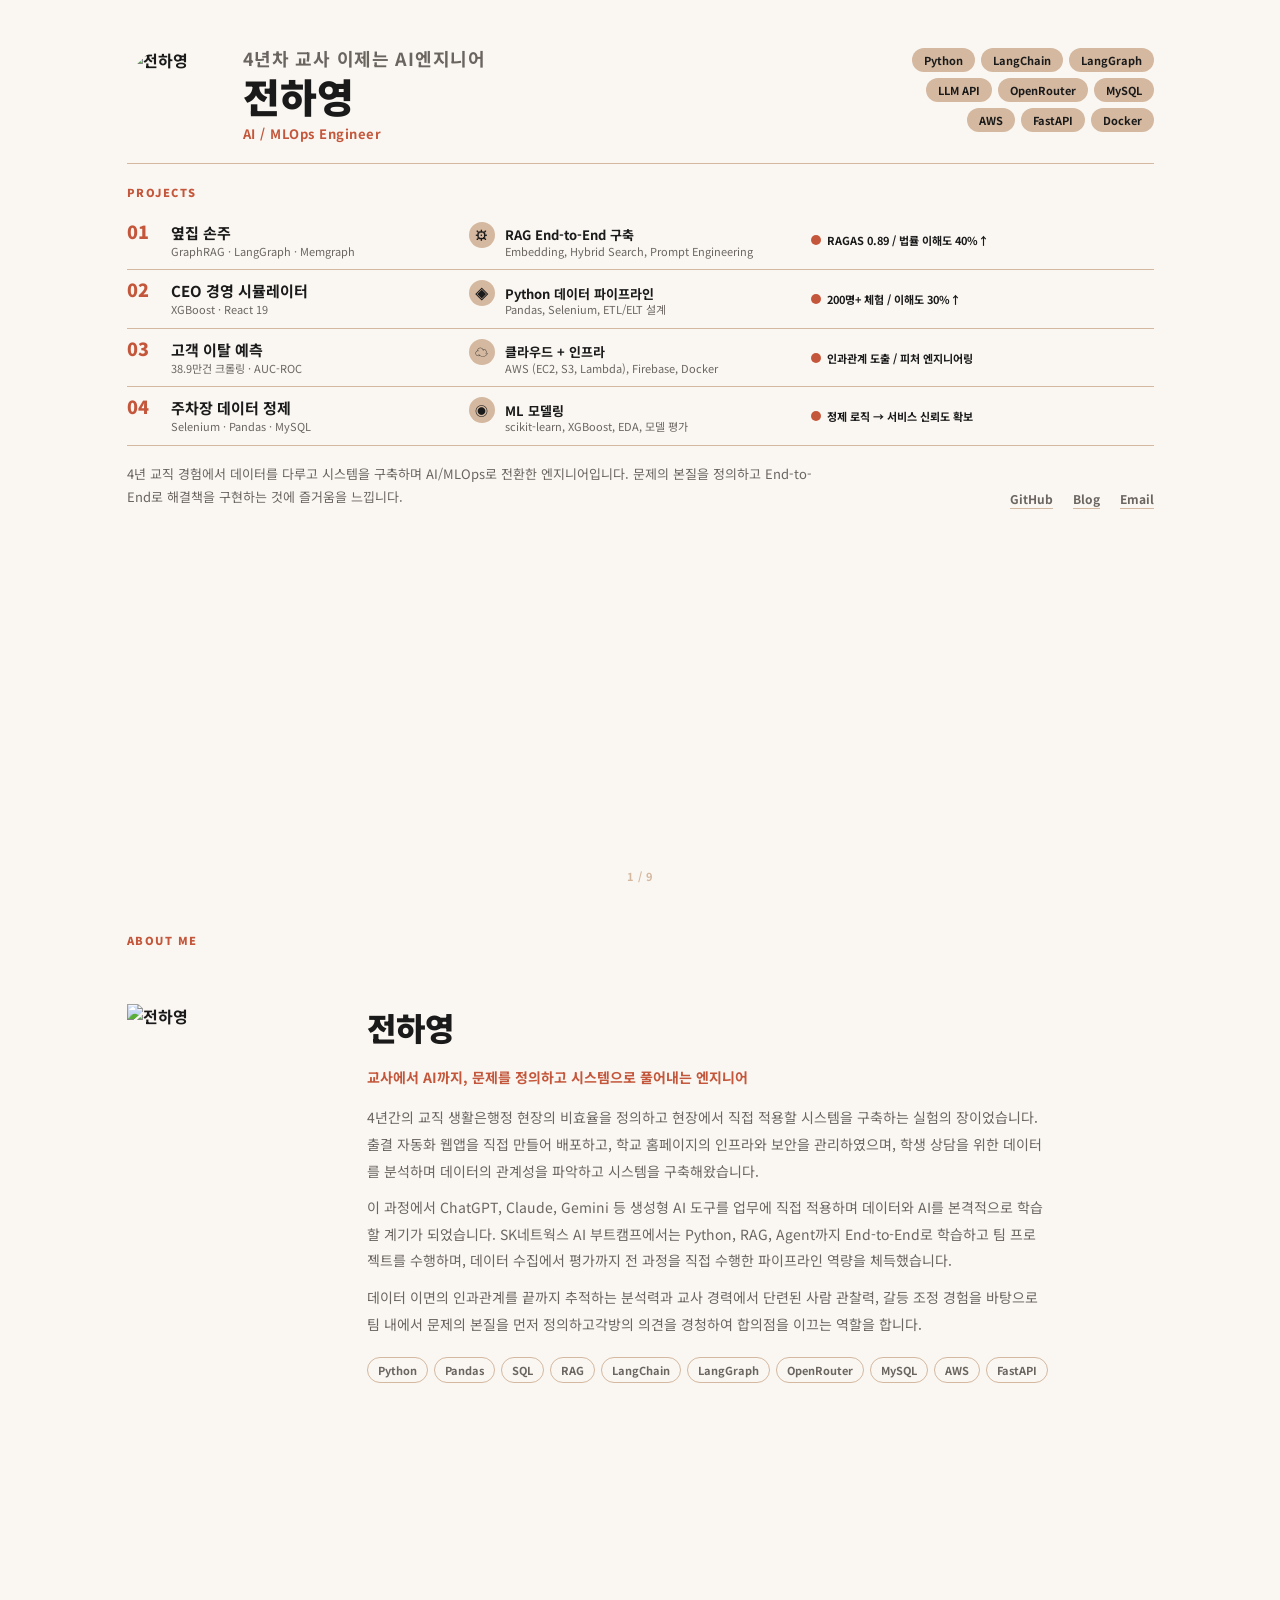
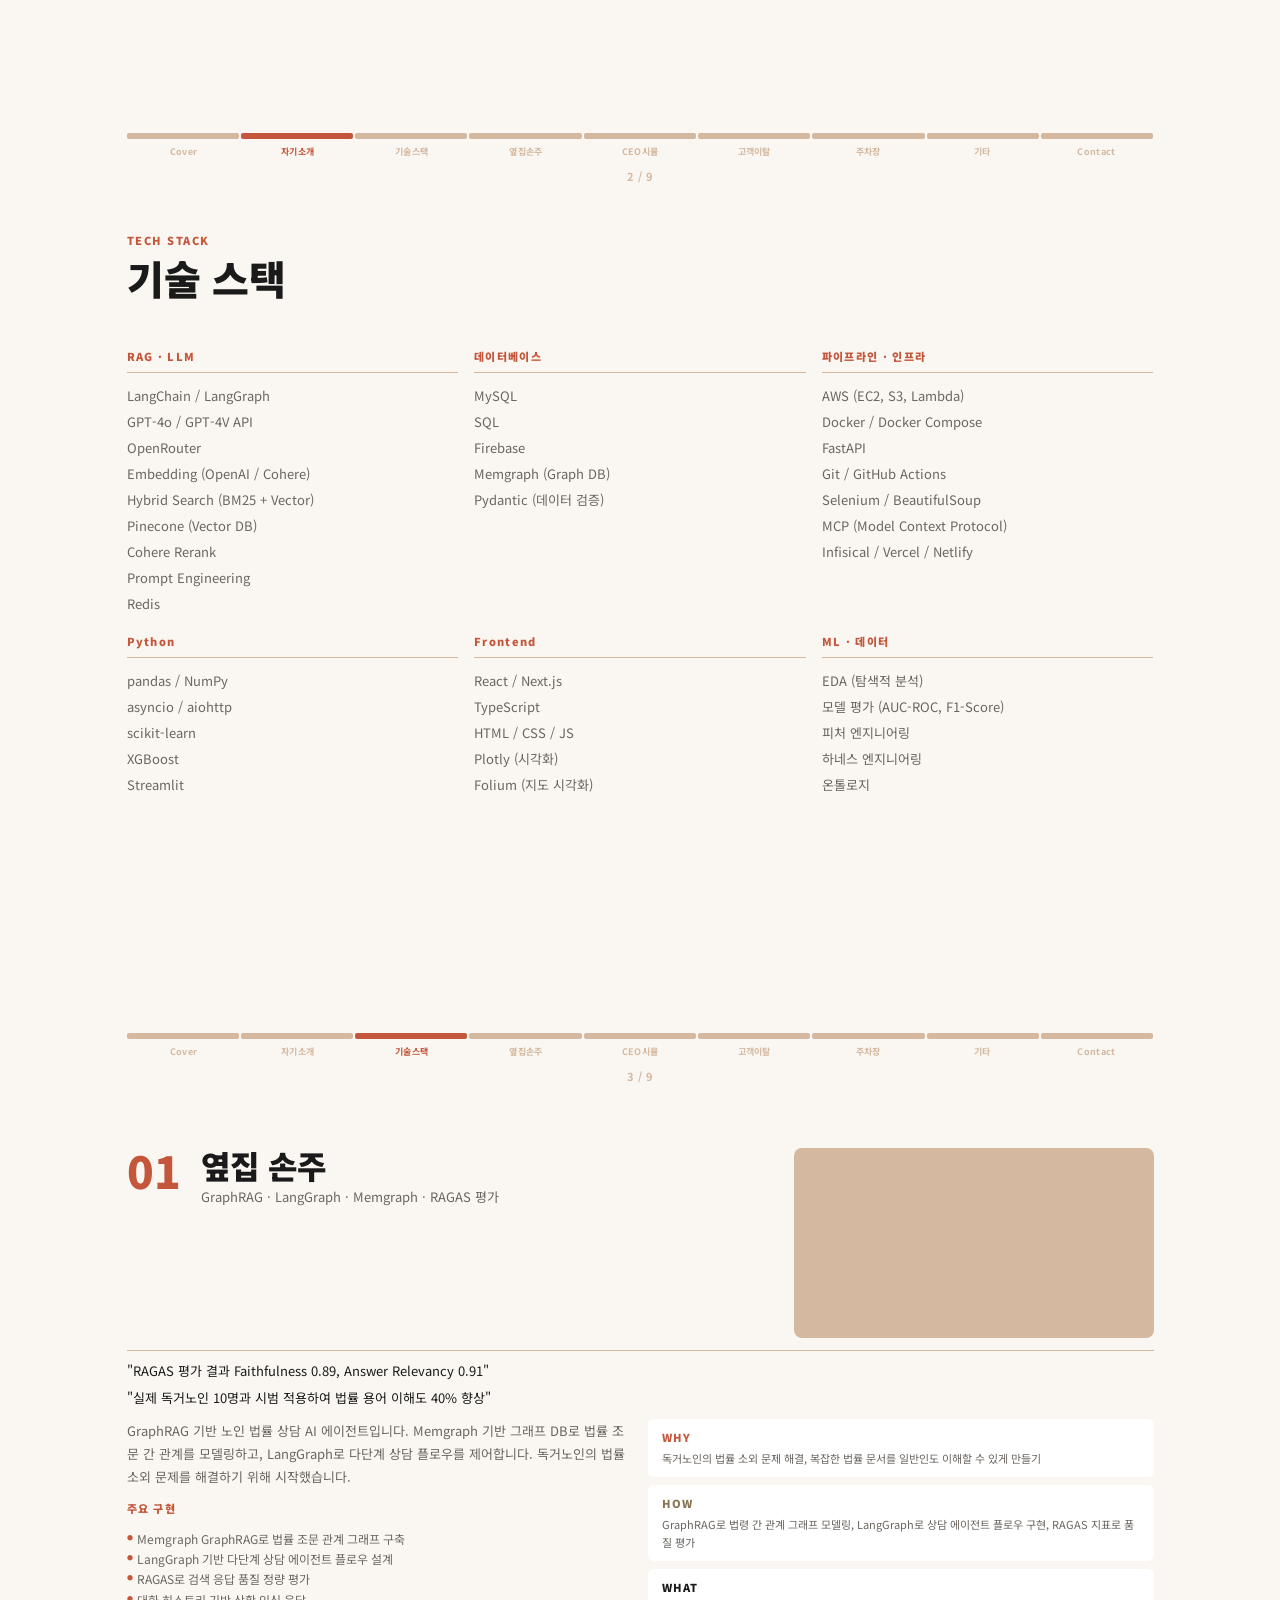
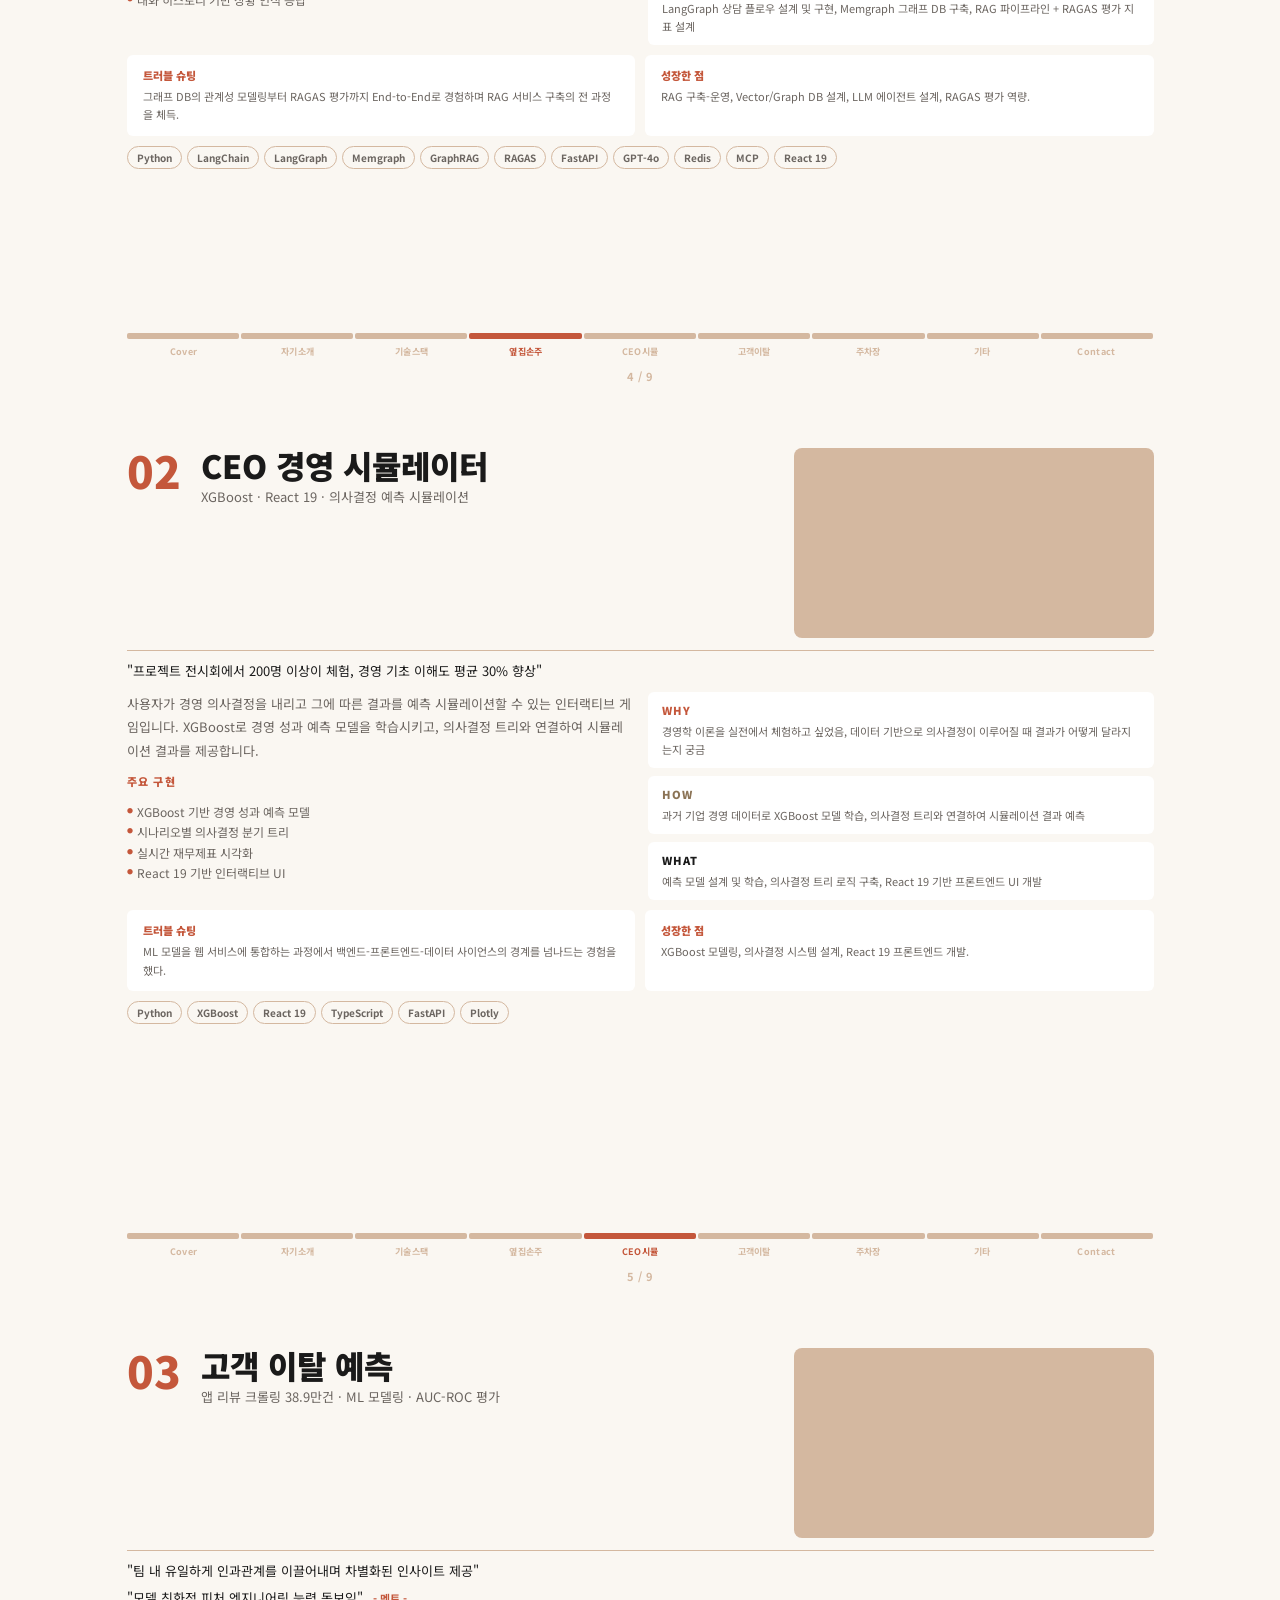
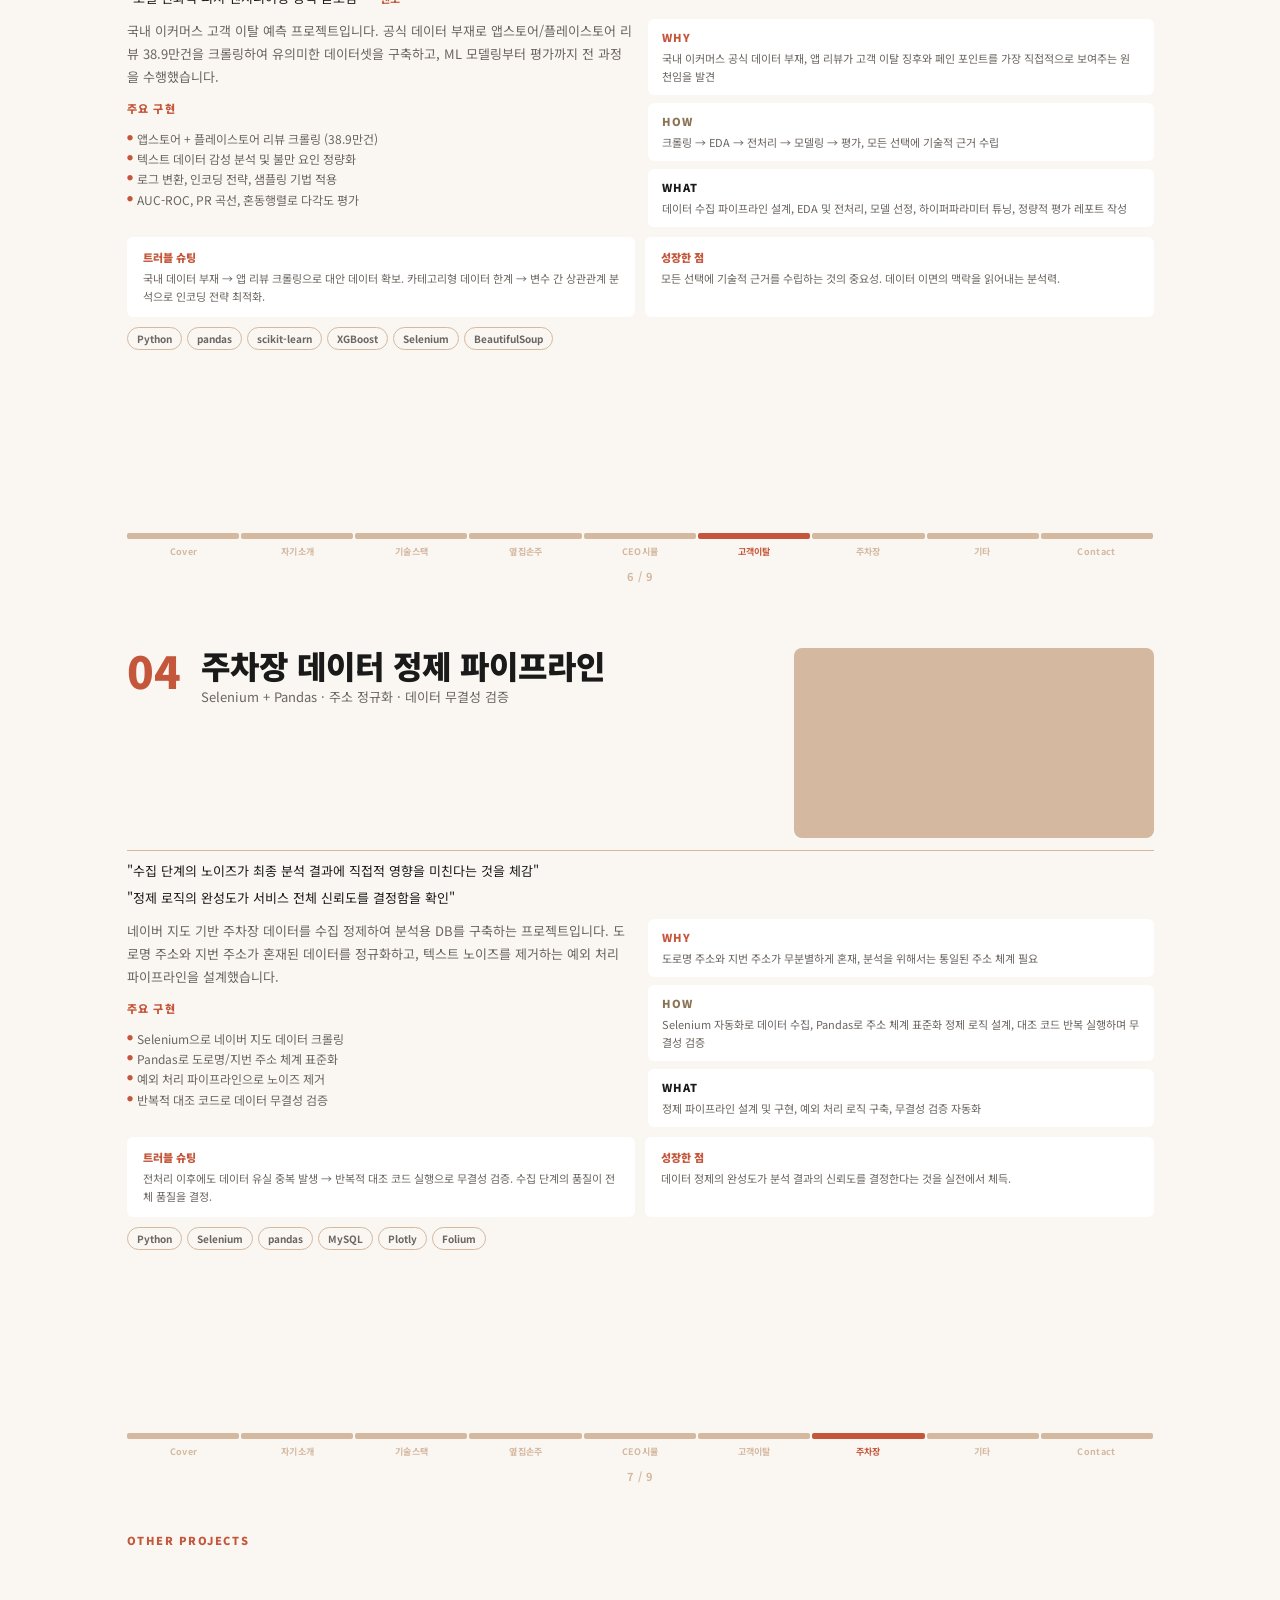
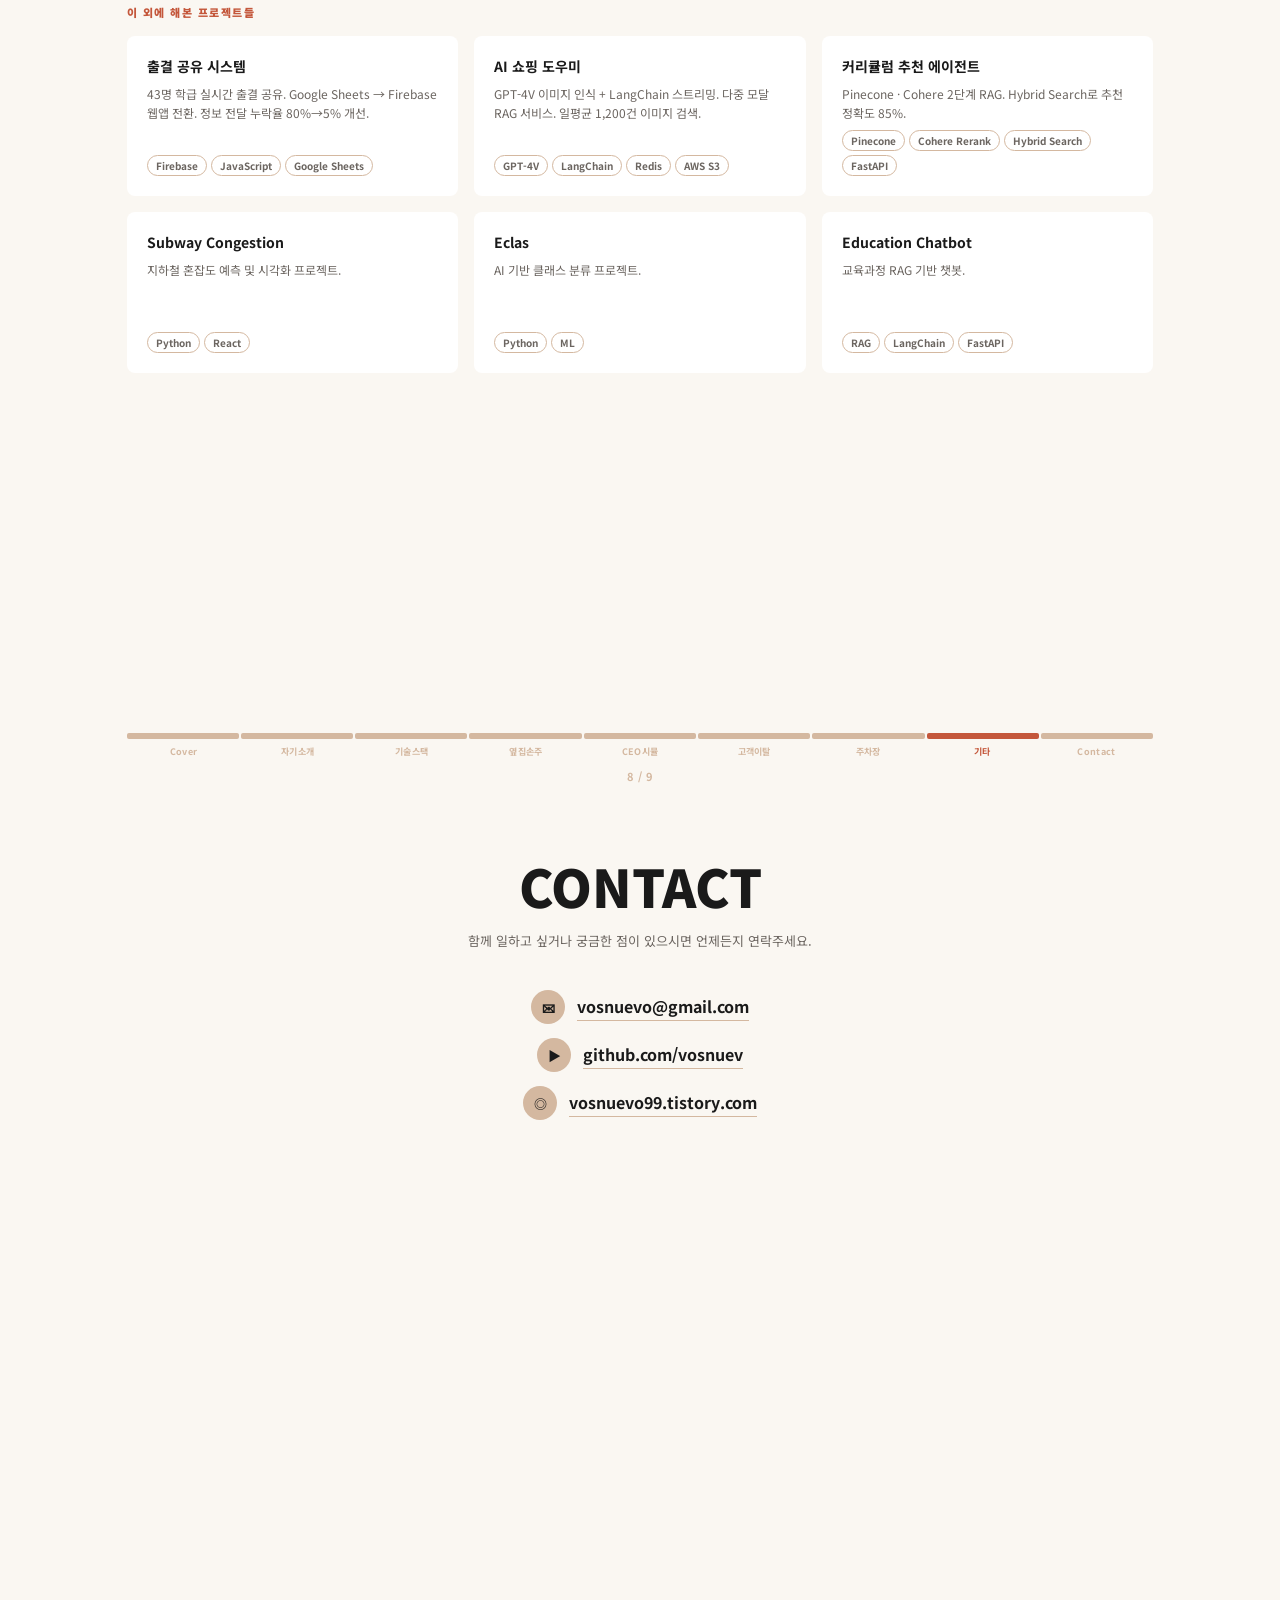
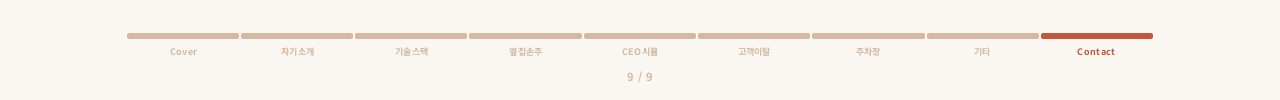
==== commit 46170681: "cover: add circular result badges to each project row - Change grid to 3 columns: project | experien" ====
--- a/portfolio_V3/index.html
+++ b/portfolio_V3/index.html
@@ -192,13 +192,14 @@
     margin-bottom: 12px;
   }
 
-  /* Each project row: project info | experience annotation */
+  /* Each project row: project info | experience annotation | result badge */
   .cover-project-row {
     display: grid;
-    grid-template-columns: 1fr 1fr;
+    grid-template-columns: 1fr 1fr 1fr;
     gap: 0;
     padding: 10px 0;
     border-bottom: 1px solid var(--sand);
+    align-items: center;
   }
 
   .cover-project-row:last-child {
@@ -242,6 +243,29 @@
     display: flex;
     align-items: baseline;
     gap: 10px;
+  }
+
+  /* RESULT badge — circular */
+  .cover-result-badge {
+    display: flex;
+    align-items: center;
+    gap: 6px;
+    flex-shrink: 0;
+  }
+
+  .cover-result-dot {
+    width: 10px;
+    height: 10px;
+    border-radius: 50%;
+    background: var(--accent);
+    flex-shrink: 0;
+  }
+
+  .cover-result-text {
+    font-size: 11px;
+    font-weight: 700;
+    color: var(--text);
+    white-space: nowrap;
   }
 
   .cover-exp-icon {
@@ -798,6 +822,10 @@
             <div class="cover-exp-text">Embedding, Hybrid Search, Prompt Engineering</div>
           </div>
         </div>
+        <div class="cover-result-badge">
+          <div class="cover-result-dot"></div>
+          <div class="cover-result-text">RAGAS 0.89 / 법률 이해도 40%↑</div>
+        </div>
       </div>
 
       <div class="cover-project-row">
@@ -815,6 +843,10 @@
             <div class="cover-exp-text">Pandas, Selenium, ETL/ELT 설계</div>
           </div>
         </div>
+        <div class="cover-result-badge">
+          <div class="cover-result-dot"></div>
+          <div class="cover-result-text">200명+ 체험 / 이해도 30%↑</div>
+        </div>
       </div>
 
       <div class="cover-project-row">
@@ -832,6 +864,10 @@
             <div class="cover-exp-text">AWS (EC2, S3, Lambda), Firebase, Docker</div>
           </div>
         </div>
+        <div class="cover-result-badge">
+          <div class="cover-result-dot"></div>
+          <div class="cover-result-text">인과관계 도출 / 피처 엔지니어링</div>
+        </div>
       </div>
 
       <div class="cover-project-row">
@@ -848,6 +884,10 @@
             <div class="cover-exp-label">ML 모델링</div>
             <div class="cover-exp-text">scikit-learn, XGBoost, EDA, 모델 평가</div>
           </div>
+        </div>
+        <div class="cover-result-badge">
+          <div class="cover-result-dot"></div>
+          <div class="cover-result-text">정제 로직 → 서비스 신뢰도 확보</div>
         </div>
       </div>
     </div>
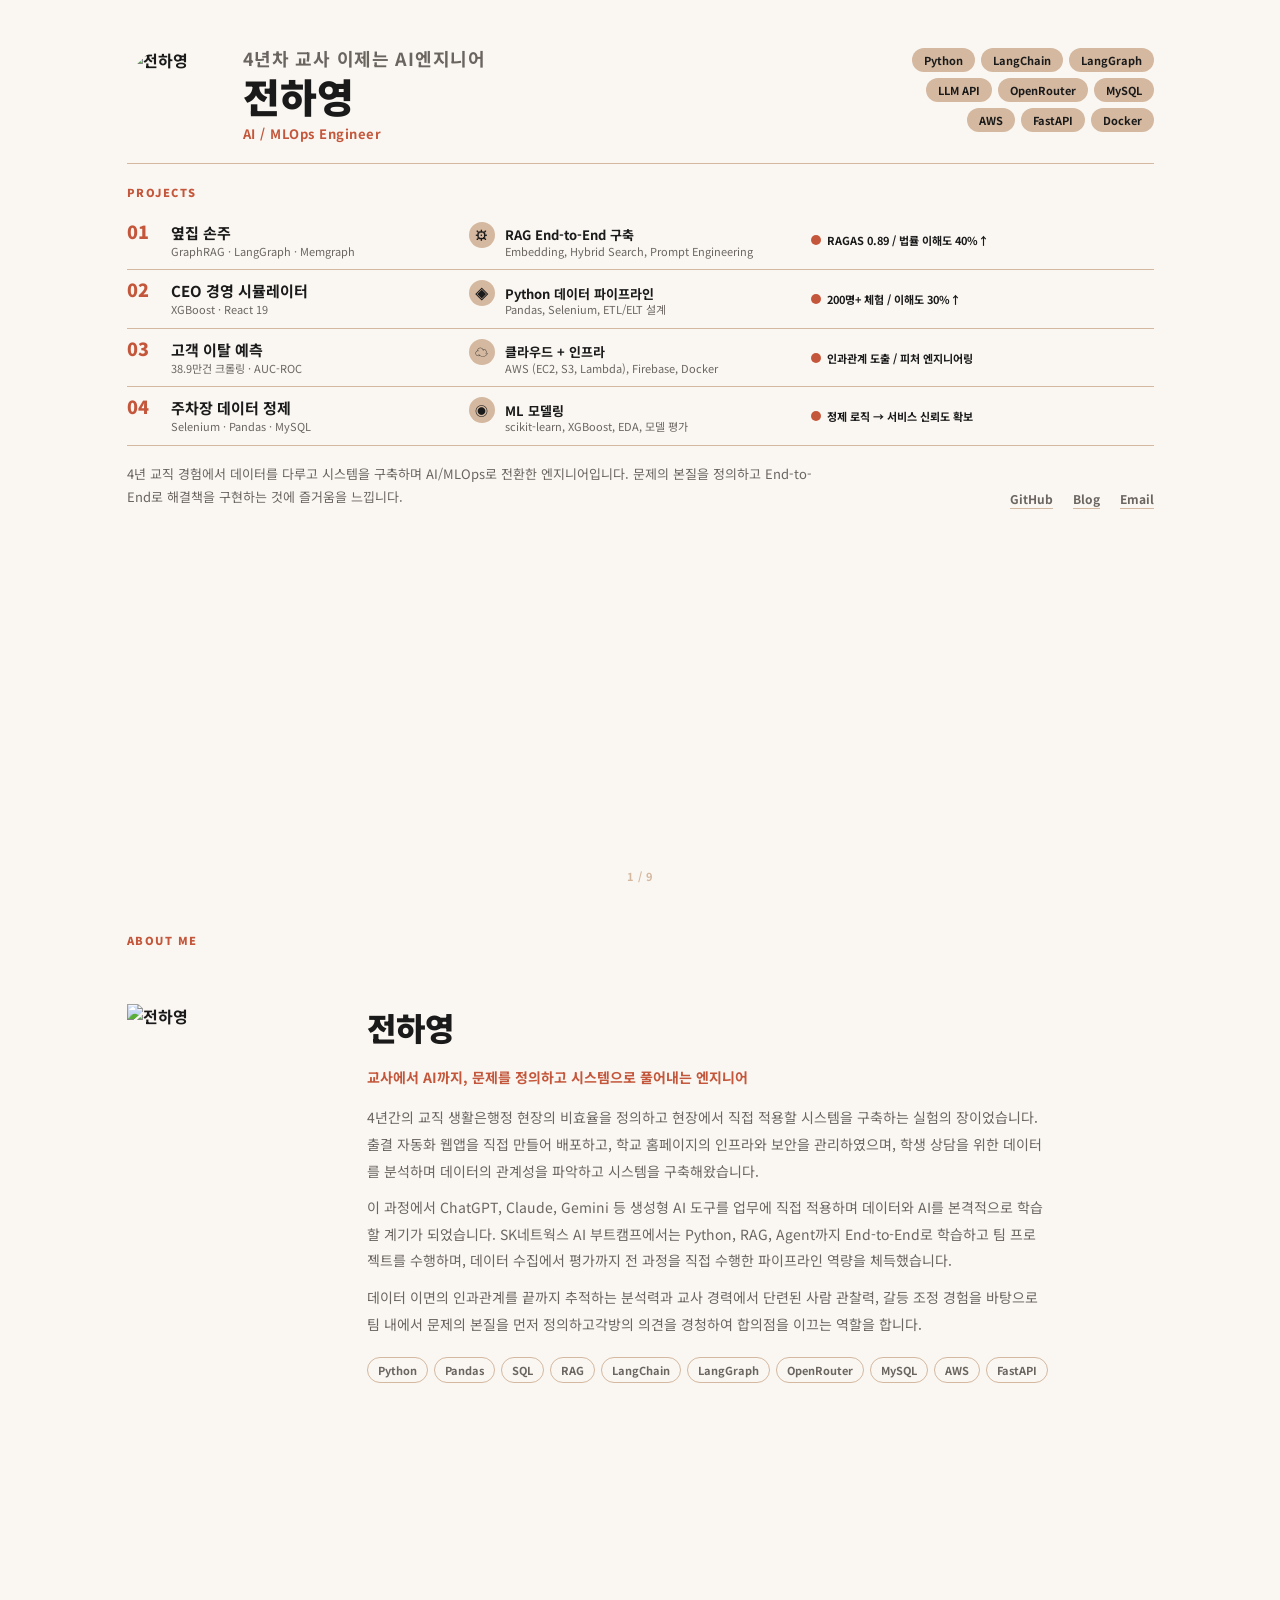
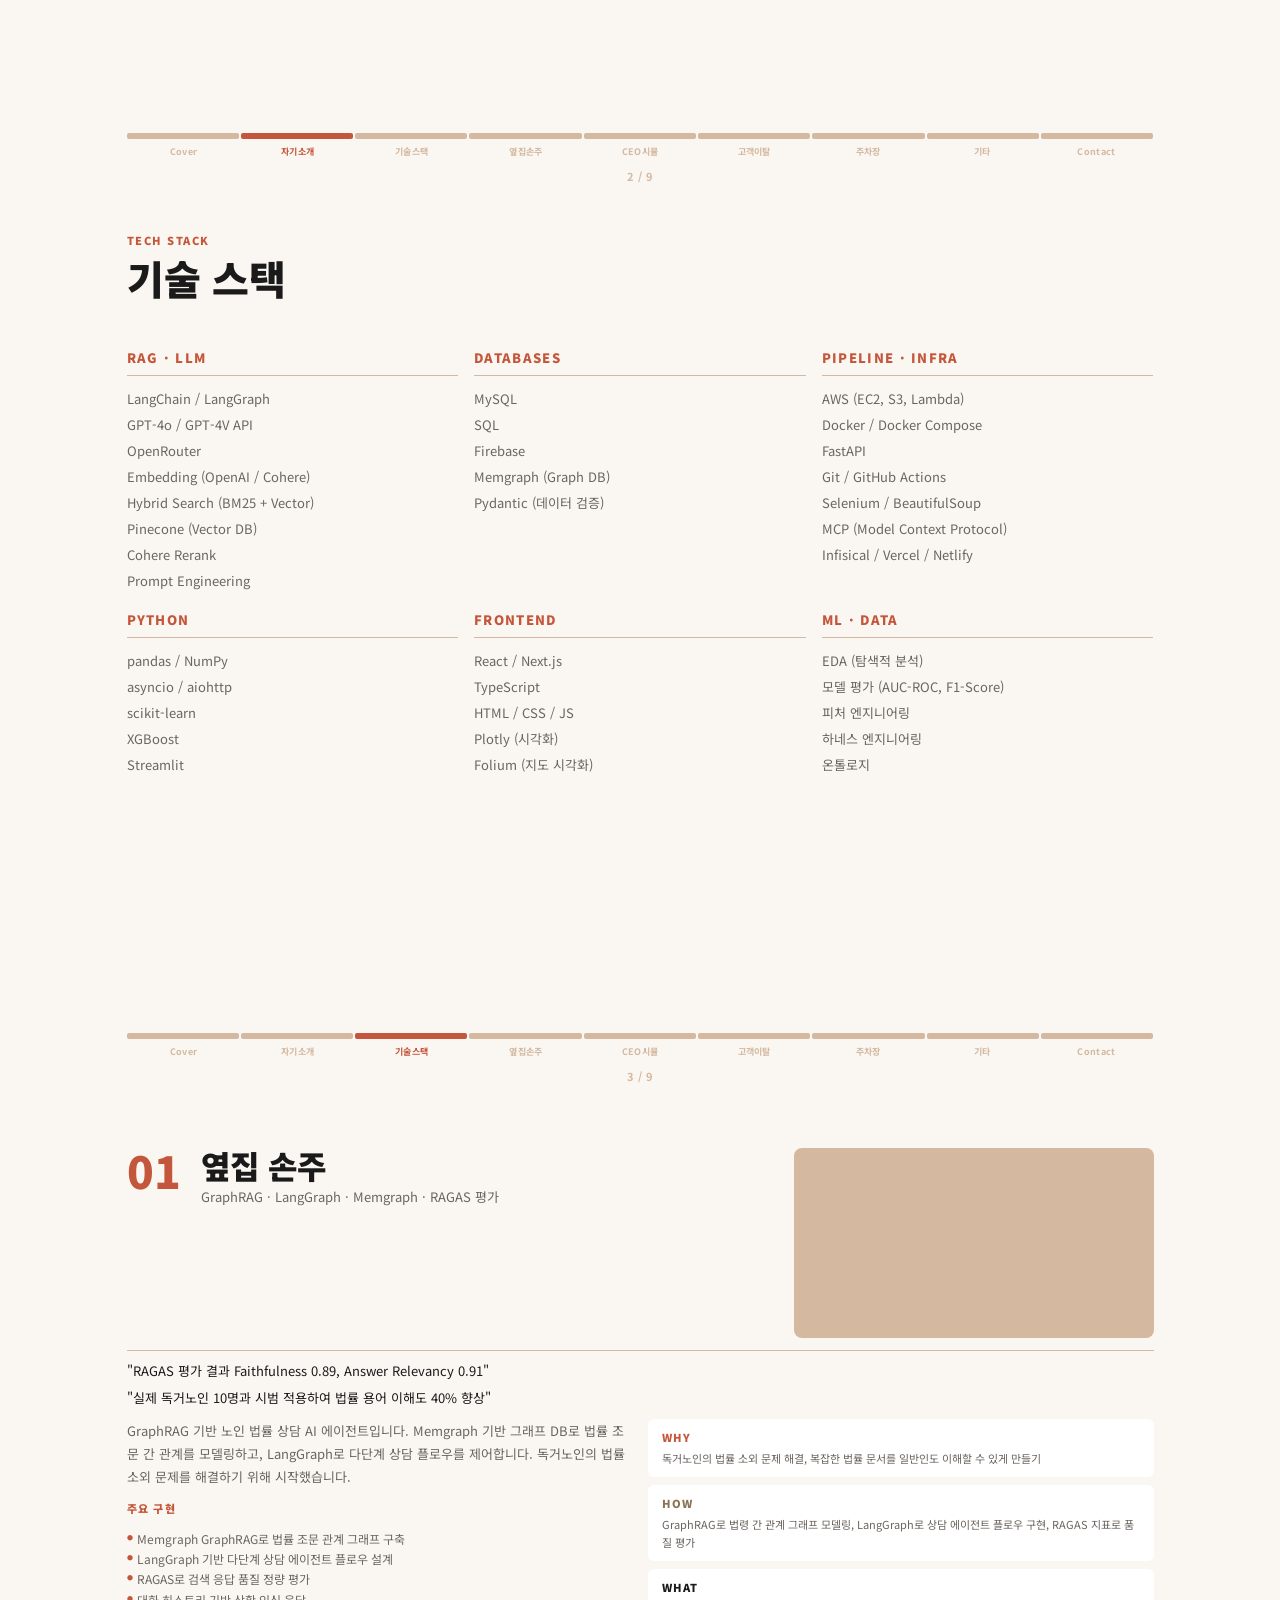
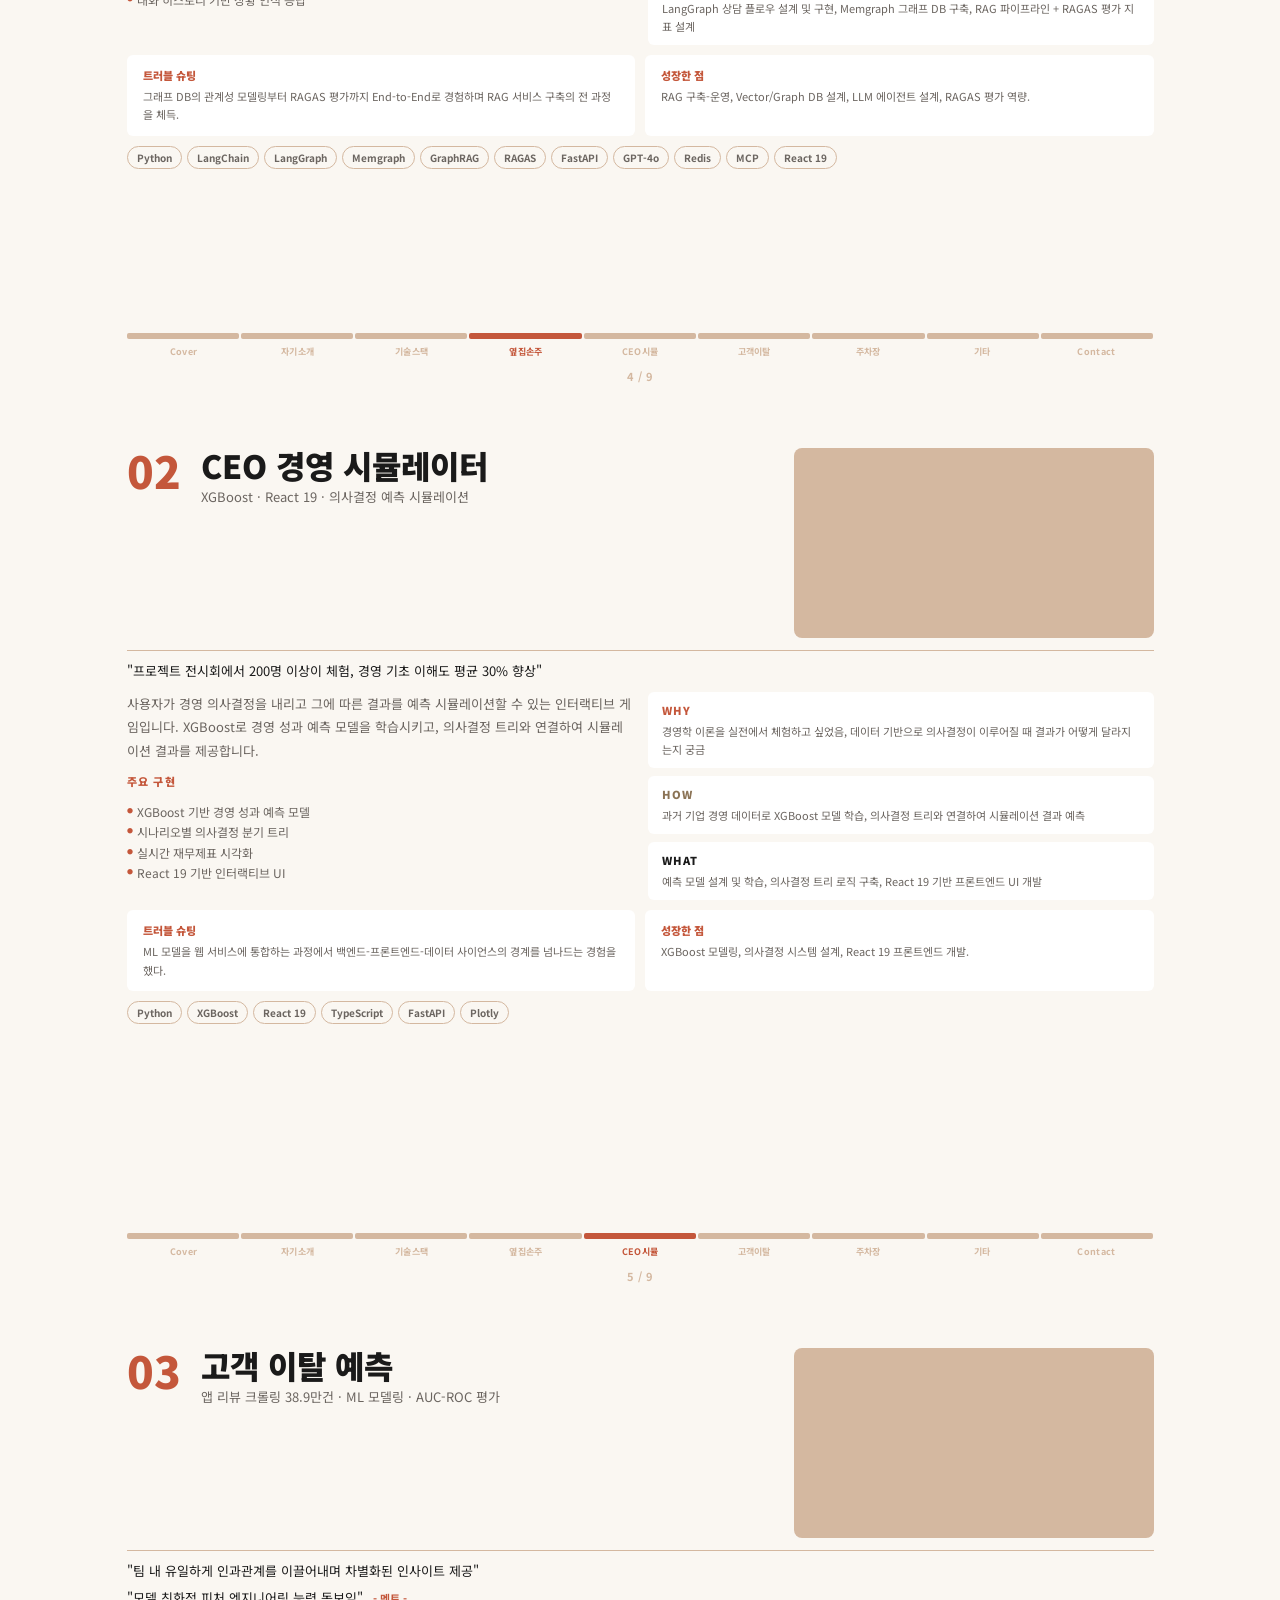
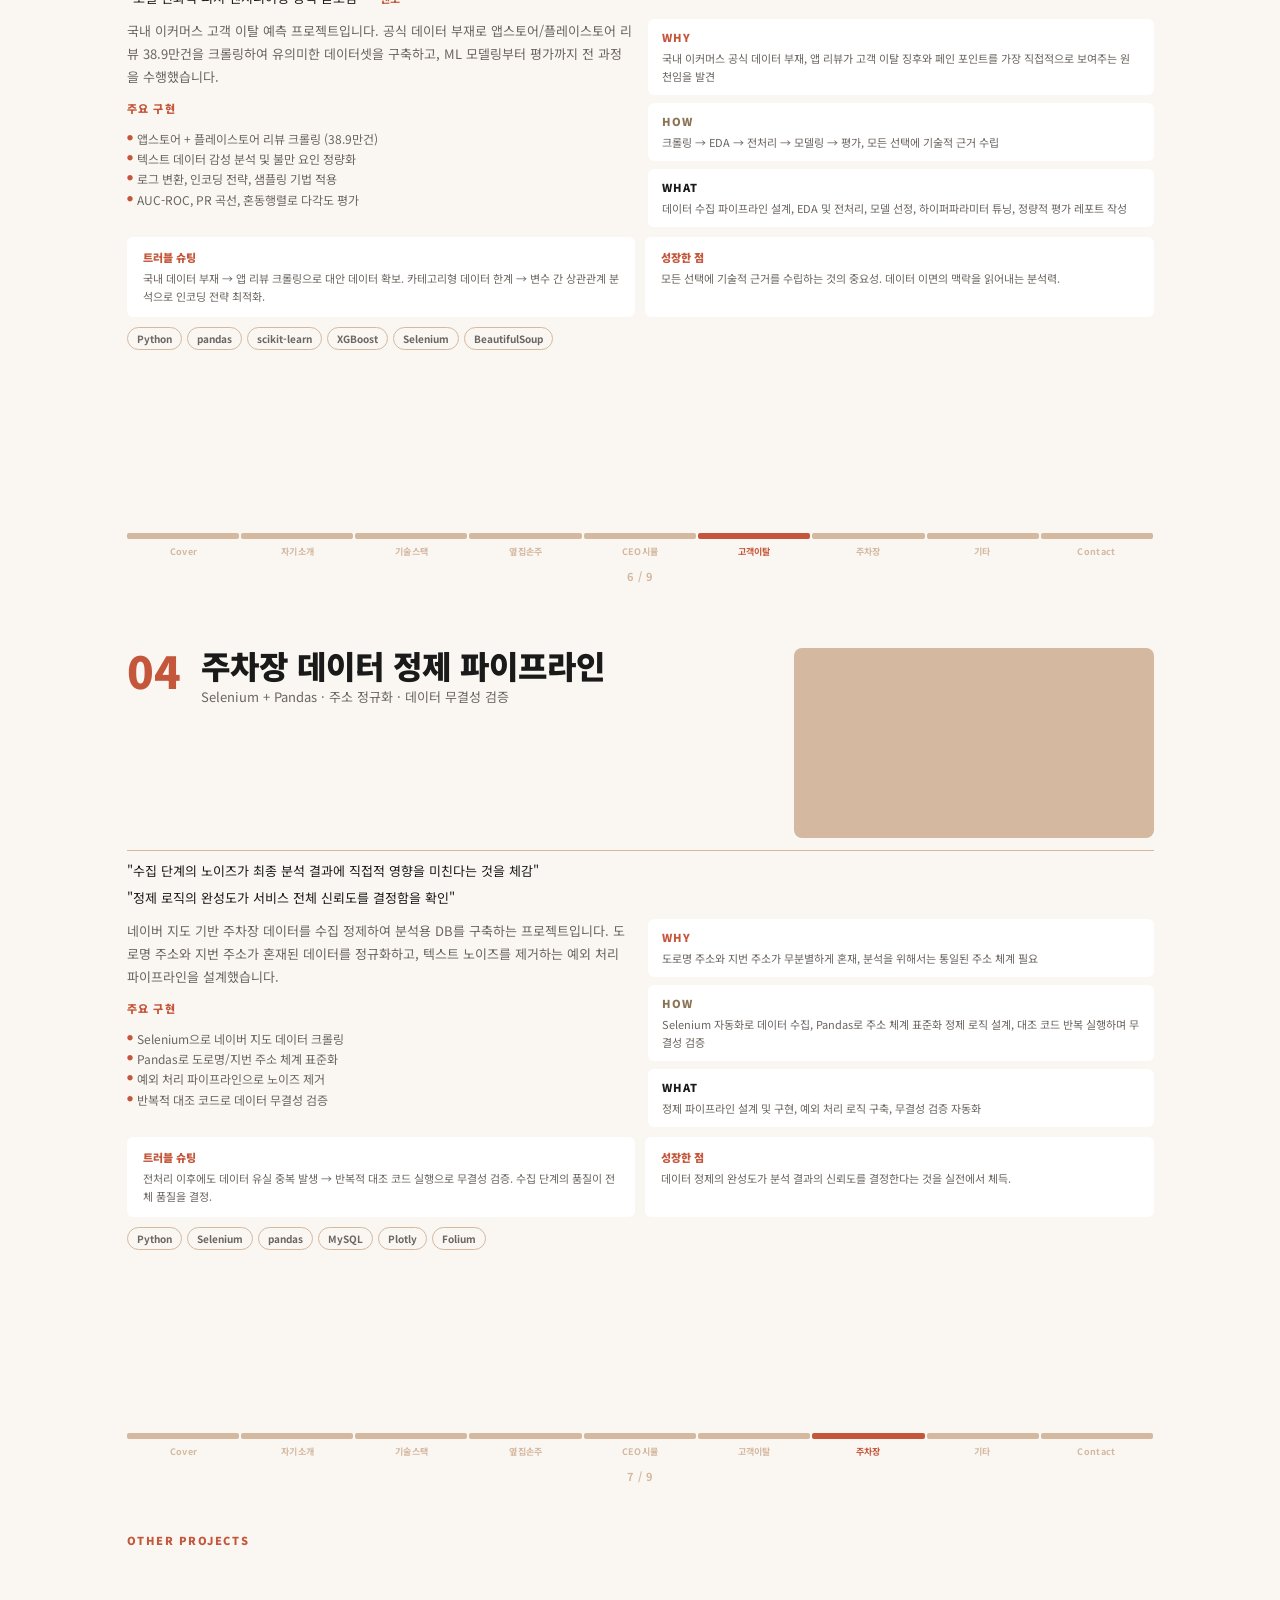
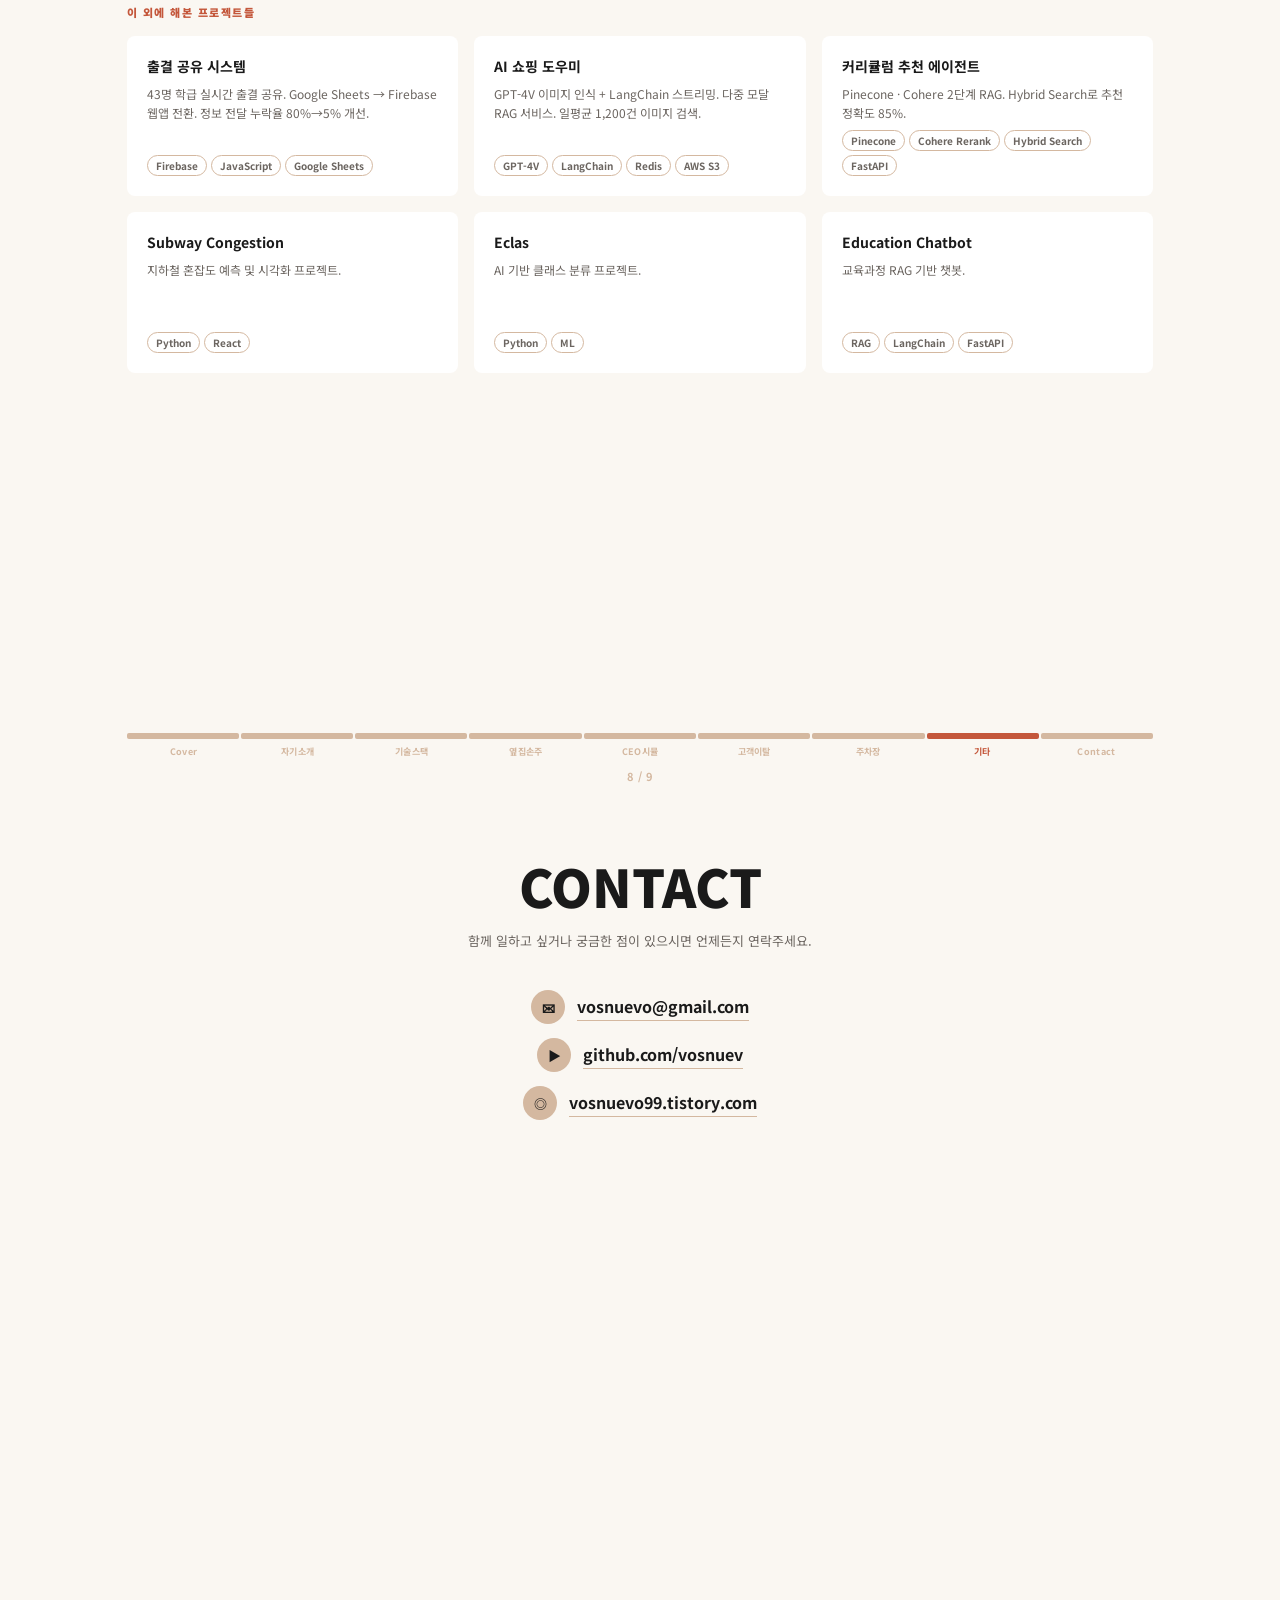
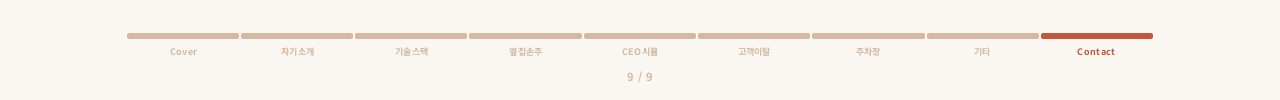
==== commit 514edaab: "tech: remove Redis, capitalize all category titles, increase category font size - Remove Redis from " ====
--- a/portfolio_V3/index.html
+++ b/portfolio_V3/index.html
@@ -416,9 +416,9 @@
   }
 
   .tech-category-title {
-    font-size: 11px;
+    font-size: 13px;
     font-weight: 900;
-    letter-spacing: 0.12em;
+    letter-spacing: 0.1em;
     color: var(--accent);
     margin-bottom: 10px;
     padding-bottom: 8px;
@@ -995,11 +995,10 @@
         <div class="tech-item">Pinecone (Vector DB)</div>
         <div class="tech-item">Cohere Rerank</div>
         <div class="tech-item">Prompt Engineering</div>
-        <div class="tech-item">Redis</div>
       </div>
 
       <div>
-        <div class="tech-category-title">데이터베이스</div>
+        <div class="tech-category-title">DATABASES</div>
         <div class="tech-item">MySQL</div>
         <div class="tech-item">SQL</div>
         <div class="tech-item">Firebase</div>
@@ -1008,7 +1007,7 @@
       </div>
 
       <div>
-        <div class="tech-category-title">파이프라인 · 인프라</div>
+        <div class="tech-category-title">PIPELINE · INFRA</div>
         <div class="tech-item">AWS (EC2, S3, Lambda)</div>
         <div class="tech-item">Docker / Docker Compose</div>
         <div class="tech-item">FastAPI</div>
@@ -1019,7 +1018,7 @@
       </div>
 
       <div>
-        <div class="tech-category-title">Python</div>
+        <div class="tech-category-title">PYTHON</div>
         <div class="tech-item">pandas / NumPy</div>
         <div class="tech-item">asyncio / aiohttp</div>
         <div class="tech-item">scikit-learn</div>
@@ -1028,7 +1027,7 @@
       </div>
 
       <div>
-        <div class="tech-category-title">Frontend</div>
+        <div class="tech-category-title">FRONTEND</div>
         <div class="tech-item">React / Next.js</div>
         <div class="tech-item">TypeScript</div>
         <div class="tech-item">HTML / CSS / JS</div>
@@ -1037,7 +1036,7 @@
       </div>
 
       <div>
-        <div class="tech-category-title">ML · 데이터</div>
+        <div class="tech-category-title">ML · DATA</div>
         <div class="tech-item">EDA (탐색적 분석)</div>
         <div class="tech-item">모델 평가 (AUC-ROC, F1-Score)</div>
         <div class="tech-item">피처 엔지니어링</div>
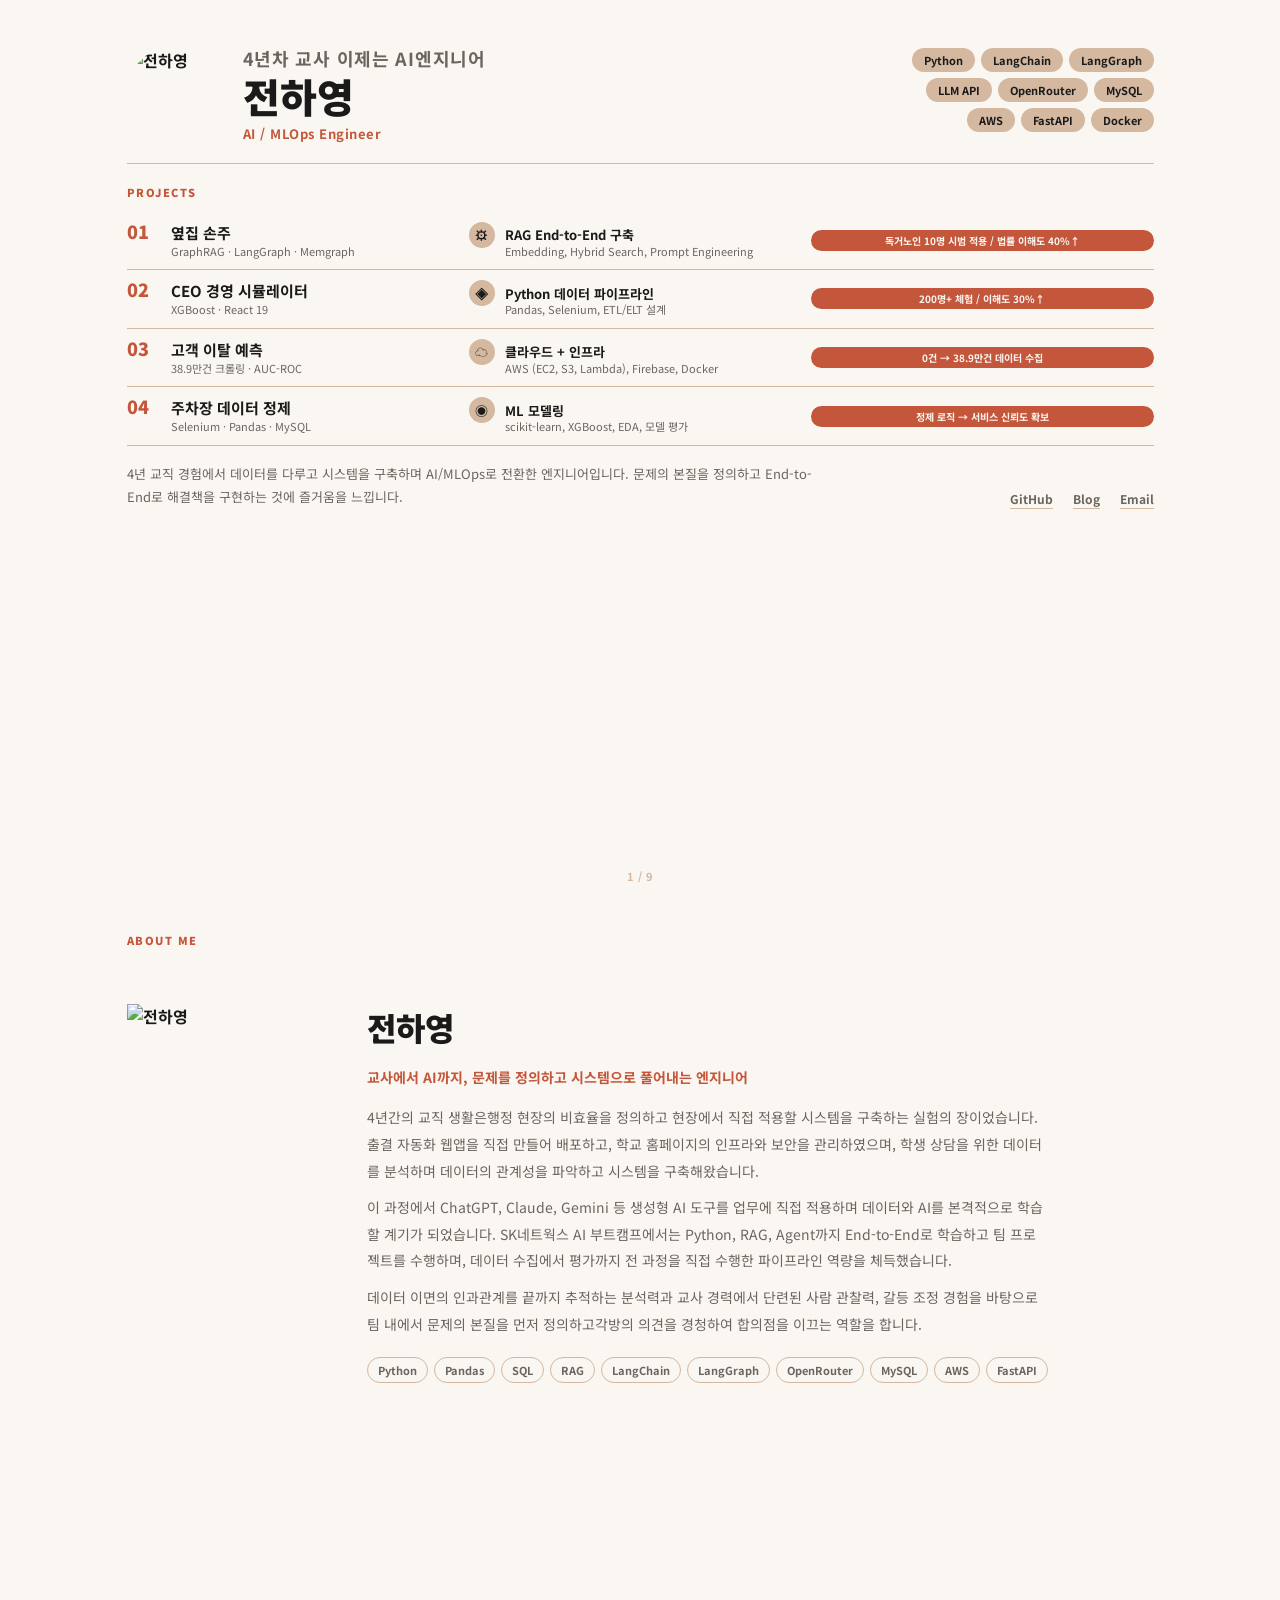
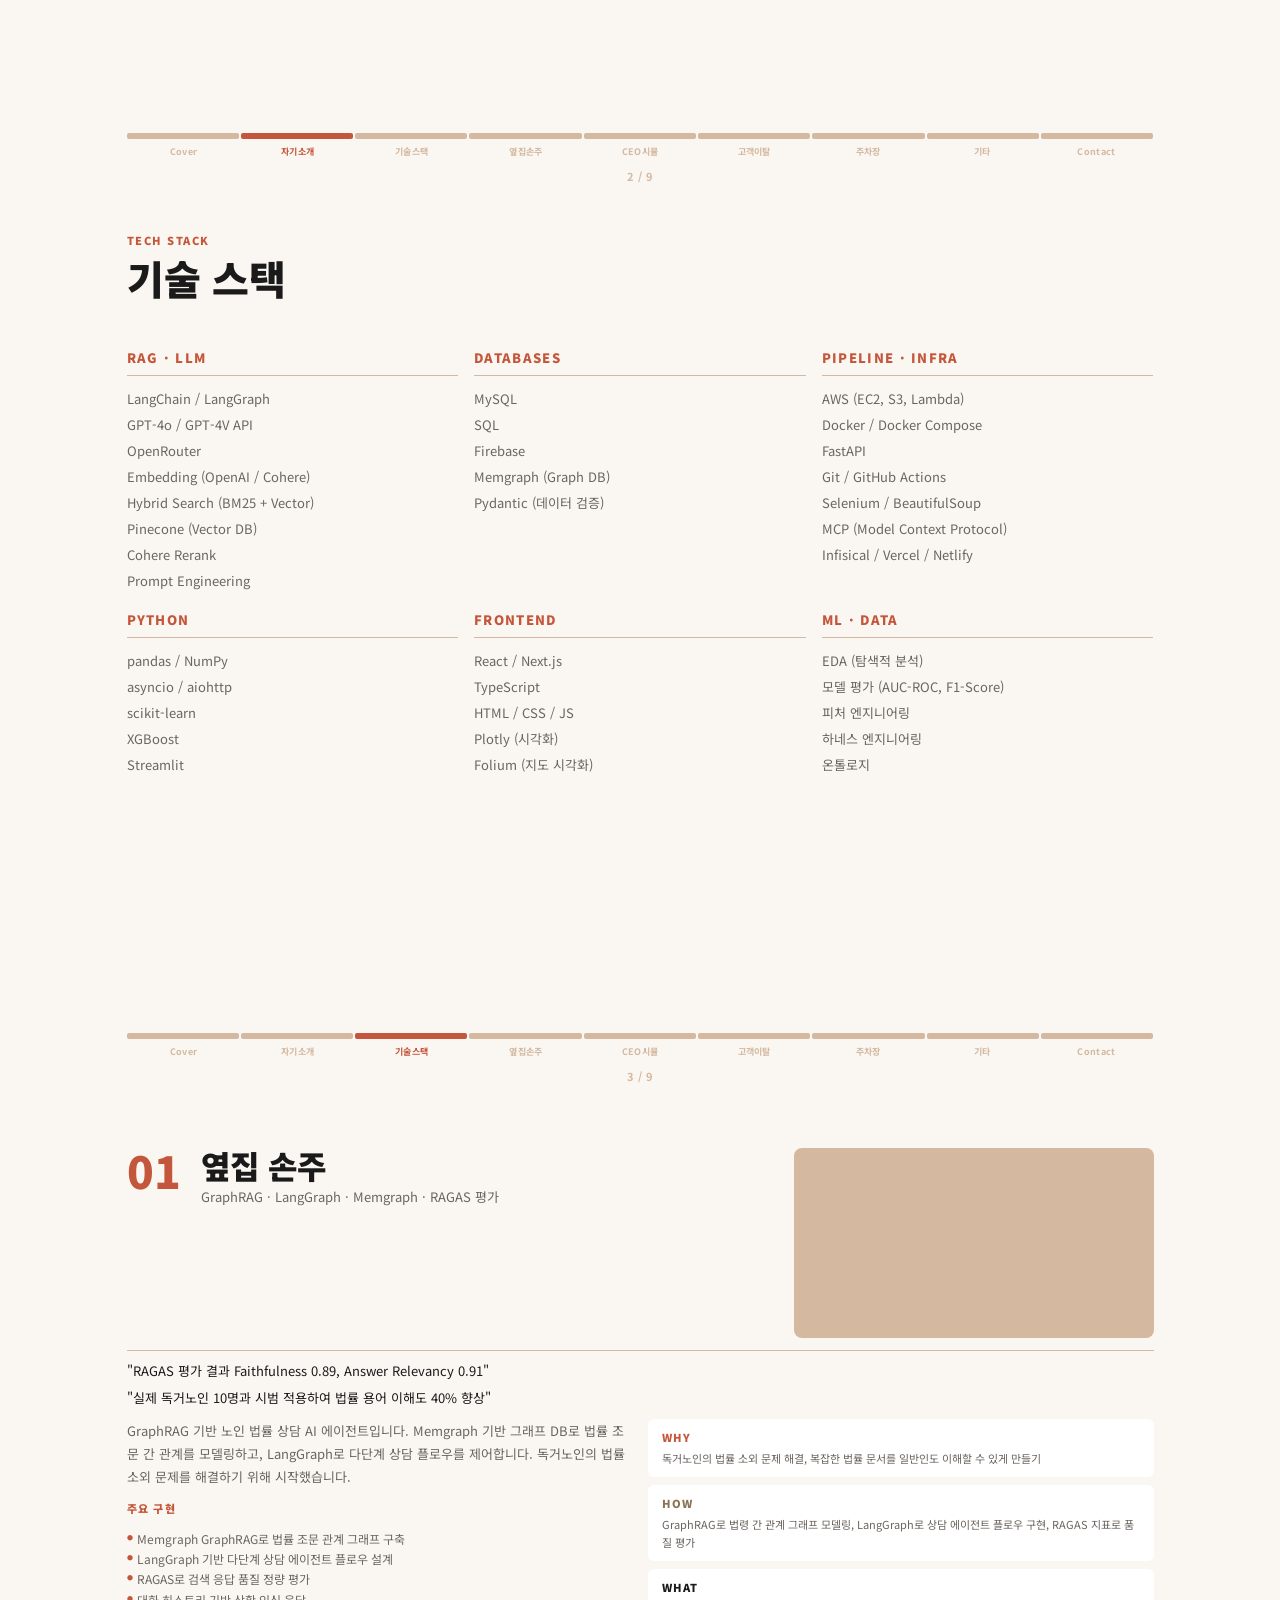
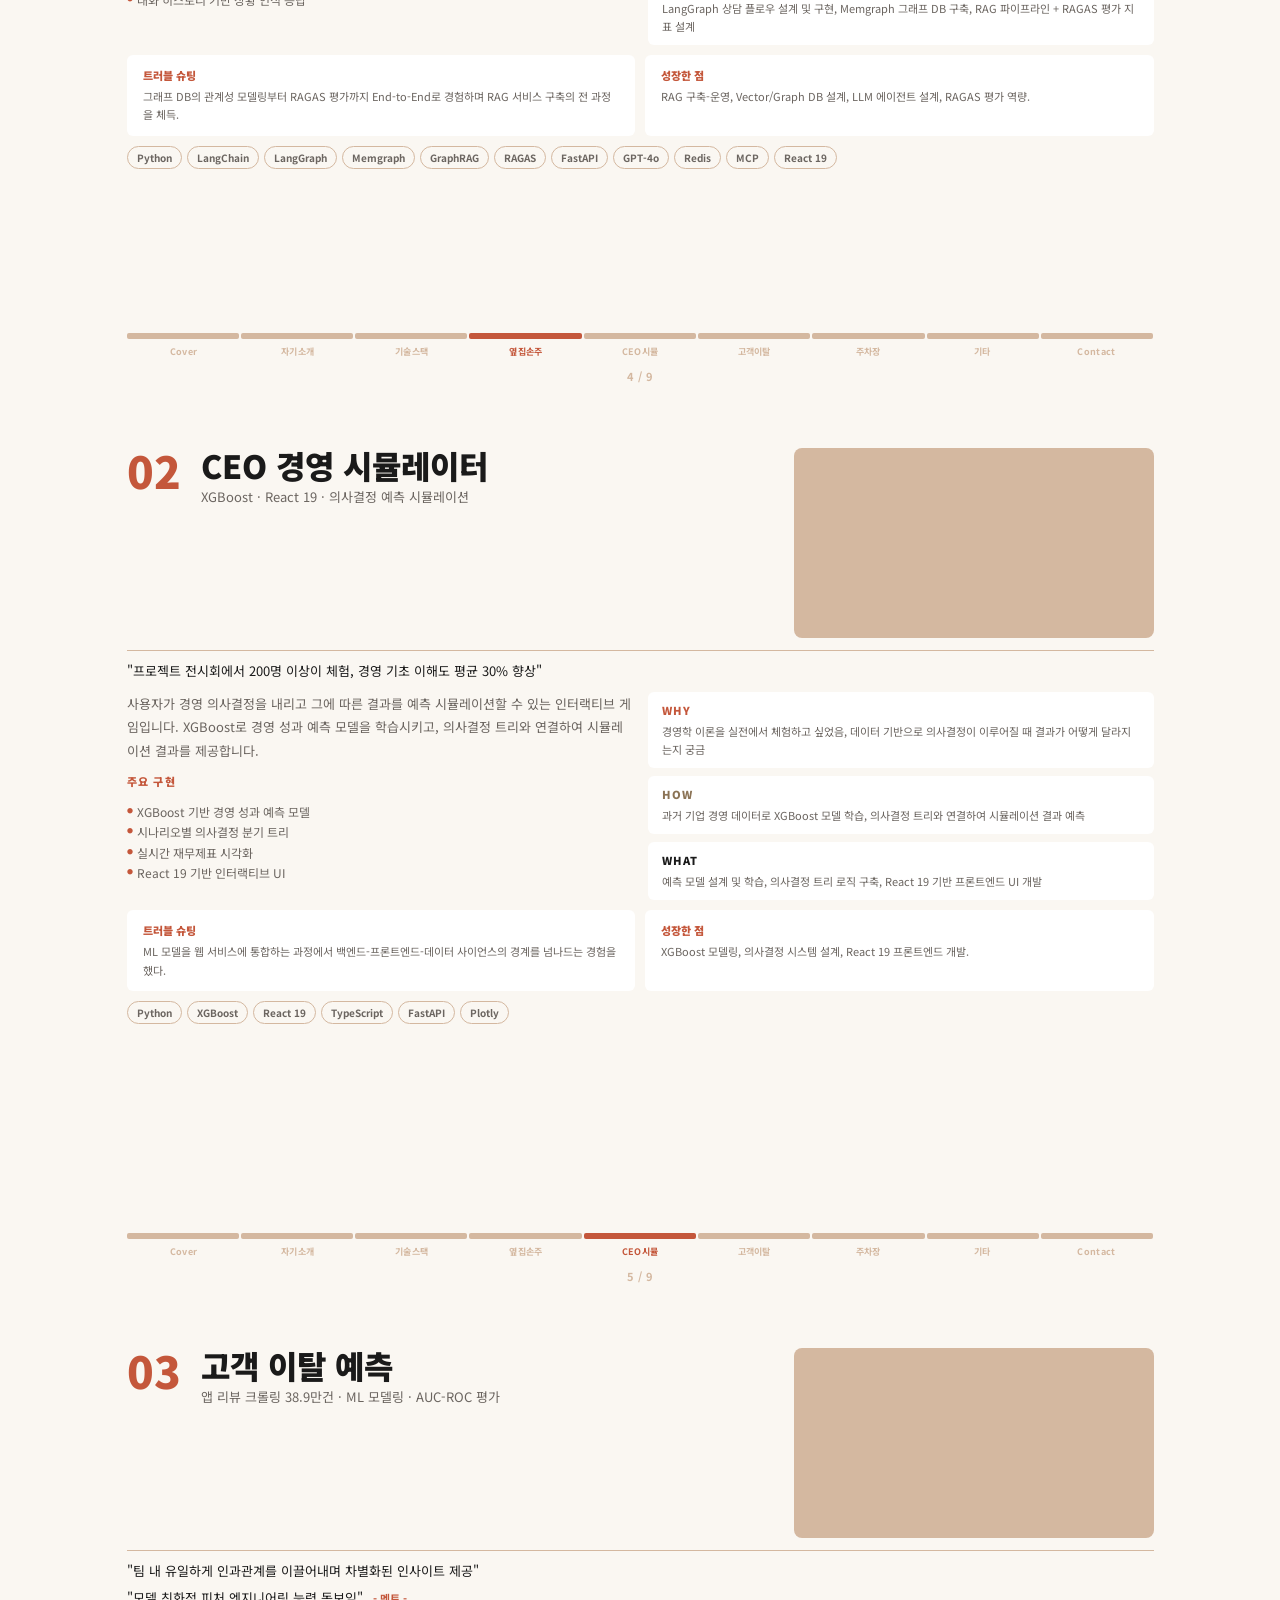
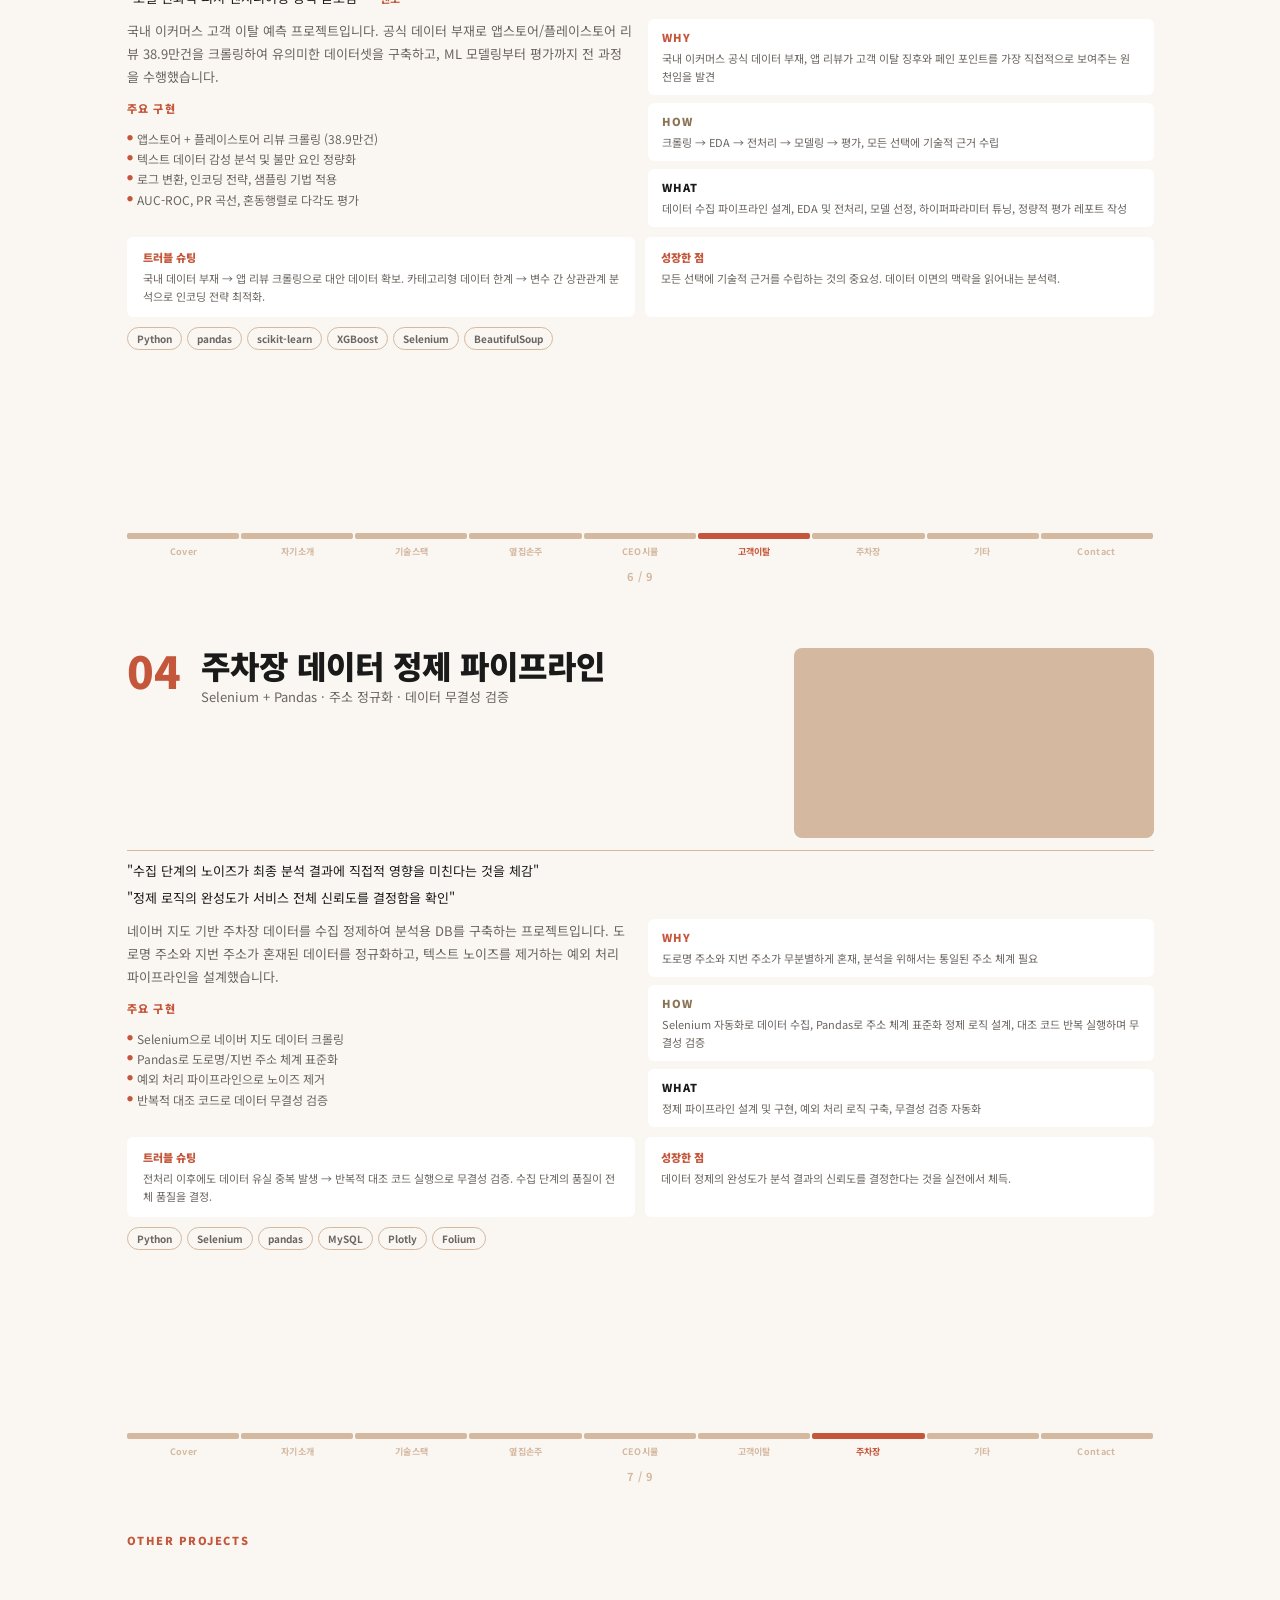
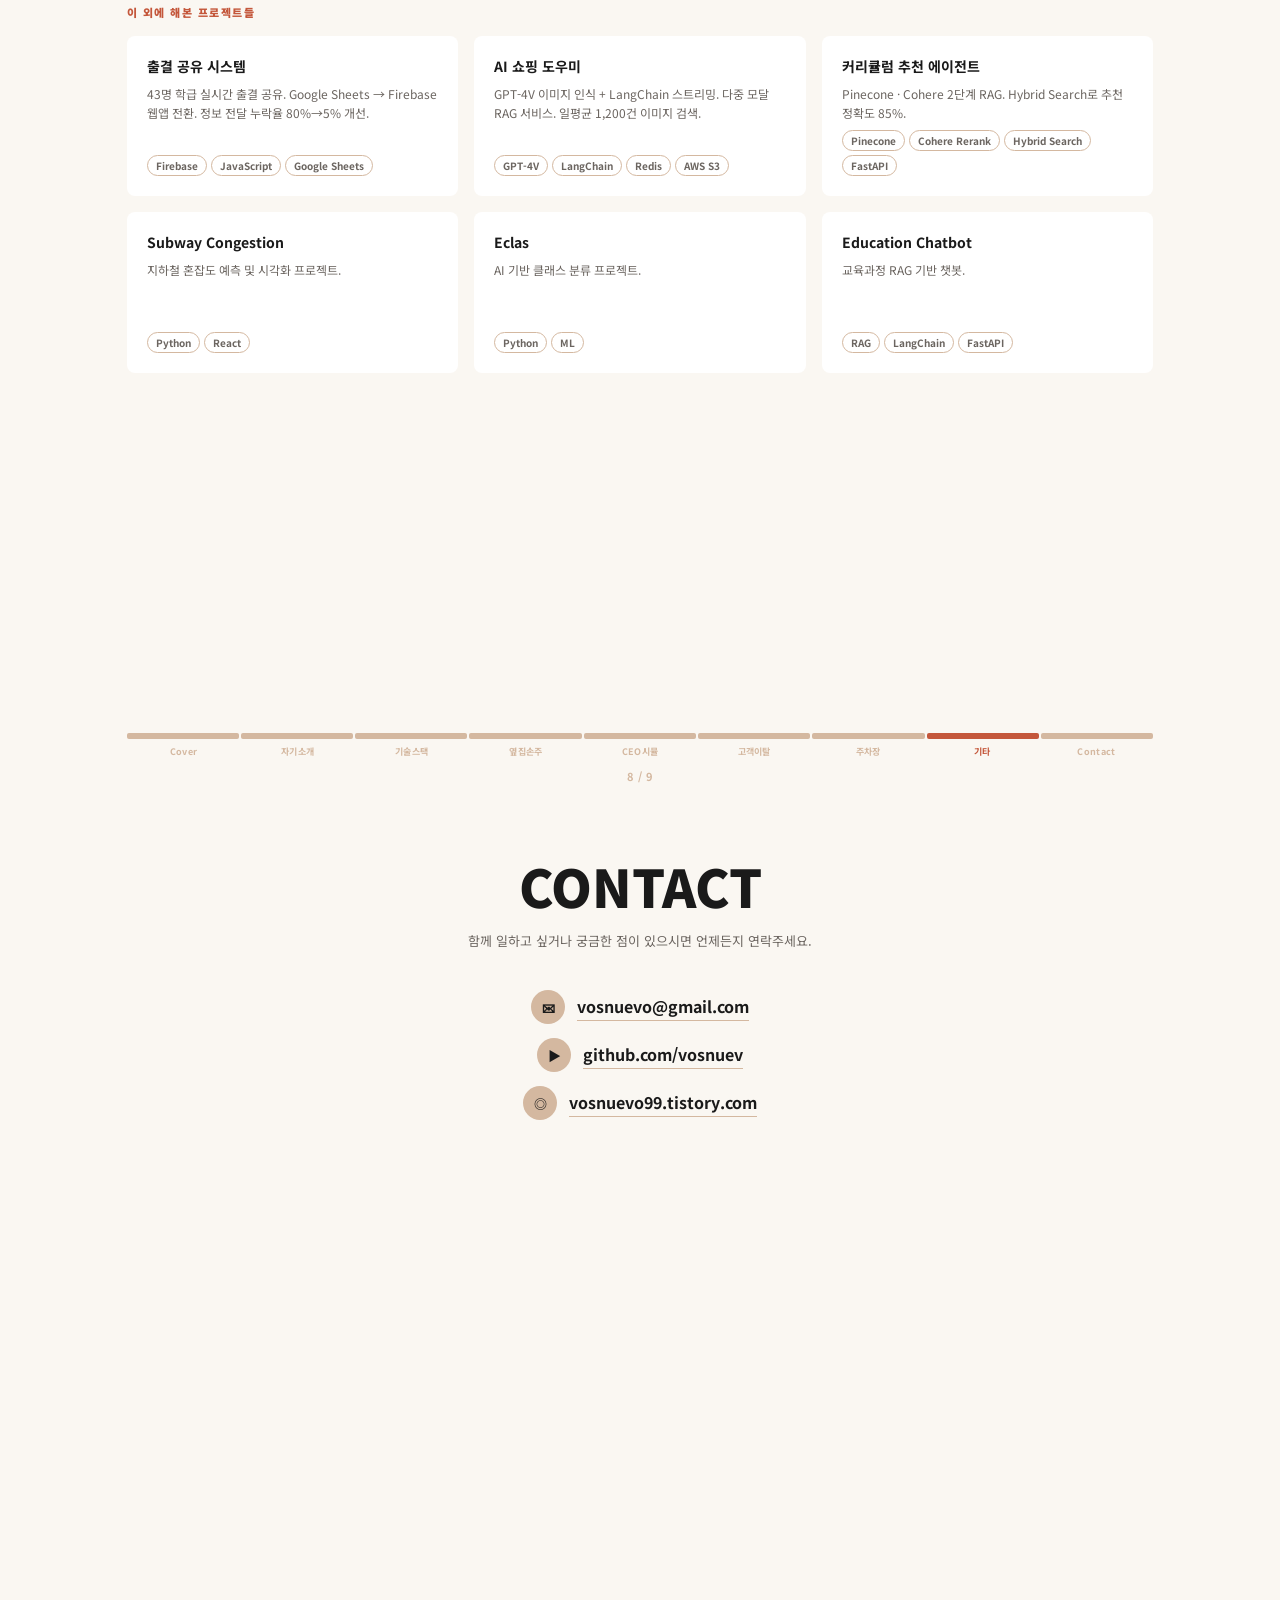
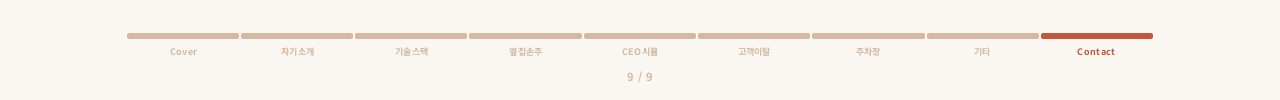
==== commit 5a5d0d31: "cover: redesign result badges as filled terracotta pills - Replace dot+text with filled pill badges " ====
--- a/portfolio_V3/index.html
+++ b/portfolio_V3/index.html
@@ -245,27 +245,24 @@
     gap: 10px;
   }
 
-  /* RESULT badge — circular */
+  /* RESULT badge — filled pill */
   .cover-result-badge {
-    display: flex;
+    display: inline-flex;
     align-items: center;
-    gap: 6px;
+    justify-content: center;
+    background: var(--accent);
+    border-radius: 999px;
+    padding: 4px 12px;
     flex-shrink: 0;
   }
 
-  .cover-result-dot {
-    width: 10px;
-    height: 10px;
-    border-radius: 50%;
-    background: var(--accent);
-    flex-shrink: 0;
-  }
-
   .cover-result-text {
-    font-size: 11px;
+    font-size: 10px;
     font-weight: 700;
-    color: var(--text);
+    color: var(--bg);
     white-space: nowrap;
+    line-height: 1.3;
+    text-align: center;
   }
 
   .cover-exp-icon {
@@ -823,8 +820,7 @@
           </div>
         </div>
         <div class="cover-result-badge">
-          <div class="cover-result-dot"></div>
-          <div class="cover-result-text">RAGAS 0.89 / 법률 이해도 40%↑</div>
+          <div class="cover-result-text">독거노인 10명 시범 적용 / 법률 이해도 40%↑</div>
         </div>
       </div>
 
@@ -844,7 +840,6 @@
           </div>
         </div>
         <div class="cover-result-badge">
-          <div class="cover-result-dot"></div>
           <div class="cover-result-text">200명+ 체험 / 이해도 30%↑</div>
         </div>
       </div>
@@ -865,8 +860,7 @@
           </div>
         </div>
         <div class="cover-result-badge">
-          <div class="cover-result-dot"></div>
-          <div class="cover-result-text">인과관계 도출 / 피처 엔지니어링</div>
+          <div class="cover-result-text">0건 → 38.9만건 데이터 수집</div>
         </div>
       </div>
 
@@ -886,7 +880,6 @@
           </div>
         </div>
         <div class="cover-result-badge">
-          <div class="cover-result-dot"></div>
           <div class="cover-result-text">정제 로직 → 서비스 신뢰도 확보</div>
         </div>
       </div>
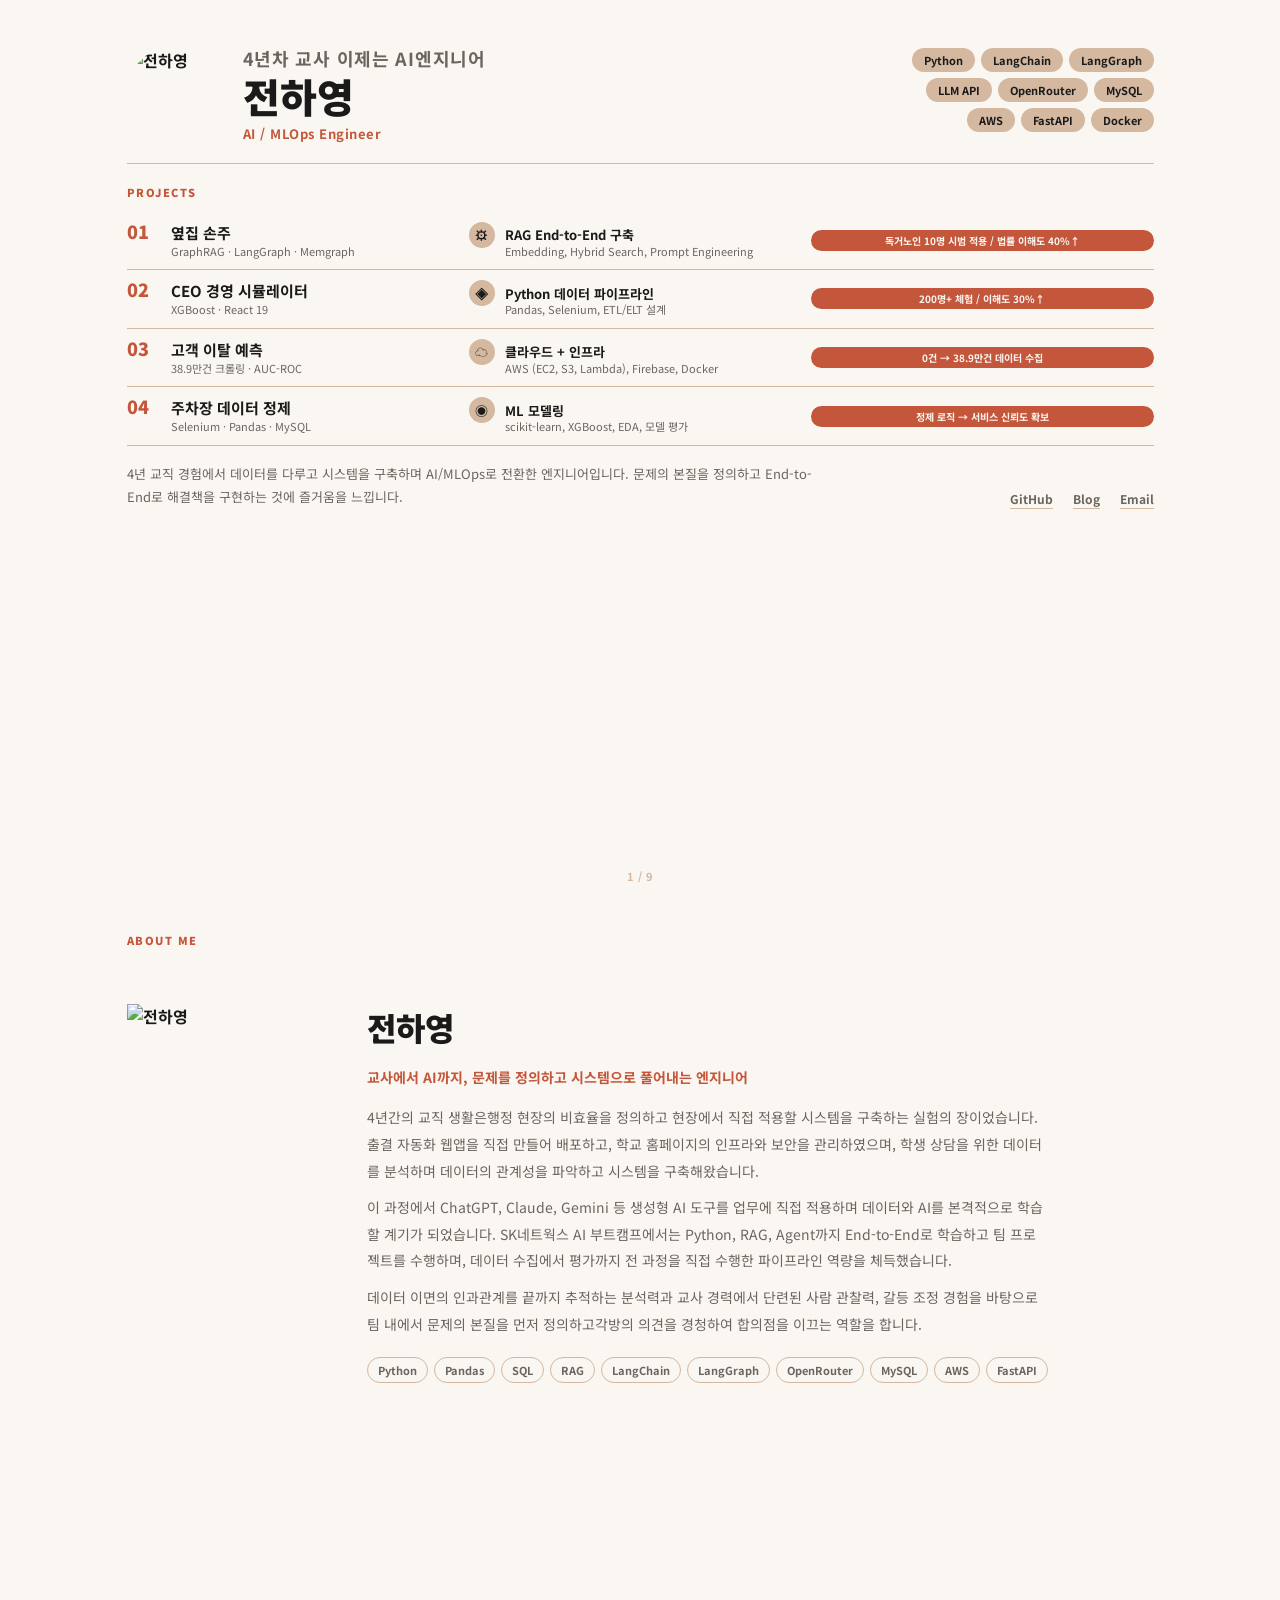
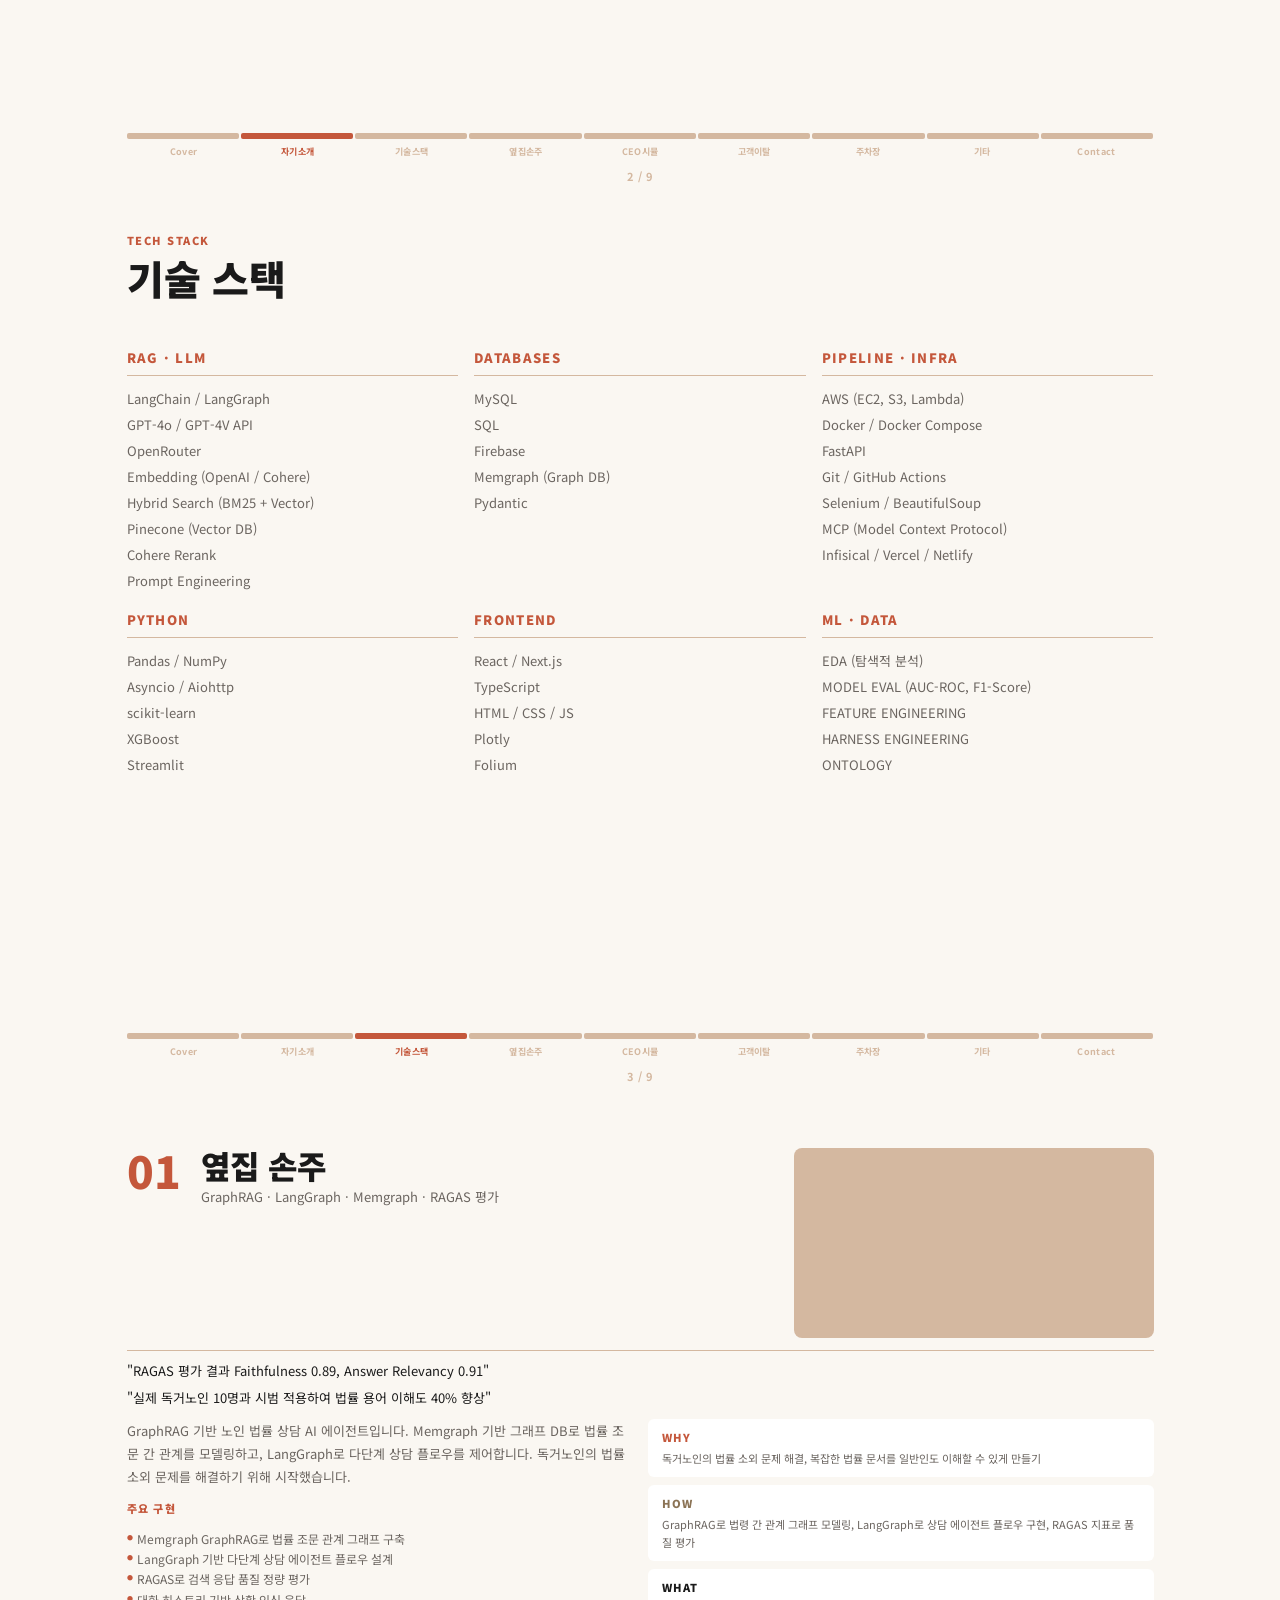
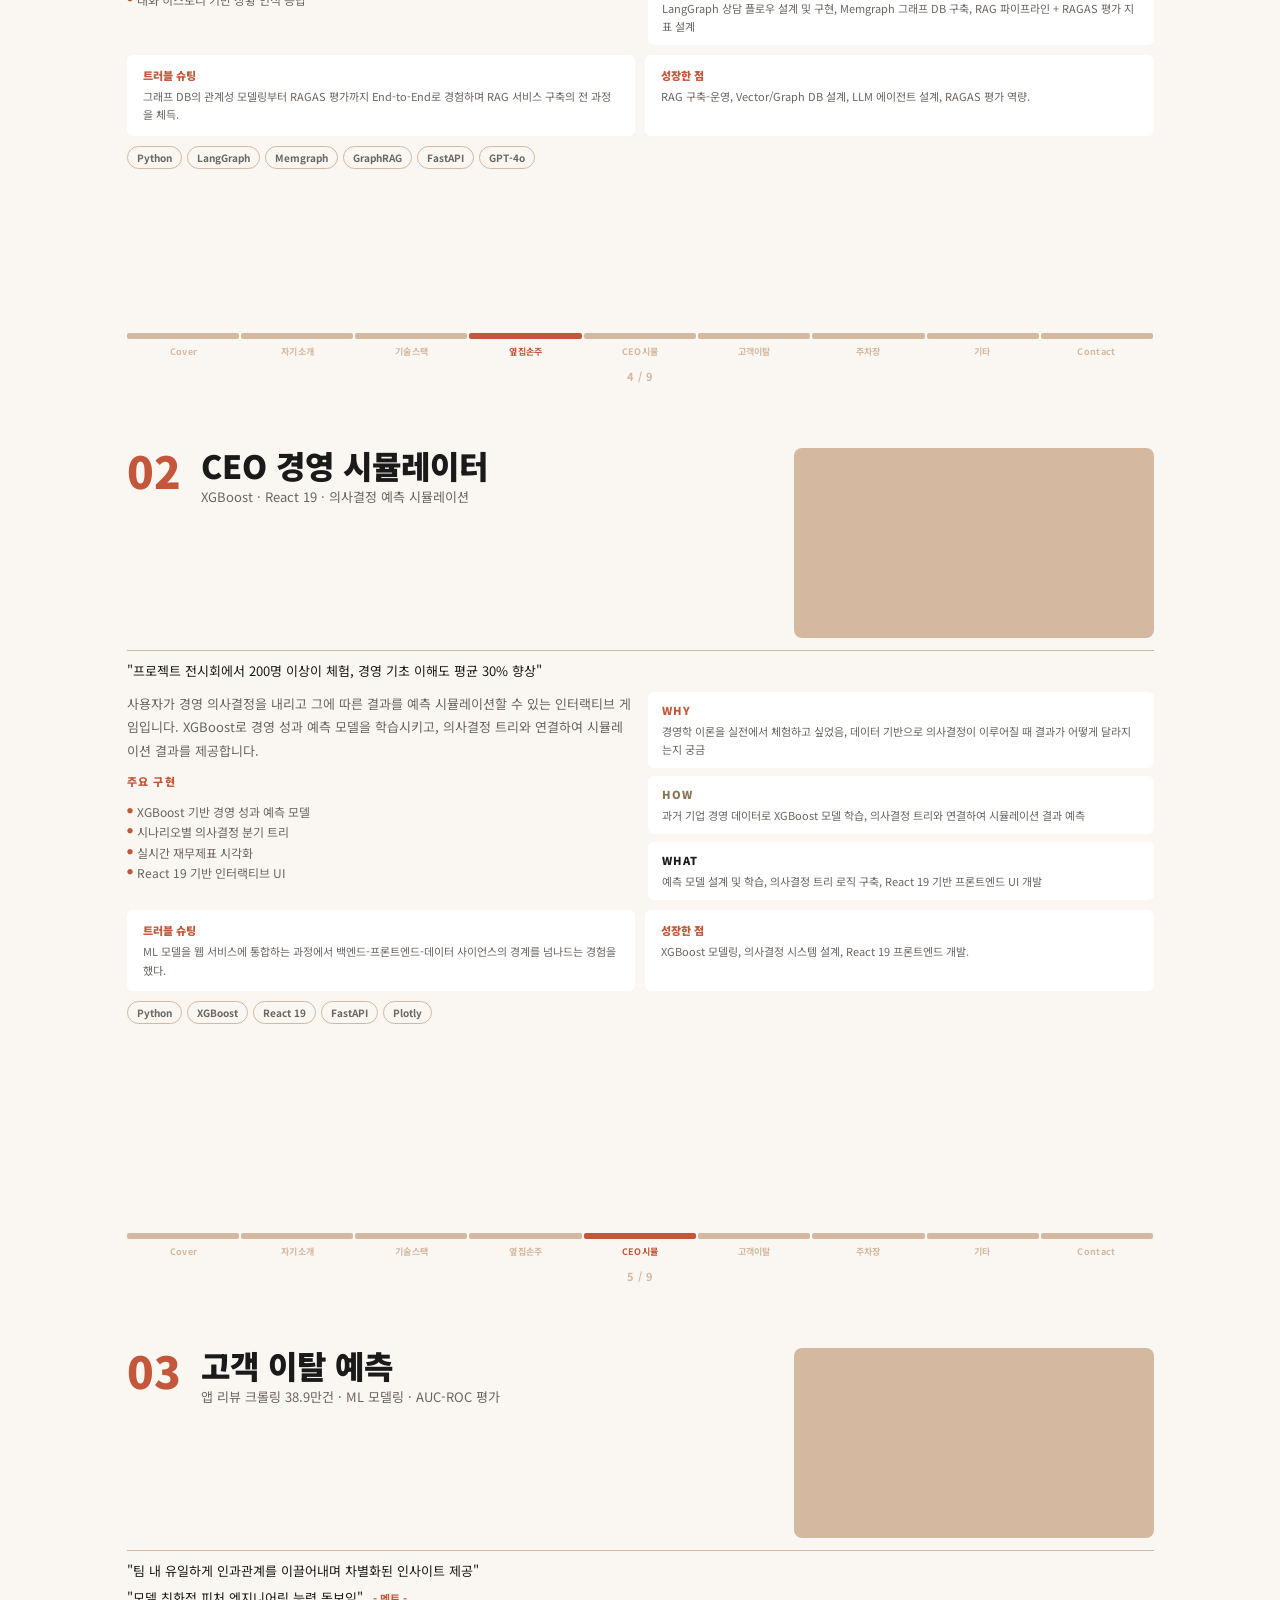
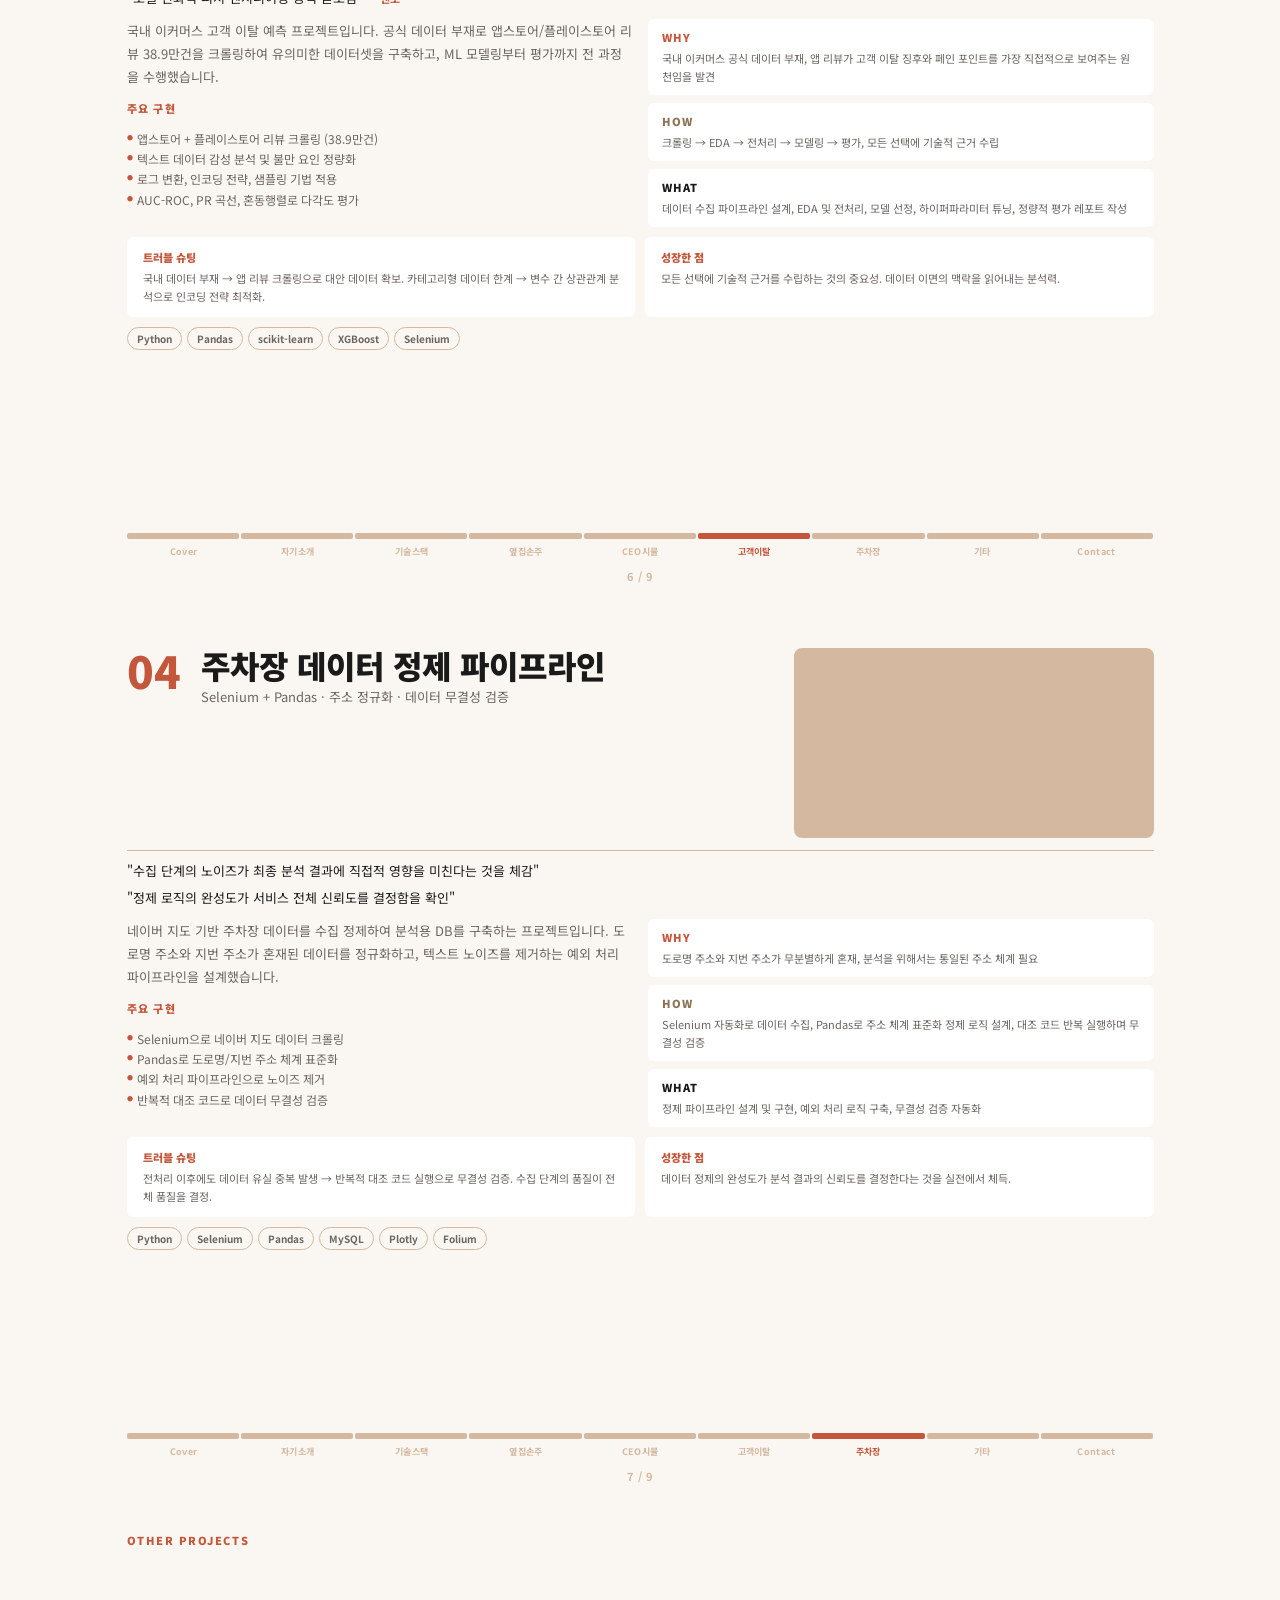
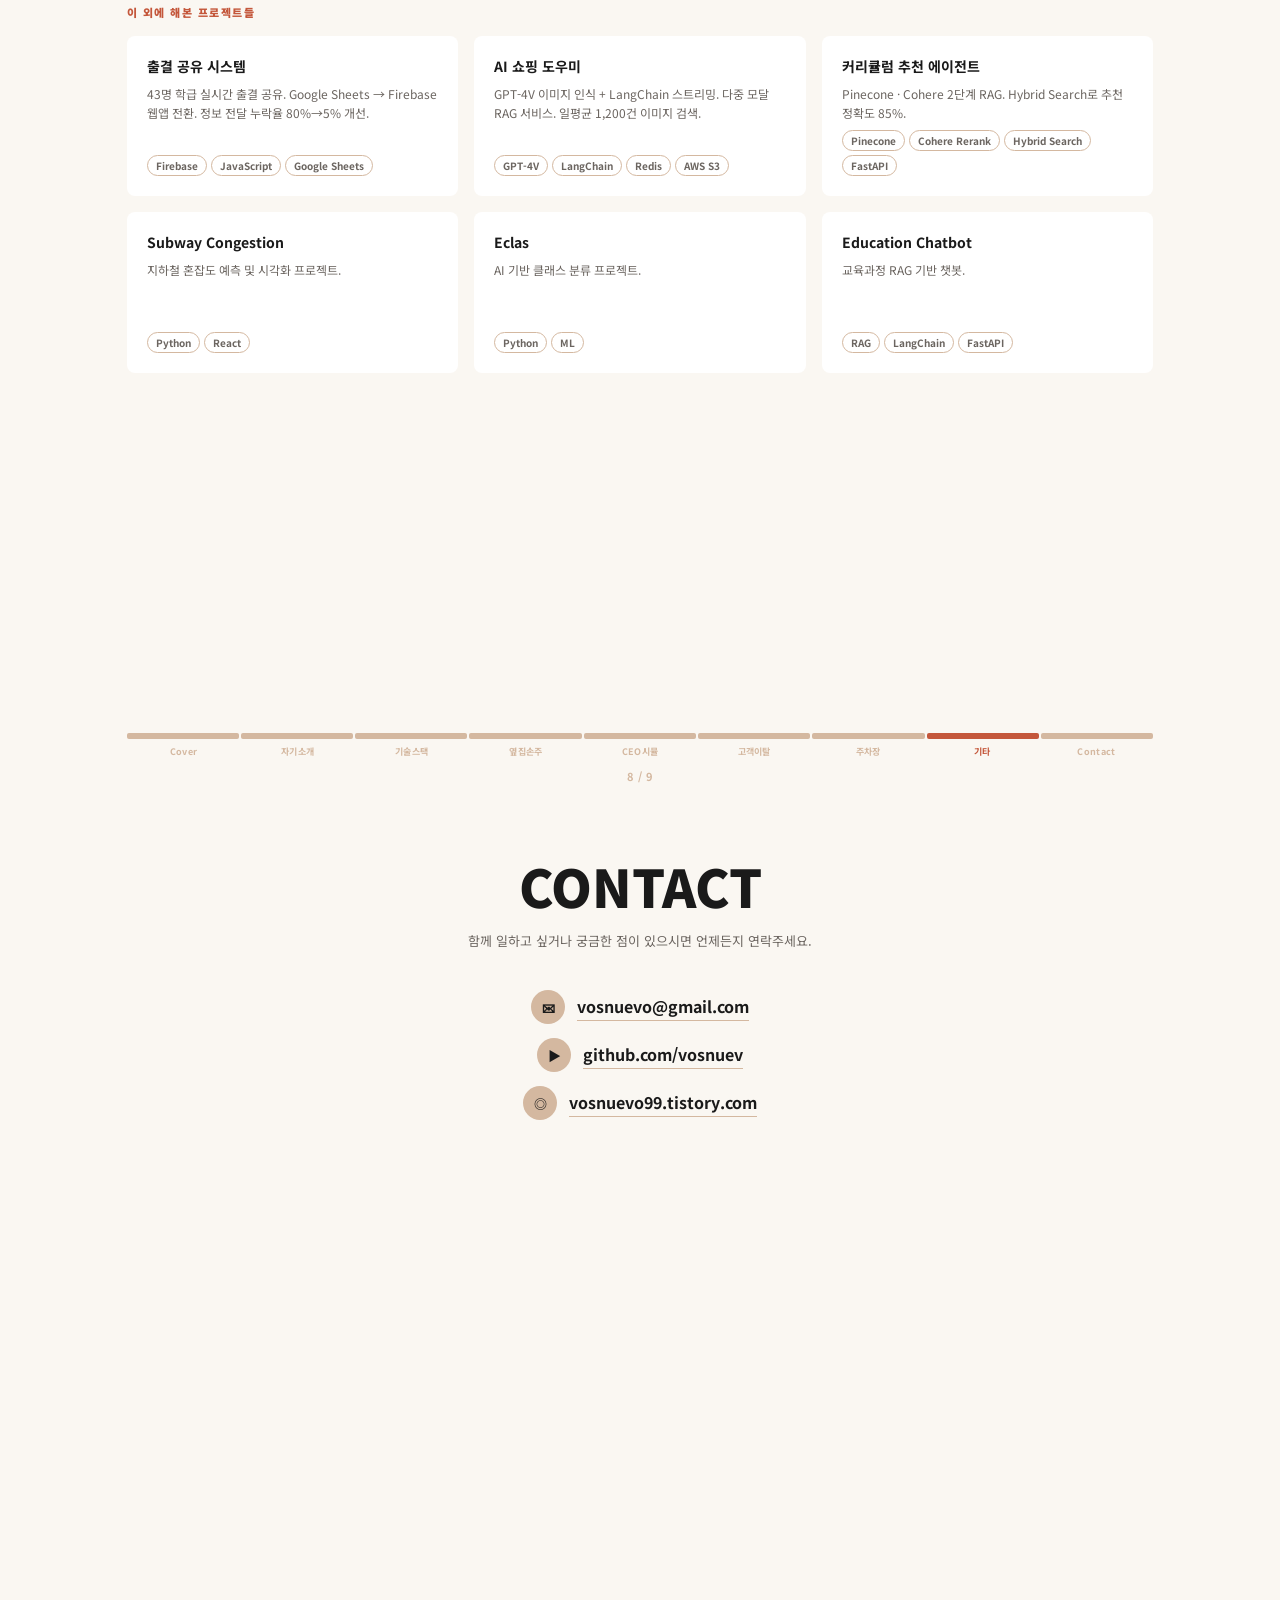
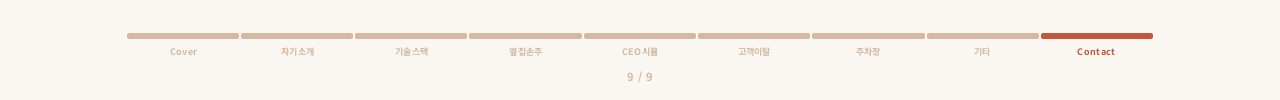
==== commit f127f51a: "tech: uppercase all items, fix ML·DATA to English, reduce project stacks - All tech items: Pandas, A" ====
--- a/portfolio_V3/index.html
+++ b/portfolio_V3/index.html
@@ -996,7 +996,7 @@
         <div class="tech-item">SQL</div>
         <div class="tech-item">Firebase</div>
         <div class="tech-item">Memgraph (Graph DB)</div>
-        <div class="tech-item">Pydantic (데이터 검증)</div>
+        <div class="tech-item">Pydantic</div>
       </div>
 
       <div>
@@ -1012,8 +1012,8 @@
 
       <div>
         <div class="tech-category-title">PYTHON</div>
-        <div class="tech-item">pandas / NumPy</div>
-        <div class="tech-item">asyncio / aiohttp</div>
+        <div class="tech-item">Pandas / NumPy</div>
+        <div class="tech-item">Asyncio / Aiohttp</div>
         <div class="tech-item">scikit-learn</div>
         <div class="tech-item">XGBoost</div>
         <div class="tech-item">Streamlit</div>
@@ -1024,17 +1024,17 @@
         <div class="tech-item">React / Next.js</div>
         <div class="tech-item">TypeScript</div>
         <div class="tech-item">HTML / CSS / JS</div>
-        <div class="tech-item">Plotly (시각화)</div>
-        <div class="tech-item">Folium (지도 시각화)</div>
+        <div class="tech-item">Plotly</div>
+        <div class="tech-item">Folium</div>
       </div>
 
       <div>
         <div class="tech-category-title">ML · DATA</div>
         <div class="tech-item">EDA (탐색적 분석)</div>
-        <div class="tech-item">모델 평가 (AUC-ROC, F1-Score)</div>
-        <div class="tech-item">피처 엔지니어링</div>
-        <div class="tech-item">하네스 엔지니어링</div>
-        <div class="tech-item">온톨로지</div>
+        <div class="tech-item">MODEL EVAL (AUC-ROC, F1-Score)</div>
+        <div class="tech-item">FEATURE ENGINEERING</div>
+        <div class="tech-item">HARNESS ENGINEERING</div>
+        <div class="tech-item">ONTOLOGY</div>
       </div>
 
     </div>
@@ -1135,16 +1135,11 @@
 
     <div class="project-tech">
       <span class="tech-tag">Python</span>
-      <span class="tech-tag">LangChain</span>
       <span class="tech-tag">LangGraph</span>
       <span class="tech-tag">Memgraph</span>
       <span class="tech-tag">GraphRAG</span>
-      <span class="tech-tag">RAGAS</span>
       <span class="tech-tag">FastAPI</span>
       <span class="tech-tag">GPT-4o</span>
-      <span class="tech-tag">Redis</span>
-      <span class="tech-tag">MCP</span>
-      <span class="tech-tag">React 19</span>
     </div>
   </div>
 
@@ -1242,7 +1237,6 @@
       <span class="tech-tag">Python</span>
       <span class="tech-tag">XGBoost</span>
       <span class="tech-tag">React 19</span>
-      <span class="tech-tag">TypeScript</span>
       <span class="tech-tag">FastAPI</span>
       <span class="tech-tag">Plotly</span>
     </div>
@@ -1344,11 +1338,10 @@
 
     <div class="project-tech">
       <span class="tech-tag">Python</span>
-      <span class="tech-tag">pandas</span>
+      <span class="tech-tag">Pandas</span>
       <span class="tech-tag">scikit-learn</span>
       <span class="tech-tag">XGBoost</span>
       <span class="tech-tag">Selenium</span>
-      <span class="tech-tag">BeautifulSoup</span>
     </div>
   </div>
 
@@ -1448,7 +1441,7 @@
     <div class="project-tech">
       <span class="tech-tag">Python</span>
       <span class="tech-tag">Selenium</span>
-      <span class="tech-tag">pandas</span>
+      <span class="tech-tag">Pandas</span>
       <span class="tech-tag">MySQL</span>
       <span class="tech-tag">Plotly</span>
       <span class="tech-tag">Folium</span>
